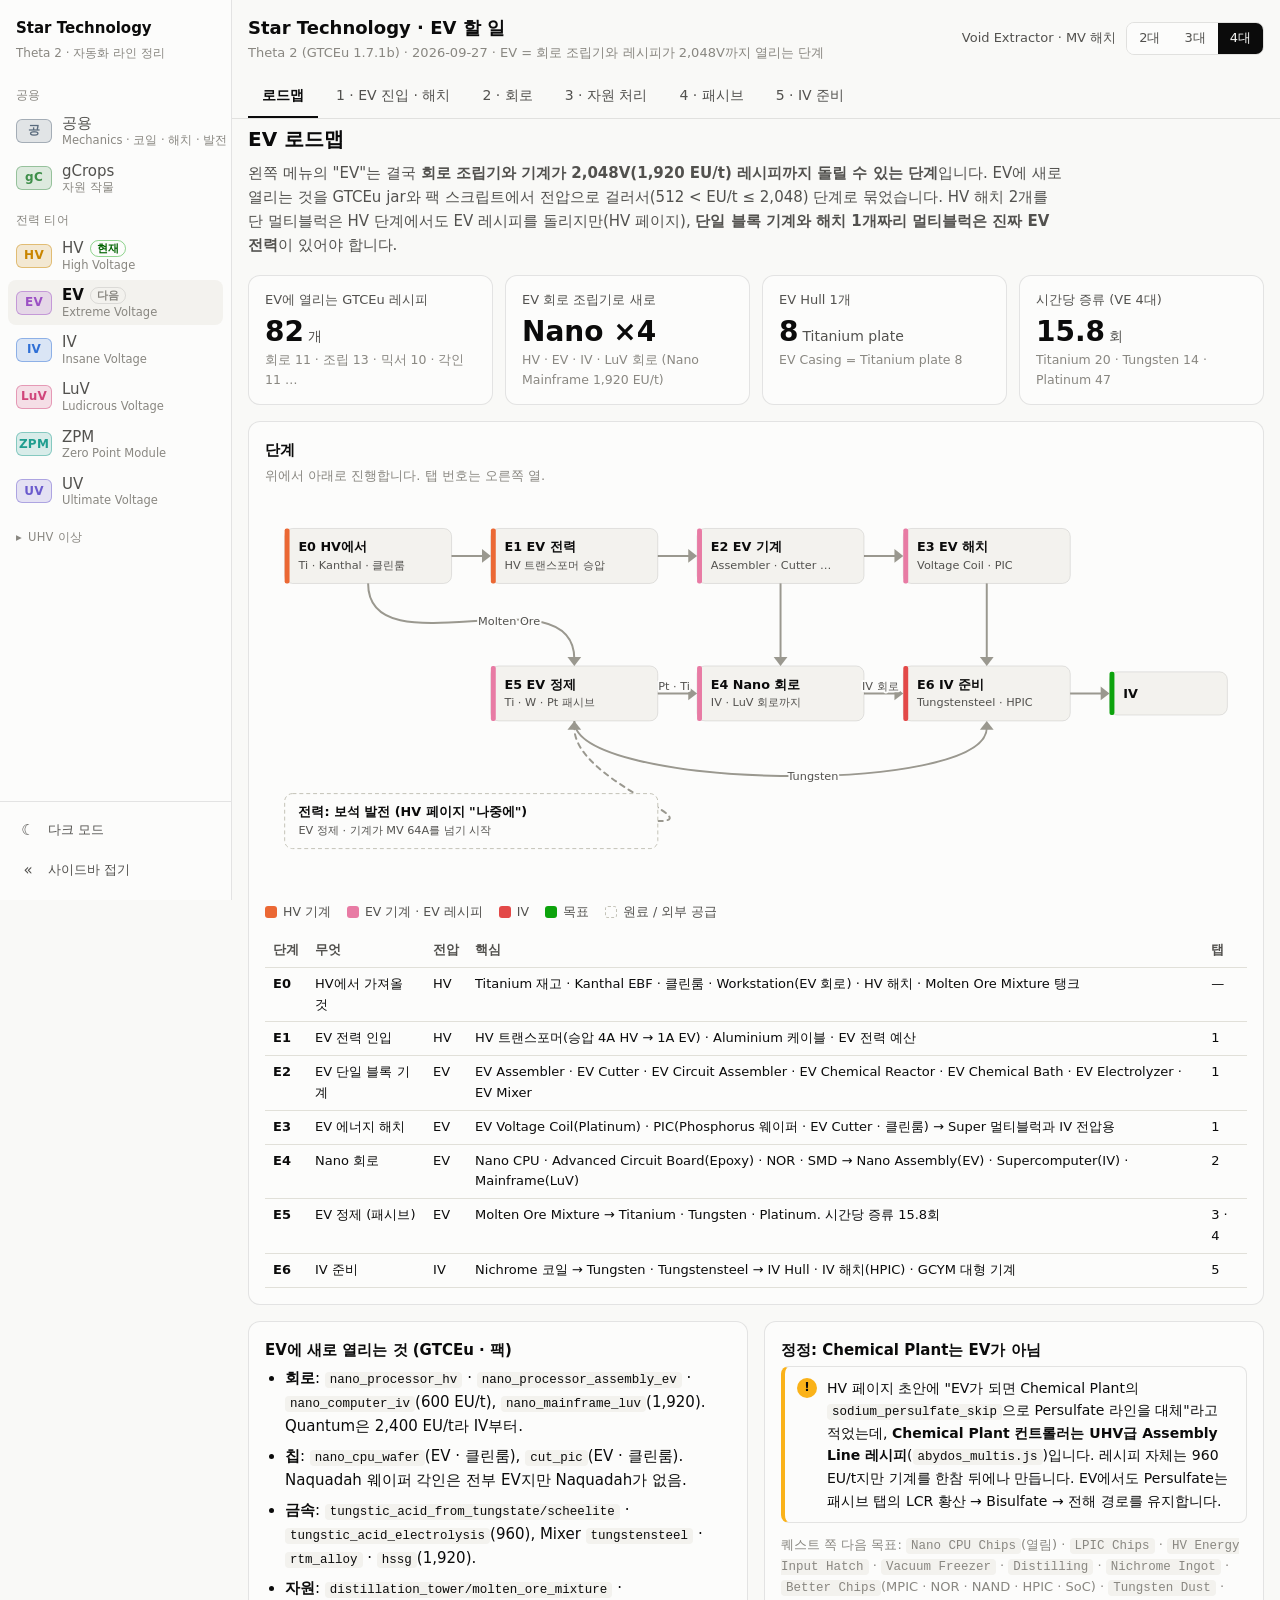
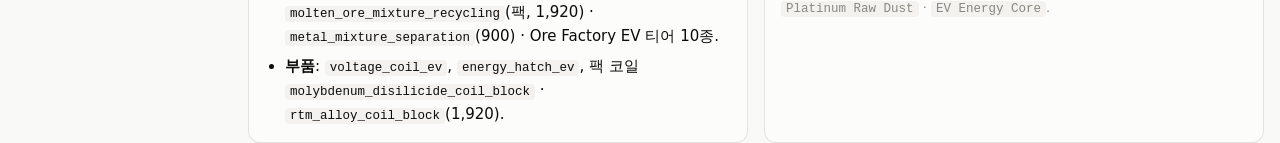
==== ev.html @ 5adc7cd0 "HV: gate flowchart tab; fix Kanthal-at-HV statements Gates judged against two-hatch voltage (two MV " ====
<!doctype html>
<html lang="ko">
<head>
<meta charset="utf-8">
<meta name="viewport" content="width=device-width, initial-scale=1">
<title>EV 할 일</title>
<link rel="stylesheet" href="assets/site.css">
<link rel="stylesheet" href="assets/page.css">
<script src="assets/shell.js"></script>
</head>
<body data-tier="EV">
<header>
  <div class="wrap">
    <div class="top">
      <div>
        <h1>Star Technology · EV 할 일</h1>
        <div class="meta">Theta 2 (GTCEu 1.7.1b) · 2026-09-27 · EV = 회로 조립기와 레시피가 2,048V까지 열리는 단계</div>
      </div>
      <div class="controls">
        <span class="ctl-label">Void Extractor · MV 해치</span>
        <div class="seg" id="ven">
          <button data-n="2">2대</button>
          <button data-n="3">3대</button>
          <button data-n="4">4대</button>
        </div>
      </div>
    </div>
    <nav class="tabs" role="tablist" id="tabs"></nav>
  </div>
</header>
<main class="wrap" id="main"></main>
<div id="tip" role="tooltip"></div>

<script src="assets/charts.js"></script>
<script src="assets/layout3d.js"></script>
<script src="assets/power.js"></script>
<script src="assets/page.js"></script>
<script>

/* ---------- state ---------- */
const S = { veN: 4, topic: 'overview', sub: {}, layGhost: true, layPipes: true, layLabels: true };

/* ---------- constants ----------
   Void Extractor (HV 페이지): MV 해치 · 사이클 320t · 사이클당 Molten Ore Mixture 175mB (D 단계).
   Distillation Tower molten_ore_mixture: 10,000mB · 1200t · 1920 EU/t →
   Bauxite 1500 · Pitchblende 1250 · Molybdenite 1000 · Ilmenite 1000 · Bastnasite 1000 · Tungstate 2000 · Cooperite 2250 (+ Metal Mixture dust 1).
   Autoclave raw_*: Molten X Ore 500 + Stone Dust → Raw X (160t · 480 EU/t). */
const CYC = 320, CPH1 = 72000 / CYC, MOM_CYCLE = 175;
const LIMIT = 0.95;
const MOLTEN = [
  { k: 'ilm', n: 'Ilmenite', mb: 1000, use: 'Rutile → Titanium', feed: true },
  { k: 'bau', n: 'Bauxite', mb: 1500, use: 'Aluminium · Rutile · Gallium', feed: true },
  { k: 'tun', n: 'Tungstate', mb: 2000, use: 'Tungsten (IV 준비)', feed: true },
  { k: 'coo', n: 'Cooperite', mb: 2250, use: 'Platinum · Palladium', feed: true },
  { k: 'pit', n: 'Pitchblende', mb: 1250, use: 'Uranium · Thorium (보관)' },
  { k: 'mol', n: 'Molybdenite', mb: 1000, use: 'Molybdenum (MoSi2 코일 · 보관)' },
  { k: 'bas', n: 'Bastnasite', mb: 1000, use: 'Neodymium (EV 모터 자석)' },
];
const momH = n => MOM_CYCLE * CPH1 * n;                   // mB / 시간
const runsH = n => momH(n) / 10000;                         // 증류 / 시간
const rawPerRun = m => m.mb / 500;
// 광석 가공 가정: Raw 1 → Crushed 1, Ore Factory(EV 티어) 본 광물 기대 1.5 dust, 4차 부산물 7.5%
const DUSTPER = 1.5, QUAT = 0.075;
const TI_RUN = (1000 / 500) * DUSTPER * 2 / 10 + (1000 / 500) * QUAT + (1500 / 500) * DUSTPER / 15 + (1500 / 500) * QUAT;   // Rutile = Titanium
const AL_RUN = (1500 / 500) * DUSTPER / 15 * 6;
const W_RUN = (2000 / 500) * DUSTPER / 7;                  // Tungstate 7 → Tungstic Acid 7 → Tungsten 1
const PGS_COO = (2250 / 500) * 4;                          // purified Cooperite 1 → PGS 4 (세척 필요)
const PT_RUN = PGS_COO / 6 * 3 / 3;                        // PGS 6 → Platinum Raw 3 → Platinum 1 (Raw 3당)
const pNeed = u => Math.max(1, Math.ceil(u / LIMIT - 1e-9));

/* ---------- topics ---------- */
TIER.EV = { c: 'var(--s5)', name: 'EV 기계 · EV 레시피' };
TIER.GOAL = { c: 'var(--good)', name: '목표' };
TIER.IV = { c: 'var(--s8)', name: 'IV' };
const TOPICS = [
  { id: 'overview', name: '로드맵' },
  { id: 'entry', name: '1 · EV 진입 · 해치' },
  { id: 'circuit', name: '2 · 회로' },
  { id: 'resource', name: '3 · 자원 처리' },
  { id: 'passive', name: '4 · 패시브', subs: [['flow', '수지 · 대수'], ['3d', '정제 청크 · 3D'], ['power', '전력 · 64A']] },
  { id: 'next', name: '5 · IV 준비' },
];

/* 멀티블럭 에너지 해치 한도 (GTCEu autoAbilities = 최소 1 · 최대 2, 팩은 P.ability(PA.euIn, {max})) */

/* ---------- 로드맵 ---------- */
function viewOverview() {
  const n = S.veN, r = runsH(n);
  const stages = [
    ['E0', 'HV에서 가져올 것', 'HV', 'Titanium 재고 · Kanthal EBF · 클린룸 · Workstation(EV 회로) · HV 해치 · Molten Ore Mixture 탱크'],
    ['E1', 'EV 전력 인입', 'HV', 'HV 트랜스포머(승압 4A HV → 1A EV) · Aluminium 케이블 · EV 전력 예산'],
    ['E2', 'EV 단일 블록 기계', 'EV', 'EV Assembler · EV Cutter · EV Circuit Assembler · EV Chemical Reactor · EV Chemical Bath · EV Electrolyzer · EV Mixer'],
    ['E3', 'EV 에너지 해치', 'EV', 'EV Voltage Coil(Platinum) · PIC(Phosphorus 웨이퍼 · EV Cutter · 클린룸) → Super 멀티블럭과 IV 전압용'],
    ['E4', 'Nano 회로', 'EV', 'Nano CPU · Advanced Circuit Board(Epoxy) · NOR · SMD → Nano Assembly(EV) · Supercomputer(IV) · Mainframe(LuV)'],
    ['E5', 'EV 정제 (패시브)', 'EV', `Molten Ore Mixture → Titanium · Tungsten · Platinum. 시간당 증류 ${fmt(r, 1)}회`],
    ['E6', 'IV 준비', 'IV', 'Nichrome 코일 → Tungsten · Tungstensteel → IV Hull · IV 해치(HPIC) · GCYM 대형 기계'],
  ];
  return `
  <h2>EV 로드맵</h2>
  <p class="lead">왼쪽 메뉴의 "EV"는 결국 <b>회로 조립기와 기계가 2,048V(1,920 EU/t) 레시피까지 돌릴 수 있는 단계</b>입니다. EV에 새로 열리는 것을 GTCEu jar와 팩 스크립트에서 전압으로 걸러서(512 &lt; EU/t ≤ 2,048) 단계로 묶었습니다.
  HV 해치 2개를 단 멀티블럭은 HV 단계에서도 EV 레시피를 돌리지만(HV 페이지), <b>단일 블록 기계와 해치 1개짜리 멀티블럭은 진짜 EV 전력</b>이 있어야 합니다.</p>
  <div class="tiles">
    ${tile('EV에 열리는 GTCEu 레시피', '82', '개', '회로 11 · 조립 13 · 믹서 10 · 각인 11 …')}
    ${tile('EV 회로 조립기로 새로', 'Nano ×4', '', 'HV · EV · IV · LuV 회로 (Nano Mainframe 1,920 EU/t)')}
    ${tile('EV Hull 1개', '8', 'Titanium plate', 'EV Casing = Titanium plate 8')}
    ${tile('시간당 증류 (VE ' + n + '대)', fmt(r, 1), '회', `Titanium ${fmt(r * TI_RUN, 0)} · Tungsten ${fmt(r * W_RUN, 0)} · Platinum ${fmt(r * PT_RUN, 0)}`)}
  </div>
  <div class="card">
    <h3>단계</h3>
    <p class="sub">위에서 아래로 진행합니다. 탭 번호는 오른쪽 열.</p>
    ${flow({
      label: 'EV 로드맵', h: 400,
      nodes: [
        { id: 'e0', x: 20, y: 30, w: 170, t: 'E0 HV에서', s: 'Ti · Kanthal · 클린룸', k: 'HV' },
        { id: 'e1', x: 230, y: 30, w: 170, t: 'E1 EV 전력', s: 'HV 트랜스포머 승압', k: 'HV' },
        { id: 'e2', x: 440, y: 30, w: 170, t: 'E2 EV 기계', s: 'Assembler · Cutter …', k: 'EV' },
        { id: 'e3', x: 650, y: 30, w: 170, t: 'E3 EV 해치', s: 'Voltage Coil · PIC', k: 'EV' },
        { id: 'e4', x: 440, y: 170, w: 170, t: 'E4 Nano 회로', s: 'IV · LuV 회로까지', k: 'EV' },
        { id: 'e5', x: 230, y: 170, w: 170, t: 'E5 EV 정제', s: 'Ti · W · Pt 패시브', k: 'EV' },
        { id: 'e6', x: 650, y: 170, w: 170, t: 'E6 IV 준비', s: 'Tungstensteel · HPIC', k: 'IV' },
        { id: 'iv', x: 860, y: 176, w: 120, h: 44, t: 'IV', k: 'GOAL' },
        { id: 'pw', x: 20, y: 300, w: 380, t: '전력: 보석 발전 (HV 페이지 "나중에")', s: 'EV 정제 · 기계가 MV 64A를 넘기 시작', k: 'src' },
      ],
      edges: [
        { a: 'e0', b: 'e1' }, { a: 'e1', b: 'e2' }, { a: 'e2', b: 'e3' }, { a: 'e2', b: 'e4', fs: 'b', ts: 't' },
        { a: 'e0', b: 'e5', fs: 'b', ts: 't', l: 'Molten Ore', lt: 0.5 }, { a: 'e5', b: 'e4', l: 'Pt · Ti' },
        { a: 'e3', b: 'e6', fs: 'b', ts: 't' }, { a: 'e4', b: 'e6', l: 'IV 회로' }, { a: 'e5', b: 'e6', fs: 'b', ts: 'b', k: 70, l: 'Tungsten', lt: 0.5 }, { a: 'e6', b: 'iv' },
        { a: 'pw', b: 'e5', dash: true, fs: 'r', ts: 'b' },
      ],
    })}
    ${tierLegend(['HV', 'EV', 'IV', 'GOAL', 'src'])}
    <div class="tscroll" style="margin-top:12px"><table>
      <thead><tr><th>단계</th><th>무엇</th><th>전압</th><th>핵심</th><th>탭</th></tr></thead>
      <tbody>${stages.map(([id, t, v, d], i) => `<tr><td><b>${id}</b></td><td>${esc(t)}</td><td>${v}</td><td>${esc(d)}</td><td>${['—', '1', '1', '1', '2', '3 · 4', '5'][i]}</td></tr>`).join('')}</tbody></table></div>
  </div>
  <div class="grid2">
    <div class="card">
      <h3>EV에 새로 열리는 것 (GTCEu · 팩)</h3>
      <ul class="pts">
        <li><b>회로</b>: <code>nano_processor_hv</code> · <code>nano_processor_assembly_ev</code> · <code>nano_computer_iv</code>(600 EU/t), <code>nano_mainframe_luv</code>(1,920). Quantum은 2,400 EU/t라 IV부터.</li>
        <li><b>칩</b>: <code>nano_cpu_wafer</code>(EV · 클린룸), <code>cut_pic</code>(EV · 클린룸). Naquadah 웨이퍼 각인은 전부 EV지만 Naquadah가 없음.</li>
        <li><b>금속</b>: <code>tungstic_acid_from_tungstate/scheelite</code> · <code>tungstic_acid_electrolysis</code>(960), Mixer <code>tungstensteel</code> · <code>rtm_alloy</code> · <code>hssg</code>(1,920).</li>
        <li><b>자원</b>: <code>distillation_tower/molten_ore_mixture</code> · <code>molten_ore_mixture_recycling</code>(팩, 1,920) · <code>metal_mixture_separation</code>(900) · Ore Factory EV 티어 10종.</li>
        <li><b>부품</b>: <code>voltage_coil_ev</code>, <code>energy_hatch_ev</code>, 팩 코일 <code>molybdenum_disilicide_coil_block</code> · <code>rtm_alloy_coil_block</code>(1,920).</li>
      </ul>
    </div>
    <div class="card">
      <h3>정정: Chemical Plant는 EV가 아님</h3>
      ${callout('warn', '!', 'HV 페이지 초안에 "EV가 되면 Chemical Plant의 <code>sodium_persulfate_skip</code>으로 Persulfate 라인을 대체"라고 적었는데, <b>Chemical Plant 컨트롤러는 UHV급 Assembly Line 레시피</b>(<code>abydos_multis.js</code>)입니다. 레시피 자체는 960 EU/t지만 기계를 한참 뒤에나 만듭니다. EV에서도 Persulfate는 패시브 탭의 LCR 황산 → Bisulfate → 전해 경로를 유지합니다.')}
      <p class="sub" style="margin:0">퀘스트 쪽 다음 목표: <code>Nano CPU Chips</code>(열림) · <code>LPIC Chips</code> · <code>HV Energy Input Hatch</code> · <code>Vacuum Freezer</code> · <code>Distilling</code> · <code>Nichrome Ingot</code> · <code>Better Chips</code>(MPIC · NOR · NAND · HPIC · SoC) · <code>Tungsten Dust</code> · <code>Platinum Raw Dust</code> · <code>EV Energy Core</code>.</p>
    </div>
  </div>`;
}

/* ---------- 1 EV 진입 · 해치 ---------- */
function viewEntry() {
  const machines = [
    ['EV Assembler', '<code>voltage_coil_ev</code>(1,920) · <code>energy_hatch_ev</code>(1,920) · RTM · MoSi2 코일', '—'],
    ['EV Cutter', '<code>cut_pic</code>(1,920) → PIC', '클린룸'],
    ['EV Circuit Assembler', 'Nano 회로 4종 (600 · 1,920)', '클린룸'],
    ['EV Chemical Reactor', '<code>nano_cpu_wafer</code>(1,920)', '클린룸'],
    ['EV Chemical Bath', '<code>tungstic_acid_from_tungstate</code>(960)', '—'],
    ['EV Electrolyzer', '<code>tungstic_acid_electrolysis</code>(960)', '—'],
    ['EV Mixer', 'Tungstensteel · RTM · <code>molten_ore_mixture_recycling</code>(팩)', '—'],
  ];
  return `
  <h2>1 · EV 진입 · 해치</h2>
  <p class="lead">EV 레시피를 돌리는 방법은 두 가지입니다. <b>해치 2개를 받는 멀티블럭</b>은 한 단계 아래 해치 2개로(HV 2개 = EV), <b>단일 블록 기계와 해치 1개짜리 멀티블럭</b>은 진짜 EV 전력과 EV 해치로. EV 에너지 해치의 부품(EV Voltage Coil · PIC)이 EV 단일 블록 기계에서 나오므로 순서는 <b>트랜스포머 → EV 단일 블록 → EV 해치</b>입니다.</p>
  <div class="grid2">
    <div class="card">
      <h3>E1 · EV 전력 인입</h3>
      <ul class="pts">
        <li><b>HV 트랜스포머</b>(<code>hv_transformer_1a</code>)를 승압 모드로: HV 4A → EV 1A. Assembler 레시피: HV Hull + 한 단계 위 케이블 1(Aluminium) + HV 케이블 4(Gold) ${EMI} 개수.</li>
        <li>EV 간선은 <b>Aluminium 케이블</b>. 단일 블록 EV 기계 한 대는 돌 때 EV 1A = MV 16A.</li>
        <li>MV 64A 컨버터 설비로는 EV 기계 2~3대가 한계라, EV 정제까지 가면 <b>보석 발전</b>이 필요해집니다(HV 페이지 전력 탭).</li>
      </ul>
    </div>
    <div class="card">
      <h3>E2 · 만들 EV 단일 블록 기계</h3>
      <div class="tscroll"><table>
        <thead><tr><th>기계</th><th>EV에서 여는 레시피</th><th>설치</th></tr></thead>
        <tbody>${machines.map(([a, b, c]) => `<tr><td><b>${a}</b></td><td>${b}</td><td>${c}</td></tr>`).join('')}</tbody></table></div>
      <p class="sub" style="margin:10px 0 0">모두 EV Hull(Titanium plate 8 + Aluminium 케이블 2 + PE 288) + EV 부품(모터: Kanthal 2x wire 4 · Titanium rod 2 · Neodymium magnet · Aluminium 2x cable 2) + EV 회로(Workstation).</p>
    </div>
  </div>
  <div class="card">
    <h3>E3 · EV 에너지 해치</h3>
    <p class="sub"><code>energy_hatch_ev</code> — EV Assembler · 1,920 EU/t · 200t: EV Hull + Aluminium 케이블 2 + <b>PIC 2</b> + <b>EV Voltage Coil</b> + Sodium Potassium 2000.</p>
    ${flow({
      label: 'EV 해치 부품', h: 300,
      nodes: [
        { id: 'si', x: 20, y: 30, w: 150, t: 'Silicon 64 + Phosphorus 8', s: 'GaAs 2 · N2 8000', k: 'src' },
        { id: 'pb', x: 210, y: 30, w: 150, t: 'Phosphorus Boule', s: 'EBF 2484K · 12000t', k: 'HV', tip: 'blast:phosphorus_boule — Kanthal 코일 필요 (Cupronickel 1900K로는 부족)' },
        { id: 'pw', x: 400, y: 30, w: 150, t: 'Phosphorus 웨이퍼 32', s: 'HV Cutter · 클린룸', k: 'HV' },
        { id: 'pe', x: 590, y: 30, w: 150, t: 'PIC 웨이퍼', s: 'Brown 렌즈 · HV · 클린룸', k: 'HV', tip: 'engrave_pic_phosphorus: 900t · 480 EU/t' },
        { id: 'pic', x: 780, y: 30, w: 190, t: 'PIC ×4', s: 'EV Cutter · 클린룸 · 900t', k: 'EV', tip: 'cut_pic: 1920 EU/t' },
        { id: 'nd', x: 20, y: 170, w: 150, t: 'Neodymium magnetic rod', s: 'Bastnasite · Monazite', k: 'src' },
        { id: 'pt', x: 210, y: 170, w: 150, t: 'Platinum fine wire 16', s: 'PGS 라인 (3 탭)', k: 'src' },
        { id: 'vc', x: 400, y: 170, w: 150, t: 'EV Voltage Coil', s: 'EV Assembler · 200t', k: 'EV', tip: 'voltage_coil_ev: 1920 EU/t' },
        { id: 'hat', x: 780, y: 170, w: 190, t: 'EV Energy Hatch', s: '+ EV Hull · Al 케이블 2 · NaK 2000', k: 'GOAL' },
      ],
      edges: [
        { a: 'si', b: 'pb' }, { a: 'pb', b: 'pw' }, { a: 'pw', b: 'pe' }, { a: 'pe', b: 'pic' },
        { a: 'nd', b: 'vc', fs: 'r', ts: 'l', fo: -8, to: -8 }, { a: 'pt', b: 'vc' }, { a: 'vc', b: 'hat', l: '1개' }, { a: 'pic', b: 'hat', fs: 'b', ts: 't', l: '2개' },
      ],
    })}
    ${tierLegend(['HV', 'EV', 'GOAL', 'src'])}
    <p class="sub" style="margin:10px 0 0">PIC 웨이퍼 1장 = PIC 4 = 해치 2개. Phosphorus Boule 1개 = 웨이퍼 32장이라 부족할 일은 없습니다. Phosphorus는 Apatite(Rock Filter MV 지오드 · Pyrochlore 부산물)에서 ${EMI}.</p>
  </div>
  <div class="card">
    <h3>멀티블럭 에너지 해치 한도</h3>
    <p class="sub" style="margin:0">해치 2개 = 한 티어 위라서 <b>EBF · LCR · Distillation Tower · Vacuum Freezer · GCYM 대형 기계(Large Assembler · Circuit Assembler 제외) · 팩 Ore Factory · Void Extractor</b>는 HV 해치 2개로 EV 레시피를 돌리고, EV 해치 2개면 IV 레시피까지 돕니다. <b>Super 계열 · Distillery Column · Rock Filtrator</b> 등은 해치 1개라 진짜 EV 해치가 필요합니다. 전체 목록은 <a href="common.html#hatch">공용 › 에너지 해치 · 멀티블럭</a>.</p>
  </div>
  <div class="card">
    <h3>EV 해치를 어디에 몇 개</h3>
    <div class="tscroll"><table>
      <thead><tr><th>용도</th><th class="n">EV 해치</th><th>대안</th></tr></thead>
      <tbody>
        <tr><td>Distillation Tower · Ore Factory(EV 티어) · EBF</td><td class="n">0</td><td>HV 해치 2개로 이미 EV</td></tr>
        <tr><td>Super EOF · Super EBF · Super Vacuum Freezer</td><td class="n">1씩</td><td>일반 버전 + HV 2개</td></tr>
        <tr><td>IV 레시피용 (EBF · Large Cutter 등)</td><td class="n">2씩</td><td>IV 트랜스포머 + IV 단일 블록</td></tr>
      </tbody></table></div>
  </div>`;
}

/* ---------- 2 회로 ---------- */
const NANO = [
  { n: 'Nanoprocessor', t: 'HV', id: 'nano_processor_hv', eut: 600, dur: 200, out: 1, in: 'Advanced Circuit Board · Nano CPU · SMD Resistor 8 · SMD Capacitor 8 · SMD Transistor 8 · Electrum fine wire 8' },
  { n: 'Nanoprocessor Assembly', t: 'EV', id: 'nano_processor_assembly_ev', eut: 600, dur: 400, out: 2, in: 'Advanced Circuit Board · Nanoprocessor 2 · SMD Inductor 4 · SMD Capacitor 8 · RAM 8 · Electrum fine 16' },
  { n: 'Nano Supercomputer', t: 'IV', id: 'nano_computer_iv', eut: 600, dur: 400, out: 1, in: 'Advanced Circuit Board · Nano Assembly 2 · SMD Diode 8 · NOR 4 · RAM 16 · Electrum fine 16' },
  { n: 'Nano Mainframe', t: 'LuV', id: 'nano_mainframe_luv', eut: 1920, dur: 800, out: 1, in: 'Aluminium Frame 2 · Nano Supercomputer 2 · SMD Inductor 16 · SMD Capacitor 32 · RAM 16 · Annealed Copper 1x wire 32' },
];
const NBOM = [
  ['Advanced Circuit Board', 4, 8, 'Epoxy Board(Epoxy plate · Gold foil 8 · 황산 500) → + Electrum foil 8 · Persulfate 1000 (LV CR)'],
  ['Nano CPU', 2, 4, 'CPU 웨이퍼 + Carbon Fibers 16 + Glowstone 576 → EV CR · 클린룸 → HV Cutter · 클린룸 → 8개'],
  ['SMD Resistor · Transistor', '16 · 16', '32 · 32', 'HV Assembler (Electrum · Carbon / Gallium foil · Annealed Copper)'],
  ['SMD Capacitor', 24, 80, 'HV Assembler (PVC foil 2 · Aluminium foil → 12)'],
  ['SMD Inductor · Diode', '4 · 8', '24 · 16', 'HV Assembler (NZF ring · Cupronickel / GaAs · Platinum fine 8)'],
  ['NOR Memory', 4, 8, 'Phosphorus 웨이퍼 · Pink 렌즈 (HV · 클린룸) → Cutter → 16'],
  ['RAM', 24, 64, '실리콘 웨이퍼 · Green 렌즈 → 32'],
  ['Electrum fine wire', 48, 96, '—'],
  ['Aluminium Frame · Annealed Copper wire', '—', '2 · 32', 'Mainframe 전용'],
];
function viewCircuit() {
  return `
  <h2>2 · 회로</h2>
  <p class="lead"><b>EV Circuit Assembler</b>(클린룸 안)가 Nano 계열 네 가지를 엽니다. 가장 큰 변화는 <b>IV · LuV 회로</b>입니다 — IV는 HV의 Micro Mainframe(480 EU/t · 800t)보다 부품이 가볍고, LuV 회로(Nano Mainframe, 1,920 EU/t)가 EV에서 처음 나옵니다.</p>
  <div class="card">
    <h3>EV 회로 조립기로 새로 되는 회로</h3>
    ${hbar(NANO.map(c => ({ label: `${c.n} (${c.t})`, sub: c.id, value: c.eut, color: c.eut > 512 ? 'var(--s5)' : 'var(--s2)', text: `${fmt(c.eut, 0)} EU/t · ${c.dur}t · ${c.out}개` })), { max: 2400, ref: { v: 2048, l: 'EV 기계 한계 2,048V' }, cols: ['회로', 'EU/t'] })}
    <div class="tscroll" style="margin-top:12px"><table><thead><tr><th>회로</th><th>재료</th></tr></thead>
      <tbody>${NANO.map(c => `<tr><td><b>${c.n}</b> <code>${c.id}</code></td><td>${esc(c.in)}</td></tr>`).join('')}</tbody></table></div>
    <p class="sub" style="margin:10px 0 0">Quantum Processor(EV) · Assembly(IV)는 2,400 EU/t라 IV부터. ASMD 버전은 부품이 3,840 EU/t라 역시 IV부터. 모두 클린룸.</p>
  </div>
  <div class="grid2">
    <div class="card">
      <h3>재료표</h3>
      <p class="sub">IV 1 = Nano Supercomputer 1개, LuV 1 = Nano Mainframe 1개(Supercomputer 2개 포함). 납땜 별도.</p>
      <div class="tscroll"><table><thead><tr><th>부품</th><th class="n">IV 1</th><th class="n">LuV 1</th><th>만드는 곳</th></tr></thead>
        <tbody>${NBOM.map(r => `<tr><td>${esc(r[0])}</td><td class="n">${r[1]}</td><td class="n">${r[2]}</td><td>${esc(r[3])}</td></tr>`).join('')}</tbody></table></div>
    </div>
    <div class="card">
      <h3>새로 필요한 부품 체인</h3>
      <ul class="pts">
        <li><b>Nano CPU</b> <code>nano_cpu_wafer</code>(EV CR · 클린룸 · 1200t): CPU 웨이퍼 + <b>Carbon Fibers 16</b> + <b>Glowstone 576</b>. 웨이퍼 1장 = Nano CPU 8. 퀘스트 <code>Nano CPU Chips</code>가 지금 열려 있음.</li>
        <li><b>Carbon Fibers</b>: <code>carbon_fibers_ptfe</code>(MV · Carbon 4 + PTFE 18 → 2)가 PTFE 라인과 맞물립니다. Epoxy면 4개(HV).</li>
        <li><b>Glowstone</b>: 팩 Dust 체질 40%(<code>sieving.js</code>) — 기지 Mechanical Sieve가 이미 dust를 체질 중. 576mB = Glowstone dust 4.</li>
        <li><b>Advanced Circuit Board</b>: Epoxy가 필요 → HV 페이지 기타 탭의 Epoxy 체인(LCR <code>epoxy_shortcut</code>). Nano 회로 1개당 보드 1장.</li>
        <li><b>NOR Memory</b>: Phosphorus 웨이퍼(E3의 PIC와 같은 Boule). 퀘스트 <code>NOR Memory Chips</code>.</li>
        <li><b>SMD</b>: 전부 HV Assembler(480). Diode는 Platinum fine wire 8 → 3 탭 Platinum.</li>
      </ul>
    </div>
  </div>`;
}

/* ---------- 3 자원 처리 ---------- */
const EV_ORES = [
  ['Ilmenite', 'Iron', 'Iron', 'Rutile', 'Titanium'], ['Bauxite', 'Gallium', 'Grossular', 'Rutile', 'Aluminium · Titanium'], ['Tungstate', 'Silver', 'Manganese', 'Lithium', 'Tungsten'],
  ['Cooperite', 'Palladium', 'Nickel', 'Nickel', 'Platinum (세척 → PGS가 나음)'], ['Bastnasite', 'Neodymium', 'Neodymium', 'Rare Earth', 'Neodymium 자석'], ['Pitchblende', 'Thorium', 'Thorium', 'Uraninite', 'Uranium'],
  ['Molybdenite', 'Molybdenum', 'Sulfur', 'Molybdenum', 'Molybdenum'], ['Scheelite', 'Manganese', 'Manganese', 'Molybdenum', 'Tungsten'], ['Cobaltite', 'Cobalt', 'Sulfur', 'Cobalt', 'Cobalt'], ['Chromite', 'Iron', 'Magnesium', 'Iron', 'Chromium (Nichrome)'],
];
function viewResource() {
  const n = S.veN, r = runsH(n), h = 1;
  return `
  <h2>3 · 자원 처리</h2>
  <p class="lead">EV의 자원은 Void 체인이 HV 동안 모아 둔 <b>Molten Ore Mixture</b>에서 나옵니다. 증류탑으로 7종의 molten 광석이 나오고, Autoclave로 Raw 광석을 만든 뒤 <b>Ore Factory EV 티어</b>(Persulfate 100 · 1,920 EU/t)로 가공합니다. 증류와 EV 티어 Ore Factory는 HV 해치 2개로 이미 돌아가니, EV에서 새로 여는 건 <b>Tungsten 체인</b>과 <b>재활용 Mixer</b>입니다.</p>
  <div class="tiles">
    ${tile('Molten Ore Mixture', fmt(momH(n) / 1000, 0), 'B / 시간', `VE ${n}대 · 증류 ${fmt(r, 1)}회`)}
    ${tile('Titanium', fmt(r * TI_RUN, 0), '/ 시간', 'Rutile 경로 (HV 페이지 5 탭)')}
    ${tile('Tungsten', fmt(r * W_RUN, 0), '/ 시간', 'Tungstate만. Scheelite 없음')}
    ${tile('Platinum', fmt(r * PT_RUN, 0), '/ 시간', 'Cooperite 세척 → PGS')}
  </div>
  <div class="card">
    <h3>증류 1회(10,000mB)에서 나오는 것</h3>
    ${hbar(MOLTEN.map(m => ({ label: m.n, sub: m.use, value: m.mb, color: m.feed ? 'var(--s5)' : 'var(--axis)', text: `${fmt(m.mb, 0)}mB → Raw ${fmt(rawPerRun(m), 1)}` })), { cols: ['Molten 광석', 'mB → Raw'], legend: [{ n: '바로 가공 (Ti · W · Pt · Al)', c: 'var(--s5)' }, { n: '탱크에 보관', c: 'var(--axis)' }] })}
    <p class="sub" style="margin:10px 0 0">+ <code>Metal Mixture</code> dust 1 — <code>metal_mixture_separation</code>(Centrifuge 900 EU/t, EV 단일 블록): Hematite · Bauxite 25% · Pyrolusite · Barite · Chromite · Ilmenite 5.5%.</p>
  </div>
  <div class="grid2">
    <div class="card">
      <h3>Tungsten (EV에서 새로)</h3>
      <ol class="steps">
        <li>Molten Tungstate 500 + Stone Dust → Raw Tungstate (Autoclave HV).</li>
        <li>Raw → Crushed → Ore Factory EV 티어 → Tungstate dust (+ Silver · Manganese · Lithium).</li>
        <li><code>tungstic_acid_from_tungstate</code>: Tungstate 7 + HCl 2000 → Tungstic Acid 7 + Lithium Chloride 4 (Chemical Bath <b>EV · 960</b> · 210t).</li>
        <li><code>tungstic_acid_electrolysis</code>: Tungstic Acid 7 → <b>Tungsten dust 1</b> + H 2000 + O 4000 (Electrolyzer <b>EV · 960</b> · 210t).</li>
        <li>Tungsten dust → ingot: blast 3600K → <b>Nichrome 코일</b> + Vacuum Freezer.</li>
      </ol>
      <p class="sub" style="margin:10px 0 0">HCl은 패시브 화학 청크(HV 페이지)의 HCl 탱크에서. 증류 1회당 Tungsten ${fmt(W_RUN, 2)}.</p>
    </div>
    <div class="card">
      <h3>Platinum (HV부터 가능, EV에서 본격)</h3>
      <ol class="steps">
        <li>Crushed <b>Chalcopyrite · Bornite</b>(Void 체인 F) 또는 <b>Cooperite</b>(증류) → Ore Washer로 Purified ${EMI} 팩 세척기.</li>
        <li><code>pgs_from_*</code>: Purified + Nitric Acid 100 → PGS 2 (Cooperite는 4) (CR LV).</li>
        <li><code>pgs_separation</code>: PGS 6 + Aqua Regia 1200 → Platinum Raw 3 · Palladium Raw 3 · Inert 2 · Rarest 1 (Centrifuge HV 480).</li>
        <li><code>raw_platinum_separation</code>: Platinum Raw 3 → <b>Platinum 1</b> + Cl 800 (Electrolyzer MV).</li>
      </ol>
      <p class="sub" style="margin:10px 0 0">Void 체인 F의 Chalcopyrite · Bornite는 VE ${n}대면 시간당 각 ${fmt(0.42 * CPH1 * n, 0)}개라 Cooperite(시간당 ${fmt(r * 4.5, 0)}개)보다 훨씬 많습니다. Platinum 수요(Voltage Coil 16 fine wire · SMD Diode)만큼만 Ore Factory B에서 돌려 쓰세요. Nitric Acid · Aqua Regia(= Nitric 1000 + HCl 2000)가 새로 필요합니다.</p>
    </div>
  </div>
  <div class="grid2">
    <div class="card">
      <h3>Ore Factory EV 티어 10종</h3>
      <p class="sub"><code>ore_factory_processing.js</code> ev 표 (Theta 2). Persulfate 100 · 1,920 EU/t · 320t.</p>
      <div class="tscroll"><table><thead><tr><th>Crushed</th><th>2차</th><th>3차</th><th>4차</th><th>쓸모</th></tr></thead>
        <tbody>${EV_ORES.map(r => `<tr>${r.map((c, i) => `<td>${i ? esc(c) : `<b>${esc(c)}</b>`}</td>`).join('')}</tr>`).join('')}</tbody></table></div>
    </div>
    <div class="card">
      <h3>재활용 Mixer (팩, EV)</h3>
      <p class="sub"><code>molten_ore_mixture_recycling</code>: Lava 32000 + Stone Dust 32 + <b>Crushed Ore 16(아무거나)</b> → Molten Ore Mixture 6000 (800t · 1,920 EU/t).</p>
      <ul class="pts">
        <li>남는 Crushed Ore(예: 쓸 곳 없는 MV 티어)를 Molten Ore Mixture로 바꿔 Ti · W · Pt로 돌립니다. 퀘스트 <code>Easier Molten Ore Mixture</code>.</li>
        <li>Lava는 기지의 Large Stone Barrel(<code>lava from cobblestones</code> 7대)에서.</li>
        <li>Crushed 16 → 증류 0.6회 → Titanium ${fmt(0.6 * TI_RUN, 2)} · Tungsten ${fmt(0.6 * W_RUN, 2)}. Ore Factory로 바로 가공하는 것과 비교해 쓸 곳 없는 광석만 넣으세요.</li>
        <li>IV Mixer면 <code>molten_ore_mixture_looping</code>(Metal Mixture 2 → 20000)로 증류 부산물을 되돌립니다.</li>
      </ul>
    </div>
  </div>`;
}

/* ---------- 4 패시브 ---------- */
// EV 정제 청크 기계 (u = 필요한 대수)
const EGROUPS = [
  { id: 'DT', m: 'Distillation Tower', t: 'EV', eut: 1920, u: n => runsH(n) * 1200 / 72000, r: 'molten_ore_mixture · HV 해치 2개 또는 EV 해치' },
  { id: 'AC', m: 'Autoclave', t: 'HV', eut: 480, u: n => runsH(n) * MOLTEN.filter(m => m.feed).reduce((a, m) => a + rawPerRun(m), 0) * 160 / 72000, r: 'raw_* (Ilmenite · Bauxite · Tungstate · Cooperite 전용 4대)', min: 4 },
  { id: 'MC', m: 'Macerator', t: 'HV', eut: 30, u: n => runsH(n) * 13.5 * 150 / 72000, r: 'Raw → Crushed ' },
  { id: 'OF', m: 'Electric Ore Factory', t: 'EV', eut: 1920, u: n => runsH(n) * 9 * 320 / 72000, r: 'EV 티어 · Persulfate · HV 해치 2개' },
  { id: 'OW', m: 'Ore Washer', t: 'MV', eut: 16, u: n => runsH(n) * 4.5 * 400 / 72000, r: 'Cooperite 세척 (EMI 확인)' },
  { id: 'R1', m: 'Electric Blast Furnace', t: 'HV', eut: 480, u: n => runsH(n) * (2 * DUSTPER / 10) * 1600 / 72000, r: 'rutile_from_ilmenite_fix · 1700K' },
  { id: 'EL', m: 'Electrolyzer', t: 'MV', eut: 2, u: n => runsH(n) * (3 * DUSTPER / 15) * 270 / 72000, r: 'bauxite_electrolysis' },
  { id: 'TC', m: 'Chemical Reactor', t: 'HV', eut: 480, u: n => runsH(n) * TI_RUN * 400 / 72000, r: 'titanium_tetrachloride' },
  { id: 'R2', m: 'Electric Blast Furnace', t: 'HV', eut: 480, u: n => runsH(n) * TI_RUN * 800 / 72000, r: 'titanium_from_tetrachloride · 2141K · Kanthal' },
  { id: 'VF', m: 'Vacuum Freezer', t: 'HV', eut: 480, u: () => 0.3, r: 'Hot Titanium · Tungsten (EMI 확인 시간)' },
  { id: 'WB', m: 'Chemical Bath', t: 'EV', eut: 960, u: n => runsH(n) * W_RUN * 210 / 72000, r: 'tungstic_acid_from_tungstate' },
  { id: 'WE', m: 'Electrolyzer', t: 'EV', eut: 960, u: n => runsH(n) * W_RUN * 210 / 72000, r: 'tungstic_acid_electrolysis' },
  { id: 'PG', m: 'Chemical Reactor', t: 'MV', eut: 30, u: n => runsH(n) * 4.5 * 50 / 72000, r: 'pgs_from_cooperite' },
  { id: 'PS', m: 'Centrifuge', t: 'HV', eut: 480, u: n => runsH(n) * PGS_COO / 6 * 500 / 72000, r: 'pgs_separation' },
  { id: 'PE', m: 'Electrolyzer', t: 'MV', eut: 120, u: n => runsH(n) * PT_RUN * 100 / 72000, r: 'raw_platinum_separation' },
];
const eNeed = (g, n) => Math.max(g.min || 1, pNeed(g.u(n)));
function evPower(n) { let avg = 0, peak = 0; EGROUPS.forEach(g => { avg += g.u(n) * g.eut; peak += eNeed(g, n) * g.eut; }); return { avg, peak }; }

function viewPassiveFlow() {
  const n = S.veN, r = runsH(n), P = evPower(n);
  return `
  <h2>4 · 패시브</h2>${subnav()}
  <p class="lead">EV의 패시브는 <b>Molten Ore Mixture 정제</b>입니다 — 증류 → Autoclave → Ore Factory(EV 티어) → Titanium · Tungsten · Platinum. HV 페이지의 패시브 화학 청크(황산 · PE · PTFE)는 그대로 돌고, 여기서 HCl · Persulfate를 받아 씁니다.</p>
  <div class="tiles">
    ${tile('증류', fmt(r, 1), '회 / 시간', `Molten Ore ${fmt(momH(n) / 1000, 0)}B · 가동률 ${fmt(r * 1200 / 72000 * 100, 0)}%`)}
    ${tile('Titanium', fmt(r * TI_RUN, 0), 'ingot / 시간', `EV Hull ${fmt(r * TI_RUN / 8, 1)}개분`)}
    ${tile('Tungsten', fmt(r * W_RUN, 0), '/ 시간', 'IV Hull 1개 = Tungstensteel 8')}
    ${tile('청크 전력', fmt(P.avg / 128, 0), 'A 평균 (MV 환산)', `피크 ${fmt(P.peak / 128, 0)}A — 보석 발전이 필요한 규모`)}
  </div>
  <div class="card">
    <h3>물질 흐름 (증류 1회)</h3>
    ${flow({
      label: 'EV 정제', h: 470,
      nodes: [
        { id: 'mo', x: 20, y: 30, w: 150, t: 'Molten Ore Mixture', s: '10,000mB', k: 'tank' },
        { id: 'dt', x: 210, y: 30, w: 150, t: 'Distillation Tower', s: 'EV · 1200t', k: 'EV' },
        { id: 'tk', x: 400, y: 30, w: 150, t: 'Molten 탱크 ×7', s: 'Pitch · Moly · Bast 보관', k: 'tank' },
        { id: 'ac', x: 590, y: 30, w: 150, t: 'Autoclave ×4', s: 'Raw 13.5개', k: 'HV' },
        { id: 'of', x: 780, y: 30, w: 190, t: 'Ore Factory EV 티어', s: 'HV 해치 2개 · Persulfate', k: 'EV' },
        { id: 'ti', x: 780, y: 160, w: 190, t: 'Titanium', s: `${fmt(TI_RUN, 2)} / 회 · Rutile → TiCl4 → EBF`, k: 'GOAL' },
        { id: 'wb', x: 590, y: 280, w: 150, t: 'Chemical Bath · 전해', s: 'EV 960 · HCl 2000', k: 'EV' },
        { id: 'w', x: 780, y: 280, w: 190, t: 'Tungsten', s: `${fmt(W_RUN, 2)} / 회 → Nichrome EBF`, k: 'GOAL' },
        { id: 'ow', x: 400, y: 280, w: 150, t: '세척 → PGS', s: 'Nitric 100 · Aqua Regia', k: 'MV' },
        { id: 'pt', x: 400, y: 390, w: 150, t: 'Platinum', s: `${fmt(PT_RUN, 2)} / 회 (+ Pd)`, k: 'GOAL' },
        { id: 'hcl', x: 20, y: 280, w: 150, t: 'HCl · Persulfate', s: 'HV 패시브 화학 청크', k: 'src' },
      ],
      edges: [
        { a: 'mo', b: 'dt', amt: 1000 }, { a: 'dt', b: 'tk', amt: 1000 }, { a: 'tk', b: 'ac' }, { a: 'ac', b: 'of', l: 'Crushed' },
        { a: 'of', b: 'ti', l: 'Ilmenite · Bauxite', fs: 'b', ts: 't' }, { a: 'of', b: 'wb', fs: 'b', ts: 't', fo: -60, l: 'Tungstate dust', lt: 0.4, anchor: 'end', lx: -8 },
        { a: 'wb', b: 'w' }, { a: 'ac', b: 'ow', fs: 'b', ts: 't', l: 'Cooperite', lt: 0.35 }, { a: 'ow', b: 'pt' },
        { a: 'hcl', b: 'ow', dash: true }, { a: 'hcl', b: 'wb', fs: 'b', ts: 'b', dash: true, k: 60 },
      ],
    })}
    ${tierLegend(['MV', 'HV', 'EV', 'tank', 'GOAL', 'src'])}
  </div>
  <div class="card">
    <h3>기계 대수 (VE ${n}대)</h3>
    <div class="tscroll"><table><thead><tr><th>ID</th><th>기계</th><th>레시피</th><th class="n">가동률</th><th class="n">대수</th></tr></thead>
      <tbody>${EGROUPS.map(g => `<tr><td><span class="chip"><i style="background:${TIER[g.t].c}"></i></span> ${g.id}</td><td>${g.t} ${esc(g.m)}</td><td>${esc(g.r)}</td><td class="n">${fmt(g.u(n) * 100, 0)}%</td><td class="n"><b>${eNeed(g, n)}</b></td></tr>`).join('')}
        <tr><td colspan="3">평균 · 피크 전력</td><td class="n">${fmt(P.avg, 0)} EU/t</td><td class="n">피크 ${fmt(P.peak, 0)}</td></tr></tbody></table></div>
    <p class="sub" style="margin:10px 0 0">Autoclave는 molten 종류마다 한 대씩(유체가 섞이면 막힘). Vacuum Freezer는 Titanium과 Tungsten이 같이 씁니다. Hot ingot 냉각 시간은 ${EMI}.</p>
  </div>`;
}

const PWM = () => { const n = S.veN, L = { DT: ['Distillation'], AC: ['AC-Ilm', 'AC-Bau', 'AC-Tun', 'AC-Coo'], MC: ['Mac'], OF: ['Ore Factory EV'], OW: ['Wash'], R1: ['EBF Rutile'], EL: ['Baux'], TC: ['TiCl4'], R2: ['EBF Ti'], VF: ['Vac Freezer'], WB: ['W-Bath'], WE: ['W-Elec'], PG: ['PGS'], PS: ['PGS-C'], PE: ['Pt'] };
  return EGROUPS.map(g => ({ id: g.id, name: `${g.m} (${g.id})`, eut: g.eut, u: g.u(n), n: eNeed(g, n), hatch2: ['DT', 'OF', 'R1', 'R2', 'VF'].includes(g.id), labels: L[g.id] })); };
function viewPower() {
  return `
  <h2>${TOPICS.find(t => t.id === 'passive').name}</h2>${subnav()}
  <p class="lead">패시브 청크 하나에 <b>EV 64A</b>를 배정했습니다(HV 페이지 처리 청크의 MV 64A와 같은 방식). 기계마다 레시피가 가장 효율적인 전압을 고르고, 계통별로 전선을 나눕니다. 3D 배치 탭에 계통 색으로 전선이 그려져 있습니다.</p>
  ${pwCard(PWM(), 4, `<li>EV 정제 청크는 HV 해치 2개 멀티블럭(증류탑 · Ore Factory · EBF)이 대부분이라 EV 계통은 해치 쪽 간선 하나, 나머지는 HV · MV 가지입니다.</li>`)}`;
}
const PIPE = { beam: { c: '--s8', n: '주요 흐름 (LaserIO)', w: 0.05 } };
Object.assign(PIPE, PW_PIPES);
function buildEvChunk() {
  const boxes = [], pipes = [];
  const box = o => (boxes.push(o), o);
  const unit = (x, y, z, o) => box({ x, y, z, w: 1, h: 1, d: 1, ...o });
  const node = (x, y, z, what) => box({ x: x + 0.15, y: y + 0.15, z: z + 0.15, w: 0.7, h: 0.7, d: 0.7, col: '--s8', node: true, tip: `LaserIO Node · ${what}|` });
  const multi = (x, z, w, d, h, col, label, tip) => box({ x, y: 0, z, w, h, d, col, label, tip });
  const n = S.veN;
  box({ x: 0, y: -0.02, z: 0, w: 16, h: 0.02, d: 16, ghost: true, outline: true, tip: '청크 경계 16 × 16' });
  multi(1, 1, 3, 3, 8, '--s5', 'Distillation', 'Distillation Tower · 3×3 · 8층|HV 해치 2개(EV) · 출력 7종 = 층마다 출력 해치');
  MOLTEN.forEach((m, i) => { unit(5 + i, 0, 1, { col: m.feed ? '--s5' : '--muted', label: m.n.slice(0, 4), tip: `Super Tank · Molten ${m.n}|${m.use}` }); node(5 + i, 1, 1, m.n); });
  MOLTEN.filter(m => m.feed).forEach((m, i) => unit(5 + i, 0, 3, { col: '--s2', label: 'AC-' + m.n.slice(0, 3), tip: `HV Autoclave · ${m.n}|Molten ${m.n} 500 + Stone Dust → Raw` }));
  unit(9, 0, 3, { col: '--s2', label: 'Mac', tip: 'HV Macerator|Raw → Crushed' });
  unit(10, 0, 3, { col: '--s1', label: 'Wash', tip: 'Ore Washer|Cooperite 세척 (EMI 확인)' });
  multi(11, 3, 5, 5, 7, '--s4', 'Ore Factory EV', 'Electric Ore Factory · 5×5 · 높이 7|EV 티어 레시피 · HV 해치 2개 · Persulfate 100');
  multi(1, 6, 3, 3, 4, '--s8', 'EBF Rutile', 'EBF · Ilmenite → Rutile|rutile_from_ilmenite_fix · 1700K');
  multi(1, 10, 3, 3, 4, '--s8', 'EBF Ti', 'EBF · Titanium|titanium_from_tetrachloride · 2141K · Kanthal 16');
  multi(5, 10, 3, 3, 3, '--s1', 'Vac Freezer', 'Vacuum Freezer · 3×3×3|Hot Titanium · Tungsten');
  unit(5, 0, 7, { col: '--s2', label: 'TiCl4', tip: 'HV CR · titanium_tetrachloride|Rutile + Carbon 2 + Cl 4000' });
  unit(6, 0, 7, { col: '--s1', label: 'Baux', tip: 'Electrolyzer · Bauxite|15 → Al 6 + Rutile' });
  unit(7, 0, 7, { col: '--s1', label: 'MgCl2', tip: 'Electrolyzer · MgCl2|Mg · Cl 회수 (EMI 확인)' });
  unit(9, 0, 10, { col: '--s5', label: 'W-Bath', tip: 'EV Chemical Bath|tungstic_acid_from_tungstate · 960' });
  unit(10, 0, 10, { col: '--s5', label: 'W-Elec', tip: 'EV Electrolyzer|tungstic_acid_electrolysis · 960' });
  unit(9, 0, 13, { col: '--s1', label: 'AquaR', tip: 'Mixer · Aqua Regia|Nitric 1000 + HCl 2000' });
  unit(10, 0, 13, { col: '--s1', label: 'PGS', tip: 'CR · pgs_from_cooperite|Purified + Nitric 100' });
  unit(11, 0, 13, { col: '--s2', label: 'PGS-C', tip: 'HV Centrifuge · pgs_separation|PGS 6 + Aqua Regia 1200' });
  unit(12, 0, 13, { col: '--s1', label: 'Pt', tip: 'Electrolyzer · raw_platinum_separation|Platinum Raw 3 → Platinum' });
  ['Ti', 'W', 'Pt'].forEach((k, i) => unit(14, 0, 10 + i, { col: '--good', label: k, tip: `${k} 창고|ME storage bus` }));
  unit(13, 0, 15, { col: '--s5', label: 'EV Tr', tip: 'hv_transformer (승압)|HV 4A → EV 1A · EV Chemical Bath · Electrolyzer용' });
  unit(14, 0, 15, { col: '--s1', label: 'Conv', tip: '컨버터|전력 — 보석 발전으로 확장 예정' });
  // 레이저: 노드 대신 주요 흐름을 선으로
  const c = (x, z) => [x + 0.5, 1.2, z + 0.5];
  [[[2, 2], [5, 1]], [[5, 1], [11, 1]], [[5, 3], [8, 3]], [[9, 3], [11, 4]], [[13, 7], [5, 7]], [[5, 7], [2, 7]], [[2, 9], [2, 10]], [[4, 11], [5, 11]], [[13, 8], [9, 10]], [[10, 3], [10, 13]]]
    .forEach(([a, b]) => pipes.push({ type: 'beam', pts: [c(...a), c(...b)] }));
  return { boxes, pipes };
}

function viewPassive3d() {
  const pressed = k => `aria-pressed="${S[k]}"`;
  return `
  <h2>4 · 패시브</h2>${subnav()}
  <p class="lead">EV 정제를 <b>16×16 청크 하나</b>에 넣은 배치입니다. 북쪽 줄이 증류탑과 molten 탱크 7개, 가운데가 Autoclave와 Ore Factory, 남쪽이 Titanium · Tungsten · Platinum 마무리입니다. 멀티블럭 크기는 GTCEu · 팩 패턴 기준(증류탑 8층 · Ore Factory 5×5×7).</p>
  <div class="card">
    <div id="layctl" style="display:flex;flex-wrap:wrap;gap:8px 14px;align-items:center;margin-bottom:12px">
      <div class="seg"><button data-act="pipes" ${pressed('layPipes')}>선</button><button data-act="labels" ${pressed('layLabels')}>라벨</button></div>
      <div class="seg"><button data-act="reset">기본 시점</button><button data-act="top">위에서</button><button data-act="in" aria-label="확대">＋</button><button data-act="out" aria-label="축소">－</button></div>
    </div>
    <div><canvas id="lay3d" role="img" aria-label="EV 정제 청크 3D 배치도" style="display:block;width:100%;border-radius:8px;touch-action:none;cursor:grab"></canvas></div>
    <div class="legend">${[['--s5', 'EV 기계 · EV 레시피'], ['--s2', 'HV 기계'], ['--s1', 'MV 기계'], ['--s8', 'EBF'], ['--s4', 'Ore Factory'], ['--muted', '보관 탱크'], ['--good', 'Ti · W · Pt 창고']].map(([c, t]) => `<span><i style="background:var(${c})"></i>${t}</span>`).join('')}${pwLegend(PWM(), 4)}</div>
  </div>
  <div class="grid2">
    <div class="card"><h3>배치 원칙</h3><ul class="pts">
      <li><b>증류탑 옆에 molten 탱크 7개를 한 줄로.</b> 쓰는 4종(Ilmenite · Bauxite · Tungstate · Cooperite)만 Autoclave로 내리고 나머지는 보관.</li>
      <li><b>Autoclave는 molten 종류마다 1대.</b> 한 대에 여러 유체가 들어가면 막힙니다.</li>
      <li><b>EBF 2대(Rutile · Titanium)와 Vacuum Freezer를 서쪽에.</b> Titanium EBF는 Kanthal 코일, 나중에 Tungsten용 Nichrome EBF를 옆에 추가.</li>
      <li><b>EV 단일 블록은 Tungsten 두 대뿐</b> — 트랜스포머 하나로. 나머지는 HV · MV와 HV 해치 2개 멀티블럭입니다.</li>
    </ul></div>
    <div class="card"><h3>연결</h3><ul class="pts">
      <li>HCl · Persulfate · Nitric 원료는 HV 패시브 화학 청크(ME)에서.</li>
      <li>Molten Ore Mixture는 처리 청크(HV 페이지 2 탭)의 Molten 탱크 → 이 청크 증류탑.</li>
      <li>Ti · W · Pt는 ME로 → EV Hull · Voltage Coil · SMD Diode · IV 준비.</li>
    </ul></div>
  </div>`;
}

/* ---------- 5 IV 준비 ---------- */
function viewNext() {
  const n = S.veN, r = runsH(n);
  const temps = [
    ['Titanium 추출', 2141, 'Kanthal · MV 해치 2', 2800], ['Nichrome', 2700, 'Kanthal · HV 해치 2', 2900], ['RTM Alloy', 3000, 'Nichrome · HV 해치 2', 3800],
    ['Tungstensteel', 3000, 'Nichrome · HV 해치 2', 3800], ['Tungsten', 3600, 'Nichrome · HV 해치 2', 3800], ['HSS-G', 4200, 'RTM · EV 해치 2', 4800],
  ];
  return `
  <h2>5 · IV 준비</h2>
  <p class="lead">IV로 가려면 <b>Tungstensteel</b>(IV Hull · IV 부품)과 <b>IV 에너지 해치</b>(HPIC)가 필요합니다. HPIC를 자르는 <code>cut_hpic</code>이 IV(7,680 EU/t)라, EV에서 준비할 것은 Tungsten · 코일 · IV 전압을 만드는 방법입니다.</p>
  <div class="card">
    <h3>코일과 blast 온도</h3>
    <p class="sub">jar의 재료 정의에서 읽은 blast 온도. EBF 실효 온도 = 코일 + 100K × (멀티블럭 티어 − MV). 해치 2개면 한 티어 위라 HV 해치 2개 +200K, EV 해치 2개 +300K. 아래 줄 = 그 재료를 녹이는 코일과 실효 온도. 전 티어 표는 <a href="common.html#coil">공용 › 코일 사다리</a>.</p>
    ${hbar(temps.map(([a, t, c, ct]) => ({ label: a, sub: `${c} = ${fmt(ct, 0)}K`, value: t, color: t > 3800 ? 'var(--s8)' : t > 2900 ? 'var(--s7)' : 'var(--s4)', text: `${fmt(t, 0)}K` })), { max: 4800, ref: { v: 3800, l: 'Nichrome + HV 해치 2개 = 3,800K' }, cols: ['재료', 'K'] })}
    <p class="sub" style="margin:10px 0 0"><b>Tungstensteel(3000K)과 Tungsten(3600K)은 Nichrome 코일</b>로 녹습니다 — Nichrome 코일은 <b>HV에서 만들고 HV 해치 2개로 바로 씁니다</b>(3,800K). EV에서는 <b>RTM 코일</b>(EV Assembler)을 만들어 EV 해치 2개로 4,800K → HSS-G(4,200K)까지 여는 것이 IV 준비입니다. 팩 Nichrome 코일: Nichrome 2x wire 8 + Stainless foil 8 + <b>Borosilicate Glass foil 4</b> + Aluminium 144 (HV Assembler). 1700K가 넘는 금속은 Hot ingot → Vacuum Freezer.</p>
  </div>
  <div class="grid2">
    <div class="card">
      <h3>Tungstensteel · IV Hull</h3>
      <ol class="steps">
        <li><b>Nichrome</b>: Mixer MV Nickel 4 + Chromium 1 → 5 (Chromium은 Chromite · Void 체인 B). EBF 2700K(Kanthal) → Vacuum Freezer. 퀘스트 <code>Nichrome Ingot</code>.</li>
        <li><b>Nichrome 코일 16</b> → Tungsten · Tungstensteel용 EBF.</li>
        <li><b>Tungstensteel</b>: Mixer <code>tungstensteel</code>(EV 1,920) Tungsten + Steel → EBF 3000K.</li>
        <li><b>IV Hull</b> = Tungstensteel plate 8 casing + 케이블. Tungsten ${fmt(r * W_RUN, 0)}/시간이면 IV Hull 약 ${fmt(r * W_RUN / 4, 1)}개/시간.</li>
      </ol>
    </div>
    <div class="card">
      <h3>IV 전압 만들기 (HPIC)</h3>
      <ul class="pts">
        <li><b>경로 A · 단일 블록</b>: EV 트랜스포머(승압 EV 4A → IV 1A) + IV Cutter. IV 기계를 만들려면 IV 부품(Tungstensteel · IV 회로).</li>
        <li><b>경로 B · 해치 2개</b>: GCYM Large Cutter에 <b>EV 해치 2개</b> = IV(Large Assembler · Circuit Assembler는 해치 2개로 형성되지 않으니 Cutter 쪽만 — Mechanics). 다만 GCYM 컨트롤러가 IV Robot Arm · IV Conveyor · IV 회로라 결국 IV 부품이 먼저.</li>
        <li><b>IV 회로는 이미 됨</b>: Nano Supercomputer(EV 조립기) · Micro Mainframe(HV). LuV 회로도 Nano Mainframe.</li>
        <li>IV 에너지 해치: <code>energy_hatch_iv</code> — IV Hull · Tungsten 케이블 2 · <b>HPIC 2</b> · IV Voltage Coil · NaK 3000 (IV).</li>
      </ul>
    </div>
  </div>
  <div class="card">
    <h3>EV 동안 모아 둘 것</h3>
    <div class="tscroll"><table><thead><tr><th>재료</th><th>어디에</th><th>공급</th></tr></thead>
      <tbody>
        <tr><td>Tungsten</td><td>Tungstensteel · IV 케이블</td><td>EV 정제 ${fmt(r * W_RUN, 0)}/시간</td></tr>
        <tr><td>Borosilicate Glass</td><td>Nichrome · RTM 코일 foil</td><td>퀘스트 <code>Borosilicate Glass Ingot</code> ${EMI}</td></tr>
        <tr><td>Platinum · Palladium</td><td>IV Voltage Coil · SMD · Elite Board(Palladium foil)</td><td>PGS 라인</td></tr>
        <tr><td>Iridium · Osmium</td><td>IV Emitter(Iridium rod 4) · 이후</td><td><code>rarest_metal_mixture_separation</code>은 IV — Rarest Metal Mixture를 모아 둠</td></tr>
        <tr><td>Molybdenum · Graphene</td><td>MoSi2 코일(팩, EV) · 퀘스트 <code>Graphene Dust</code></td><td>Molten Molybdenite 보관분</td></tr>
      </tbody></table></div>
  </div>`;
}

const VIEWS = { overview: viewOverview, entry: viewEntry, circuit: viewCircuit, resource: viewResource, passive: { flow: viewPassiveFlow, '3d': viewPassive3d, power: viewPower }, next: viewNext };

/* ---------- page wiring ---------- */
startPage({
  key: 'ev-web',
  save: () => ({ veN: S.veN }),
  load: o => { if ([2, 3, 4].includes(o.veN)) S.veN = o.veN; },
  layouts: [[viewPassive3d, () => pwWire(buildEvChunk(), PWM(), 4, 'Conv')]],
});
</script>
</body>
</html>
---- assets/site.css ----
/* Shared by every tier page: colour tokens, base type, and the tier sidebar.
   Page-specific components (charts, flow diagrams, the 3D layout) stay in each page. */
:root {
  color-scheme: light;
  --page: #f9f9f7; --surface: #fcfcfb; --surface-2: #f3f2ee;
  --ink: #0b0b0b; --ink-2: #52514e; --muted: #898781;
  --grid: #e1e0d9; --axis: #c3c2b7; --border: rgba(11,11,11,.10);
  --edge: #9a988f;
  --s1: #2a78d6; --s2: #eb6834; --s3: #1baf7a; --s4: #eda100;
  --s5: #e87ba4; --s6: #008300; --s7: #4a3aa7; --s8: #e34948;
  --good: #0ca30c; --warning: #fab219; --serious: #ec835a; --critical: #d03b3b;
  --pos: #2a78d6; --neg: #e34948; --mid: #f0efec;
  --good-text: #006300;
  --side-w: 232px;
}
@media (prefers-color-scheme: dark) {
  :root:not([data-theme="light"]) {
    color-scheme: dark;
    --page: #0d0d0d; --surface: #1a1a19; --surface-2: #232321;
    --ink: #ffffff; --ink-2: #c3c2b7; --muted: #898781;
    --grid: #2c2c2a; --axis: #383835; --border: rgba(255,255,255,.10);
    --edge: #6b6a64;
    --s1: #3987e5; --s2: #d95926; --s3: #199e70; --s4: #c98500;
    --s5: #d55181; --s6: #008300; --s7: #9085e9; --s8: #e66767;
    --pos: #3987e5; --neg: #e66767; --mid: #383835;
    --good-text: #0ca30c;
  }
}
:root[data-theme="dark"] {
  color-scheme: dark;
  --page: #0d0d0d; --surface: #1a1a19; --surface-2: #232321;
  --ink: #ffffff; --ink-2: #c3c2b7; --muted: #898781;
  --grid: #2c2c2a; --axis: #383835; --border: rgba(255,255,255,.10);
  --edge: #6b6a64;
  --s1: #3987e5; --s2: #d95926; --s3: #199e70; --s4: #c98500;
  --s5: #d55181; --s6: #008300; --s7: #9085e9; --s8: #e66767;
  --pos: #3987e5; --neg: #e66767; --mid: #383835;
  --good-text: #0ca30c;
}
:root.side-collapsed { --side-w: 60px; }

* { box-sizing: border-box; }
html, body { margin: 0; }
body {
  background: var(--page); color: var(--ink);
  font: 15px/1.6 system-ui, -apple-system, "Segoe UI", "Malgun Gothic", sans-serif;
  padding-left: var(--side-w);
  transition: padding-left .18s ease;
}

/* ---------- sidebar ---------- */
#side {
  position: fixed; inset: 0 auto 0 0; z-index: 30; width: var(--side-w);
  display: flex; flex-direction: column;
  background: var(--surface); border-right: 1px solid var(--border);
  transition: width .18s ease, transform .18s ease;
  overflow: hidden;
}
#side .brand { padding: 16px 16px 12px; white-space: nowrap; }
#side .brand b { display: block; font-size: 15px; font-weight: 650; }
#side .brand span { font-size: 12px; color: var(--muted); }
#side .brand .mark { display: none; font-weight: 700; font-size: 14px; text-align: center; }
#side .group { font-size: 11.5px; color: var(--muted); padding: 10px 16px 4px; white-space: nowrap; letter-spacing: .02em; }
#side .navs { flex: 1; min-height: 0; overflow-y: auto; overflow-x: hidden; }
#side .fold { display: flex; align-items: center; gap: 6px; width: 100%; background: none; border: 0; font: inherit; font-size: 11.5px; color: var(--muted); cursor: pointer; text-align: left; margin-top: 4px; }
#side .fold:hover { color: var(--ink); }
#side .fold .caret { display: inline-block; transition: transform .15s ease; }
#side .fold[aria-expanded="true"] .caret { transform: rotate(90deg); }
#side nav[hidden] { display: none; }
:root.side-collapsed #side #late-nav[hidden] { display: flex; }
#side nav { display: flex; flex-direction: column; gap: 2px; padding: 0 8px; }
#side nav a {
  display: flex; align-items: center; gap: 10px; min-height: 40px; padding: 6px 8px;
  border-radius: 8px; color: var(--ink-2); text-decoration: none; white-space: nowrap;
}
#side nav a:hover { background: var(--surface-2); color: var(--ink); }
#side nav a[aria-current="page"] { background: var(--surface-2); color: var(--ink); font-weight: 600; }
#side nav a.soon { color: var(--muted); }
.tier {
  flex: none; width: 36px; height: 24px; border-radius: 6px; display: grid; place-items: center;
  font-size: 12px; font-weight: 700; letter-spacing: .02em;
  color: var(--tc); background: color-mix(in srgb, var(--tc) 16%, transparent);
  border: 1px solid color-mix(in srgb, var(--tc) 45%, transparent);
}
#side nav a.soon .tier { opacity: .55; }
#side .lbl { display: flex; flex-direction: column; line-height: 1.25; min-width: 0; }
#side .lbl small { font-size: 11.5px; color: var(--muted); font-weight: 400; }
#side .lbl .row { display: flex; align-items: center; gap: 6px; }
#side .badge {
  font-size: 10.5px; font-weight: 600; padding: 1px 6px; border-radius: 999px;
  border: 1px solid var(--border); color: var(--muted);
}
#side .badge.now { color: var(--good-text); border-color: color-mix(in srgb, var(--good) 45%, transparent); }
#side .foot { margin-top: auto; padding: 10px 8px 12px; display: flex; flex-direction: column; gap: 4px; border-top: 1px solid var(--border); }
#side .foot button {
  display: flex; align-items: center; gap: 10px; min-height: 36px; padding: 6px 10px; width: 100%;
  font: inherit; font-size: 13px; color: var(--ink-2); background: none; border: 0; border-radius: 8px;
  cursor: pointer; white-space: nowrap; text-align: left;
}
#side .foot button:hover { background: var(--surface-2); color: var(--ink); }
#side .foot .ico { flex: none; width: 20px; text-align: center; font-size: 15px; }
:root.side-collapsed #side .brand b, :root.side-collapsed #side .brand span,
:root.side-collapsed #side .group, :root.side-collapsed #side .lbl,
:root.side-collapsed #side .badge, :root.side-collapsed #side .foot .txt { display: none; }
:root.side-collapsed #side .brand .mark { display: block; }
:root.side-collapsed #side .brand { padding: 16px 0 12px; }
:root.side-collapsed #side nav a { justify-content: center; padding: 6px 0; }
:root.side-collapsed #side .foot button { justify-content: center; padding: 6px 0; }

#side-open { display: none; }
#side-scrim { display: none; }

/* Phones: the sidebar becomes a drawer opened from a floating button. */
@media (max-width: 800px) {
  body { padding-left: 0; }
  :root, :root.side-collapsed { --side-w: 248px; }
  #side { transform: translateX(-100%); box-shadow: none; }
  :root.side-open #side { transform: none; box-shadow: 0 8px 32px rgba(0,0,0,.25); }
  :root.side-collapsed #side .brand b, :root.side-collapsed #side .brand span,
  :root.side-collapsed #side .group, :root.side-collapsed #side .lbl,
  :root.side-collapsed #side .badge, :root.side-collapsed #side .foot .txt { display: revert; }
  :root.side-collapsed #side .lbl { display: flex; }
  :root.side-collapsed #side .brand .mark, #side .collapse { display: none !important; }
  :root.side-collapsed #side nav a, :root.side-collapsed #side .foot button { justify-content: flex-start; padding: 6px 10px; }
  :root.side-collapsed #side .brand { padding: 16px 16px 12px; }
  #side-open {
    display: grid; place-items: center; position: fixed; left: 16px; bottom: 16px; z-index: 25;
    width: 44px; height: 44px; border-radius: 50%; border: 1px solid var(--border);
    background: var(--surface); color: var(--ink); font-size: 18px; cursor: pointer;
    box-shadow: 0 4px 16px rgba(0,0,0,.18);
  }
  :root.side-open #side-scrim { display: block; position: fixed; inset: 0; z-index: 29; background: rgba(0,0,0,.35); }
}
@media (prefers-reduced-motion: reduce) {
  body, #side { transition: none; }
}
---- assets/page.css ----
/* Shared by tier pages: header, tabs, cards, tiles, charts, flow diagrams, tooltip. Tokens live in site.css. */
header {
  position: sticky; top: 0; z-index: 5;
  background: var(--page); border-bottom: 1px solid var(--border);
}
.wrap { max-width: 1120px; margin: 0 auto; padding: 0 16px; }
.top { display: flex; flex-wrap: wrap; align-items: center; gap: 12px 20px; padding: 14px 0 10px; }
.top h1 { font-size: 18px; margin: 0; font-weight: 650; }
.top .meta { color: var(--muted); font-size: 13px; }
.controls { margin-left: auto; display: flex; gap: 10px; align-items: center; flex-wrap: wrap; }
.seg { display: inline-flex; border: 1px solid var(--border); border-radius: 8px; overflow: hidden; }
.seg button, .btn {
  font: inherit; font-size: 13px; border: 0; background: var(--surface); color: var(--ink-2);
  padding: 5px 12px; cursor: pointer;
}
.seg button[aria-pressed="true"] { background: var(--ink); color: var(--page); }
.btn { border: 1px solid var(--border); border-radius: 8px; }
.ctl-label { font-size: 13px; color: var(--ink-2); }
nav.tabs { display: flex; gap: 4px; overflow-x: auto; scrollbar-width: none; }
nav.tabs button {
  font: inherit; font-size: 14px; background: none; border: 0; color: var(--ink-2);
  padding: 10px 14px; border-bottom: 2px solid transparent; cursor: pointer; white-space: nowrap;
}
nav.tabs button[aria-selected="true"] { color: var(--ink); border-bottom-color: var(--ink); font-weight: 600; }
main { padding: 20px 0 60px; }
section.tab { display: none; }
section.tab.on { display: block; }
h2 { font-size: 20px; margin: 4px 0 6px; }
h3 { font-size: 15px; margin: 0 0 4px; }
p.lead { color: var(--ink-2); margin: 0 0 18px; max-width: 820px; }
.card {
  background: var(--surface); border: 1px solid var(--border); border-radius: 12px;
  padding: 16px; margin-bottom: 16px; min-width: 0;
}
.card .sub { color: var(--muted); font-size: 13px; margin: 0 0 12px; }
.grid2 { display: grid; gap: 16px; grid-template-columns: repeat(auto-fit, minmax(min(100%, 420px), 1fr)); }
.grid2 > .card { margin-bottom: 0; }
.stack > * + * { margin-top: 16px; }
.tiles { display: grid; gap: 12px; grid-template-columns: repeat(auto-fit, minmax(min(100%, 200px), 1fr)); margin-bottom: 16px; }
.tile { background: var(--surface); border: 1px solid var(--border); border-radius: 12px; padding: 14px 16px; }
.tile .l { font-size: 13px; color: var(--ink-2); }
.tile .v { font-size: 28px; font-weight: 650; line-height: 1.2; margin-top: 4px; }
.tile .v small { font-size: 14px; font-weight: 500; color: var(--ink-2); margin-left: 4px; }
.tile .d { font-size: 12.5px; color: var(--muted); margin-top: 2px; }
.diagram { overflow-x: auto; }
.diagram svg { display: block; width: 100%; min-width: 720px; height: auto; }
svg text { font-family: inherit; }
.node rect.box { fill: var(--surface-2); stroke: var(--border); }
.node.src rect.box { fill: var(--surface); stroke: var(--axis); stroke-dasharray: 4 3; }
.node .t { font-size: 13px; font-weight: 600; fill: var(--ink); }
.node .s { font-size: 11.5px; fill: var(--ink-2); }
.node:hover rect.box, .edge:hover path.line { filter: brightness(1.08); }
.edge path.line { fill: none; stroke: var(--edge); stroke-linecap: round; }
.edge path.hit { fill: none; stroke: transparent; stroke-width: 16; }
.edge:hover path.line { stroke: var(--ink-2); }
.elabel { font-size: 11.5px; fill: var(--ink-2); paint-order: stroke; stroke: var(--surface); stroke-width: 4px; stroke-linejoin: round; }
.legend { display: flex; flex-wrap: wrap; gap: 6px 16px; font-size: 12.5px; color: var(--ink-2); margin: 10px 0 0; }
.legend span { display: inline-flex; align-items: center; gap: 6px; }
.legend i { width: 12px; height: 12px; border-radius: 3px; display: inline-block; }
.legend i.dash { background: none !important; border: 1.5px dashed var(--axis); }
/* bar charts */
.bars { display: grid; grid-template-columns: minmax(96px, max-content) 1fr; gap: 6px 12px; align-items: center; }
.bars .lab { font-size: 13px; color: var(--ink-2); text-align: right; line-height: 1.25; }
.bars .lab b { color: var(--ink); font-weight: 600; }
.track { position: relative; height: 28px; }
.track .bar {
  position: absolute; top: 4px; height: 20px; border-radius: 0 4px 4px 0; cursor: default;
  transition: filter .1s;
}
.track .bar.negb { border-radius: 4px 0 0 4px; }
.track .bar:hover, .track .seg-b:hover { filter: brightness(1.12); }
.track .val { position: absolute; top: 4px; z-index: 1; background: var(--surface); padding: 0 3px; border-radius: 3px; font-size: 12.5px; line-height: 20px; color: var(--ink); white-space: nowrap; font-variant-numeric: tabular-nums; }
.track .zero { position: absolute; top: 0; bottom: 0; width: 1px; background: var(--axis); }
.refline { position: absolute; top: -6px; bottom: -6px; width: 0; border-left: 1.5px solid var(--ink-2); pointer-events: none; }
.chart { position: relative; }
.chart .refl { position: absolute; font-size: 11.5px; color: var(--ink-2); white-space: nowrap; transform: translateX(-50%); }
.axisrow { display: grid; grid-template-columns: minmax(96px, max-content) 1fr; gap: 0 12px; margin-top: 4px; }
.axis { position: relative; height: 18px; border-top: 1px solid var(--axis); font-size: 11px; color: var(--muted); font-variant-numeric: tabular-nums; }
.axis span { position: absolute; top: 2px; transform: translateX(-50%); white-space: nowrap; }
.stackbar { display: flex; gap: 2px; height: 24px; }
.stackbar .seg-b { height: 100%; }
.stackbar .seg-b:first-child { border-radius: 0; }
.stackbar .seg-b:last-child { border-radius: 0 4px 4px 0; }
details.tbl { margin-top: 12px; font-size: 13px; }
details.tbl summary { cursor: pointer; color: var(--ink-2); }
table { border-collapse: collapse; width: 100%; font-size: 13px; }
th, td { text-align: left; padding: 6px 8px; border-bottom: 1px solid var(--grid); vertical-align: top; }
th { color: var(--ink-2); font-weight: 600; white-space: nowrap; }
td.n, th.n { text-align: right; font-variant-numeric: tabular-nums; }
.tscroll { overflow-x: auto; }
code { overflow-wrap: anywhere; font-family: ui-monospace, Consolas, monospace; font-size: 12.5px; background: var(--surface-2); padding: 1px 5px; border-radius: 4px; }
.callout { display: flex; gap: 10px; align-items: flex-start; border: 1px solid var(--border); border-left-width: 4px; border-radius: 8px; padding: 10px 12px; background: var(--surface); margin-bottom: 12px; font-size: 14px; }
.callout .ic { flex: none; width: 20px; height: 20px; border-radius: 50%; color: #fff; font-size: 12px; font-weight: 700; display: grid; place-items: center; margin-top: 1px; }
.callout.warn { border-left-color: var(--warning); } .callout.warn .ic { background: var(--warning); color: #0b0b0b; }
.callout.crit { border-left-color: var(--critical); } .callout.crit .ic { background: var(--critical); }
.callout.info { border-left-color: var(--s1); } .callout.info .ic { background: var(--s1); }
.callout.ok { border-left-color: var(--good); } .callout.ok .ic { background: var(--good); }
.callout b { font-weight: 650; }
.emi { display: inline-block; font-size: 11.5px; font-weight: 600; padding: 0 6px; border-radius: 4px; border: 1px solid var(--warning); color: var(--ink); background: color-mix(in srgb, var(--warning) 18%, transparent); }
ul.pts { margin: 0; padding-left: 20px; } ul.pts li + li { margin-top: 6px; }
.chip { display: inline-flex; align-items: center; gap: 5px; font-size: 12px; color: var(--ink-2); }
.chip i { width: 9px; height: 9px; border-radius: 2px; display: inline-block; }
#tip {
  position: fixed; z-index: 20; pointer-events: none; display: none; max-width: 300px;
  background: var(--surface); color: var(--ink); border: 1px solid var(--border); border-radius: 8px;
  box-shadow: 0 4px 16px rgba(0,0,0,.18); padding: 8px 10px; font-size: 12.5px; line-height: 1.45;
}
#tip .tv { font-weight: 650; font-size: 14px; }
#tip .tl { color: var(--ink-2); }
@media (max-width: 600px) {
  .top { padding-top: 10px; }
  .controls { margin-left: 0; }
  .tile .v { font-size: 24px; }
}
.subnav { display: flex; flex-wrap: wrap; gap: 6px; margin: 0 0 16px; }
.subnav button { font: inherit; font-size: 13px; padding: 5px 12px; border-radius: 999px; border: 1px solid var(--border); background: var(--surface); color: var(--ink-2); cursor: pointer; }
.subnav button[aria-selected="true"] { background: var(--ink); color: var(--page); border-color: var(--ink); }
ol.steps { margin: 0; padding-left: 22px; } ol.steps li + li { margin-top: 8px; }
.src { color: var(--muted); font-size: 12px; }
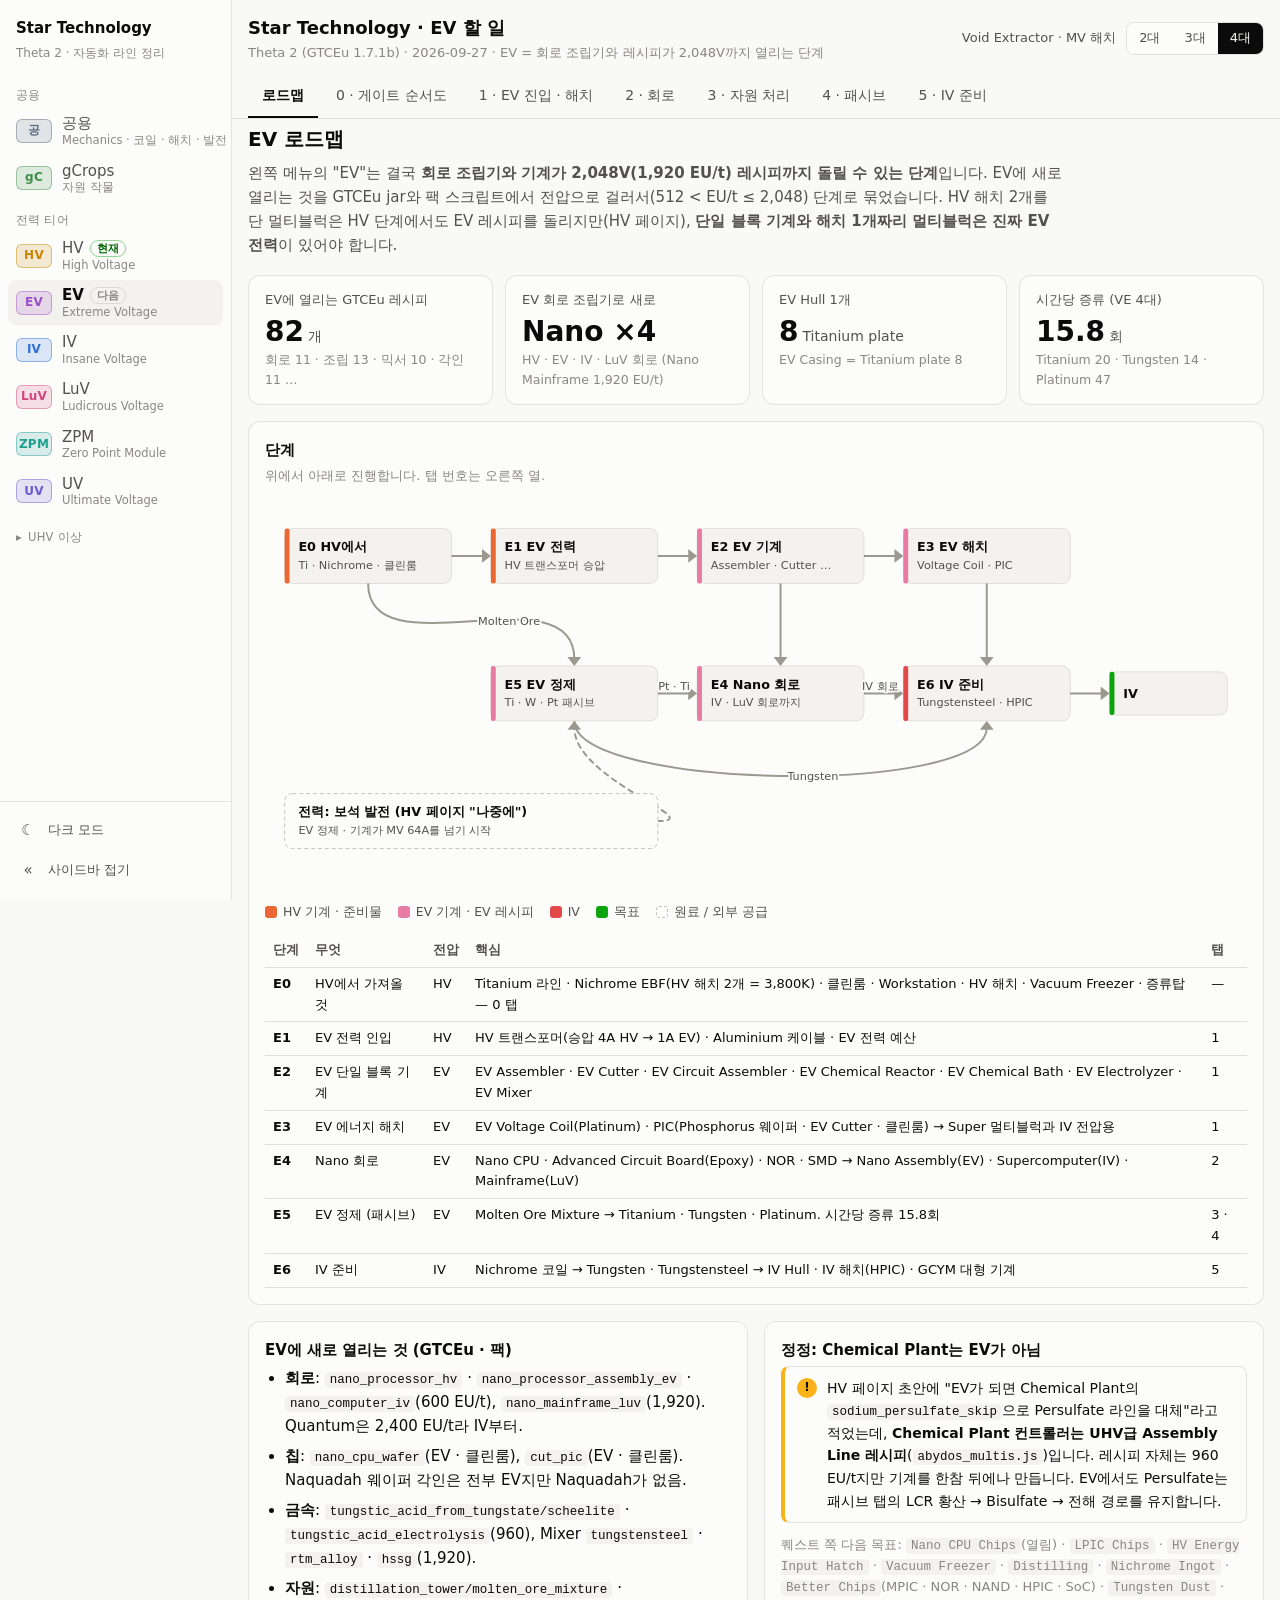
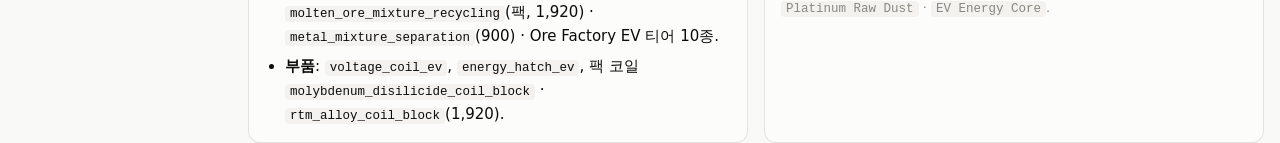
==== commit a660a468: "EV: gate flowchart tab; HSS-G on two HV hatches, link from HV gate Co-Authored-By: Claude Opus 5.5 <" ====
--- a/ev.html
+++ b/ev.html
@@ -72,8 +72,13 @@
 TIER.EV = { c: 'var(--s5)', name: 'EV 기계 · EV 레시피' };
 TIER.GOAL = { c: 'var(--good)', name: '목표' };
 TIER.IV = { c: 'var(--s8)', name: 'IV' };
+TIER.OK = { c: 'var(--s3)', name: 'HV에서 가져옴' };
+TIER.HV = { c: 'var(--s2)', name: 'HV 기계 · 준비물' };
+TIER.CR = { c: 'var(--s6)', name: '클린룸 안 레시피' };
+TIER.GATE = { c: 'var(--critical)', name: '게이트' };
 const TOPICS = [
   { id: 'overview', name: '로드맵' },
+  { id: 'gate', name: '0 · 게이트 순서도' },
   { id: 'entry', name: '1 · EV 진입 · 해치' },
   { id: 'circuit', name: '2 · 회로' },
   { id: 'resource', name: '3 · 자원 처리' },
@@ -87,7 +92,7 @@
 function viewOverview() {
   const n = S.veN, r = runsH(n);
   const stages = [
-    ['E0', 'HV에서 가져올 것', 'HV', 'Titanium 재고 · Kanthal EBF · 클린룸 · Workstation(EV 회로) · HV 해치 · Molten Ore Mixture 탱크'],
+    ['E0', 'HV에서 가져올 것', 'HV', 'Titanium 라인 · Nichrome EBF(HV 해치 2개 = 3,800K) · 클린룸 · Workstation · HV 해치 · Vacuum Freezer · 증류탑 — 0 탭'],
     ['E1', 'EV 전력 인입', 'HV', 'HV 트랜스포머(승압 4A HV → 1A EV) · Aluminium 케이블 · EV 전력 예산'],
     ['E2', 'EV 단일 블록 기계', 'EV', 'EV Assembler · EV Cutter · EV Circuit Assembler · EV Chemical Reactor · EV Chemical Bath · EV Electrolyzer · EV Mixer'],
     ['E3', 'EV 에너지 해치', 'EV', 'EV Voltage Coil(Platinum) · PIC(Phosphorus 웨이퍼 · EV Cutter · 클린룸) → Super 멀티블럭과 IV 전압용'],
@@ -111,7 +116,7 @@
     ${flow({
       label: 'EV 로드맵', h: 400,
       nodes: [
-        { id: 'e0', x: 20, y: 30, w: 170, t: 'E0 HV에서', s: 'Ti · Kanthal · 클린룸', k: 'HV' },
+        { id: 'e0', x: 20, y: 30, w: 170, t: 'E0 HV에서', s: 'Ti · Nichrome · 클린룸', k: 'HV' },
         { id: 'e1', x: 230, y: 30, w: 170, t: 'E1 EV 전력', s: 'HV 트랜스포머 승압', k: 'HV' },
         { id: 'e2', x: 440, y: 30, w: 170, t: 'E2 EV 기계', s: 'Assembler · Cutter …', k: 'EV' },
         { id: 'e3', x: 650, y: 30, w: 170, t: 'E3 EV 해치', s: 'Voltage Coil · PIC', k: 'EV' },
@@ -152,6 +157,155 @@
   </div>`;
 }
 
+/* ---------- 0 게이트 순서도 ----------
+   HV 게이트 순서도(hv.html#gate)의 다음 단계. 멀티블럭은 HV 해치 2개 = EV(1,920)라 EV "레시피" 대부분은 이미 돈다.
+   EV에서 새로 막는 것은 (1) 해치를 합칠 수 없는 단일 블록 기계(Assembler · Cutter · Circuit Assembler · CR ·
+   Bath · Electrolyzer)와 (2) IV(7,680) 레시피를 여는 EV 해치 2개. 수치는 GTCEu jar(ComponentRecipes ·
+   MetaTileEntityLoader · AssemblerRecipeLoader · CircuitRecipes · 재료 blast 정의)와 팩 coils.js에서 확인. */
+const EV_COIL = { Kanthal: 2700, Nichrome: 3600, RTM: 4500, 'HSS-G': 5400 };
+const evHeat = (coil, tier) => EV_COIL[coil] + 100 * (tier - 2);  // MV=2, HV=3, EV=4, IV=5 (해치 합산 전압)
+const EV_HATCH = 4;                                               // IV 레시피용 EBF 2 + LCR 2 (Super 멀티블럭은 1개씩 따로)
+const EV_SINGLE = [
+  ['EV Assembler', 'Robot Arm 2 · Conveyor 2 · EV 회로 2', 'voltage_coil_ev · energy_hatch_ev · rtm_alloy_coil_block (1,920)', '—'],
+  ['EV Cutter', 'Motor · Conveyor · EV 회로 2', 'cut_pic (1,920)', '클린룸'],
+  ['EV Circuit Assembler', 'Robot Arm 2 · Emitter · IV 회로 2', 'Nano 회로 (600 · 1,920)', '클린룸'],
+  ['EV Chemical Reactor', 'Motor · Rotor · EV 회로 2', 'nano_cpu_wafer (1,920)', '클린룸'],
+  ['EV Chemical Bath · Electrolyzer', 'EV 회로 · 나머지 부품 ' + EMI, 'tungstic_acid_* (960) → Tungsten dust', '—'],
+];
+// [레시피, id, blast K (0 = 해당 없음), EU/t, 돌리는 곳, 판정]
+const EV_GATE_RECIPES = [
+  ['HV 트랜스포머 (HV 4A → EV 1A)', 'shaped · transformer', 0, 0, '작업대: HV Hull + Gold 케이블 4 + Aluminium 케이블 1', 'now'],
+  ['EV Hull', 'shaped · hull', 0, 0, 'EV Casing(Titanium plate 8) + Aluminium 케이블 2', 'now'],
+  ['Phosphorus Boule', 'phosphorus_boule', 2484, 480, 'Kanthal EBF + MV 해치 2', 'now'],
+  ['Tungsten · Tungstensteel · RTM Alloy', 'blast', 3600, 1920, 'Nichrome EBF + HV 해치 2 (3,800K)', 'now'],
+  ['HSS-G', 'blast · hssg', 4200, 1920, 'RTM EBF + HV 해치 2 (4,700K)', 'now'],
+  ['PIC 웨이퍼 각인', 'engrave_pic_phosphorus', 0, 480, 'HV Laser Engraver · Brown 렌즈 · 클린룸', 'cr'],
+  ['Micro Mainframe (IV 회로)', 'mainframe_iv', 0, 480, 'HV Circuit Assembler · 클린룸', 'cr'],
+  ['EV Voltage Coil', 'voltage_coil_ev', 0, 1920, 'EV Assembler (단일 블록)', 'evs'],
+  ['EV 에너지 해치', 'energy_hatch_ev', 0, 1920, 'EV Assembler (단일 블록)', 'evs'],
+  ['PIC 절단', 'cut_pic', 0, 1920, 'EV Cutter · 클린룸', 'evs'],
+  ['Nano CPU 웨이퍼', 'nano_cpu_wafer', 0, 1920, 'EV Chemical Reactor · 클린룸 · 1200t', 'evs'],
+  ['Tungsten dust', 'tungstic_acid_from_tungstate · _electrolysis', 0, 960, 'EV Chemical Bath · EV Electrolyzer', 'evs'],
+  ['RTM 코일', 'rtm_alloy_coil_block (팩)', 0, 1920, 'EV Assembler · Nichrome 144', 'evs'],
+  ['Iridium · YBCO (IV 금속)', 'blast · iridium / yttrium_barium_cuprate', 4500, 7680, 'RTM EBF + EV 해치 2 (4,800K)', 'evh'],
+  ['HSS-G 코일', 'hssg_coil_block (팩)', 0, 7680, 'IV Assembler', 'iv'],
+  ['HPIC 절단', 'cut_hpic', 0, 7680, 'IV Cutter · 클린룸', 'iv'],
+];
+const EV_VERDICT = {
+  now: ['지금 됨', 'var(--good)'],
+  cr: ['클린룸 + HV 기계', 'var(--s6)'],
+  evs: ['EV 단일 블록 필요', 'var(--s5)'],
+  evh: ['EV 해치 2개 필요', 'var(--critical)'],
+  iv: ['IV 기계', 'var(--s8)'],
+};
+function viewGate() {
+  const n = S.veN, r = runsH(n);
+  const pic = EV_HATCH * 2, picWafer = Math.ceil(pic / 4);
+  const ptCoil = 16 / 8;                                          // Platinum fine wire 16 = ingot 2
+  const X = [15, 262, 509, 756], W = 229;
+  const Y = { r0: 26, r1: 118, r1b: 190, r2: 284, r3: 378, r4: 472, r5: 566, r6: 638, r7: 732 };
+  const band = [[18, 'HV에서 가져옴 (hv.html 게이트 순서도 끝)'], [110, '게이트 없음 — 멀티블럭은 HV 해치 2개 = EV 1,920 · 단일 블록은 HV 512'], [276, '게이트 1 · EV 단일 블록 기계 (해치를 합칠 수 없음)'],
+    [370, 'EV 단일 블록 레시피'], [464, '게이트 2 · EV 에너지 해치'], [558, 'EV 해치 2개 = IV 7,680 · 그 뒤'], [724, 'IV 진입']];
+  const node = (id, lane, row, t, s, k, tip, w) => ({ id, x: X[lane], y: Y[row], w: w || W, t, s, k, tip });
+  const chart = flow({
+    label: 'EV 게이트 순서도', h: 800,
+    nodes: [
+      node('a0', 0, 'r0', 'Titanium 생산', `증류 ${fmt(r, 1)}회 / 시간 · HV 해치 2`, 'OK', `Molten Ore Mixture 증류 → Ore Factory EV 티어 → Rutile → TiCl4 → EBF → Vacuum Freezer. VE ${n}대 기준 Titanium ${fmt(r * TI_RUN, 0)} / 시간`),
+      node('b0', 1, 'r0', 'Cleanroom · HV 해치', 'MV Circuit Assembler · HV Cutter', 'OK', 'HV 페이지 게이트 1 · 2. LPIC → HV 에너지 해치, Vacuum Freezer · Distillation Tower'),
+      node('c0', 2, 'r0', 'Workstation (EV 회로)', '퀘스트 EV Universal Circuit', 'OK', 'workstation_ev (MV 120 · 클린룸)'),
+      node('d0', 3, 'r0', 'Nichrome EBF', `HV 해치 2 → EV · ${fmt(evHeat('Nichrome', 4), 0)}K`, 'OK', `Nichrome ${EV_COIL.Nichrome}K + 100K × (EV − MV) = ${evHeat('Nichrome', 4)}K`),
+      node('a1', 0, 'r1', 'HV 트랜스포머 · EV Hull', 'Gold 4 + Al 1 · Ti plate 8', 'HV', 'hv 트랜스포머 1A: " CC / TH / CC" = HV Hull + HV 케이블(Gold) 4 + 한 단계 위 케이블(Aluminium) 1, 회로 없음. EV Hull = Titanium plate 8 Casing + Aluminium 케이블 2'),
+      node('b1', 1, 'r1', 'Phosphorus Boule', 'EBF 2484K · Kanthal MV 해치 2', 'HV', 'phosphorus_boule: 2484K · HV. Kanthal + MV 해치 2개(2,800K)로 HV 때부터 됨. 웨이퍼는 HV Cutter(클린룸)'),
+      node('c1', 2, 'r1', 'HV Circuit Assembler (새로)', 'Robot Arm · HV Emitter · EV 회로 2', 'HV', '작업대 "RIE / CHC / WIW": Robot Arm · 한 단계 위 회로(EV = Workstation) 2 · Emitter. 클린룸 안에 둠'),
+      node('d1', 3, 'r1', 'Neodymium · Platinum', 'Bastnasite(OF EV) · PGS 라인', 'HV', 'Neodymium: Bastnasite를 Ore Factory EV 티어(HV 해치 2개) → 2 · 3차 Neodymium. Platinum: Chalcopyrite · Bornite · Cooperite 세척 → PGS → Platinum (3 탭). 둘 다 EV 부품의 원료'),
+      node('a1b', 0, 'r1b', 'EV 부품', 'Motor · Piston · Robot Arm · Emitter', 'HV', 'electric_motor_ev: Aluminium 2x cable · Kanthal 2x wire · Titanium rod · Neodymium magnetic rod. piston_ev: Titanium plate · rod. robot_arm_ev: Motor 2 · Piston · EV 회로. emitter_ev / sensor_ev: Platinum rod · Ender Eye · EV 회로 (작업대)'),
+      node('b1b', 1, 'r1b', 'HV Laser Engraver (새로)', 'PIC 웨이퍼 · Brown 렌즈 · 480', 'HV', `engrave_pic_phosphorus: Phosphorus Wafer + Brown 렌즈 → PIC Wafer (VA[HV] 900t · 클린룸). 기지는 MV Engraver뿐. PIC ${pic}개 = 웨이퍼 ${picWafer}장`),
+      node('c1b', 2, 'r1b', 'Micro Mainframe (IV 회로)', 'mainframe_iv · HV CA · 480', 'CR', '퀘스트 HV Circuit Assembler → Micro Processor Mainframe → IV Universal Circuit이 HV 단계에서 끝남. EV Circuit Assembler 1대에 2개'),
+      node('d1b', 3, 'r1b', 'Tungstate · HCl 비축', 'Ore Factory EV · 패시브 화학', 'tank', 'Tungstate dust는 HV 해치 2개 Ore Factory로 이미 나옴. Tungsten으로 바꾸는 산 처리가 EV 단일 블록이라 그 전까지 쌓아 둠'),
+      node('asm', 0, 'r2', 'EV Assembler', 'Robot Arm 2 · Conveyor 2', 'GATE', 'Assembler 멀티블럭은 해치 2개로 형성되지 않아(Mechanics) 단일 블록이 유일한 길'),
+      node('cut', 1, 'r2', 'EV Cutter', '클린룸 안 · Motor · Conveyor', 'GATE', 'cut_pic이 VA[EV] · 클린룸. GCYM Large Cutter + HV 해치 2개도 EV지만 컨트롤러가 IV 부품이라 늦음'),
+      node('eca', 2, 'r2', 'EV Circuit Assembler', '클린룸 · IV 회로 2 · Emitter(Pt)', 'GATE', 'Circuit Assembler 작업대 레시피의 회로 칸은 한 단계 위(IV) 회로 → Micro Mainframe 2개'),
+      node('bath', 3, 'r2', 'EV Bath · Electrolyzer', 'Tungsten 산 처리 960', 'GATE', 'tungstic_acid_from_tungstate (Chemical Bath 960 · 210t) → tungstic_acid_electrolysis (Electrolyzer 960 · 210t)'),
+      node('vc', 0, 'r3', `EV Voltage Coil ×${EV_HATCH}`, `Nd 자석 rod + Pt fine 16`, 'EV', `voltage_coil_ev (VA[EV] · 200t). 1개당 Platinum ${ptCoil} ingot`),
+      node('pic', 1, 'r3', `PIC ×${pic}`, 'cut_pic · 1,920 · 900t', 'CR', 'PIC Wafer 1장 → PIC 4 (VA[EV] · 클린룸)'),
+      node('nano', 2, 'r3', 'Nano 회로', 'Nano CPU(EV CR) · Epoxy 보드', 'CR', 'nano_processor_hv · assembly_ev · computer_iv (600), nano_mainframe_luv (1,920). Nano CPU = nano_cpu_wafer (EV CR · 클린룸). Advanced Circuit Board에 Epoxy (HV 페이지 기타 탭)'),
+      node('wd', 3, 'r3', 'Tungsten dust', `${fmt(r * W_RUN, 0)} / 시간 (VE ${n}대)`, 'EV', 'Tungstate 7 + HCl 2000 → Tungstic Acid 7 → Tungsten dust 1'),
+      { id: 'hat', x: X[0], y: Y.r4, w: X[1] + W - X[0], t: `EV 에너지 해치 ×${EV_HATCH}`, s: 'energy_hatch_ev · EV Hull · Al 케이블 2 · PIC 2 · Voltage Coil · NaK 2000', k: 'GATE', tip: 'energy_hatch_ev (EV Assembler · VA[EV] · 200t). 2개 = IV 7,680 1A. Super 계열 멀티블럭은 해치 1개만 받아서 따로 1개씩' },
+      node('lvc', 2, 'r4', 'Nano Supercomputer (IV)', 'LuV: Nano Mainframe 1,920', 'CR', 'IV 회로가 Micro Mainframe보다 가볍고, LuV 회로가 처음 나옴'),
+      node('w', 3, 'r4', 'Tungsten · Tungstensteel', `Nichrome EBF · ${fmt(evHeat('Nichrome', 4), 0)}K → VF`, 'EV', 'Tungsten 3600K · Tungstensteel 3000K, 둘 다 VA[EV] → Nichrome + HV 해치 2개(3,800K). Hot ingot은 Vacuum Freezer (VA[HV])'),
+      node('ivr', 0, 'r5', 'IV 레시피 (멀티블럭)', `RTM EBF + EV 해치 2 = ${fmt(evHeat('RTM', 5), 0)}K`, 'IV', `Iridium · YBCO (4500K · VA[IV]) blast, LCR IV 원스텝(tetrafluoroethylene_from_methane 등). RTM ${EV_COIL.RTM}K + 300K = ${evHeat('RTM', 5)}K`),
+      node('sup', 1, 'r5', 'Super 멀티블럭', '해치 1개 · EV 해치로 EV', 'EV', 'Super EBF · Super EOF · Super Vacuum Freezer 등은 에너지 해치 1개라 HV 해치 2개 방식이 안 됨'),
+      node('rtm', 3, 'r5', 'RTM 코일 → HSS-G', `RTM + HV 해치 2 = ${fmt(evHeat('RTM', 4), 0)}K`, 'EV', `RTM Alloy blast 3000K (Nichrome EBF) → rtm_alloy_coil_block (EV Assembler 1,920 · 팩) → RTM EBF + HV 해치 2개 = ${evHeat('RTM', 4)}K ≥ HSS-G 4200K (VA[EV]). EV 해치 없이 됨`),
+      node('ivh', 3, 'r6', 'IV Hull', 'Tungstensteel plate 8', 'EV', 'IV Casing = Tungstensteel plate 8. IV 기계 · IV 트랜스포머의 재료'),
+      { id: 'iv', x: X[0], y: Y.r7, w: X[3] + W - X[0], t: 'IV 진입', s: 'IV Hull → IV Cutter → cut_hpic(IV · 클린룸) → IV 에너지 해치 · IV Assembler → HSS-G 코일(7,680)', k: 'GOAL', tip: 'energy_hatch_iv: IV Hull · Tungsten 케이블 2 · HPIC 2 · IV Voltage Coil · NaK 3000. 5 탭 IV 준비' },
+    ],
+    edges: [
+      { a: 'a1b', b: 'asm' }, { a: 'a1b', b: 'cut', fs: 'b', ts: 't', k: 18 }, { a: 'c1b', b: 'eca' },
+      { a: 'asm', b: 'vc' }, { a: 'cut', b: 'pic' }, { a: 'eca', b: 'nano' }, { a: 'bath', b: 'wd' },
+      { a: 'vc', b: 'hat', fs: 'b', ts: 't', to: -123 }, { a: 'pic', b: 'hat', fs: 'b', ts: 't', to: 123 },
+      { a: 'nano', b: 'lvc' }, { a: 'wd', b: 'w' }, { a: 'w', b: 'rtm' }, { a: 'rtm', b: 'ivh' },
+      { a: 'hat', b: 'ivr', fs: 'b', ts: 't', fo: -123 }, { a: 'hat', b: 'sup', fs: 'b', ts: 't', fo: 123 },
+      { a: 'ivh', b: 'iv', fs: 'b', ts: 't', to: 385 },
+    ],
+  }).replace(/(<svg[^>]*>)/, '$1' + band.map(([y, l]) => `<line x1="10" y1="${y + 2}" x2="990" y2="${y + 2}" stroke="var(--axis)" stroke-dasharray="4 5"/><text x="12" y="${y - 2}" class="elabel" style="font-weight:600">${esc(l)}</text>`).join(''));   // 띠를 먼저 그려 화살표가 위에 오게
+  const verdict = v => `<span class="chip"><i style="background:${EV_VERDICT[v][1]}"></i>${EV_VERDICT[v][0]}</span>`;
+  return `
+  <h2>0 · 게이트 순서도</h2>
+  <p class="lead"><a href="hv.html#gate">HV 게이트 순서도</a>의 다음 단계입니다. HV 해치 2개를 단 멀티블럭은 이미 EV(1,920 EU/t)라 <b>Tungsten · Tungstensteel · RTM · HSS-G blast까지 EV 해치 없이</b> 됩니다.
+  EV에서 새로 막는 것은 둘뿐입니다: <b>해치를 합칠 수 없는 단일 블록 기계</b>(Assembler · Cutter · Circuit Assembler · CR · Bath · Electrolyzer)와, <b>IV(7,680) 레시피를 여는 EV 해치 2개</b>.</p>
+  ${callout('ok', '✓', `<b>HV에서 이미 되는 것을 먼저 챙기세요.</b> Micro Mainframe(IV 회로)은 HV Circuit Assembler(480 · 클린룸)로 만들어서 퀘스트 <b>IV Universal Circuit</b>이 HV 단계에서 끝나고, EV Circuit Assembler에 이 IV 회로 2개가 들어갑니다. HSS-G도 RTM 코일 + HV 해치 2개(${fmt(evHeat('RTM', 4), 0)}K)로 녹습니다.`)}
+  <div class="tiles">
+    ${tile('게이트 1', 'EV 단일 블록', '', `${EV_SINGLE.length}종 · 트랜스포머로 EV 1A`)}
+    ${tile('EV 에너지 해치', EV_HATCH, '개', `PIC ${pic} = 웨이퍼 ${picWafer}장 · Voltage Coil ${EV_HATCH}`)}
+    ${tile('Platinum', fmt(EV_HATCH * ptCoil, 0), 'ingot', `Voltage Coil ${EV_HATCH}개분 (+ Emitter · SMD Diode)`)}
+    ${tile('Tungsten / 시간', fmt(r * W_RUN, 0), 'dust', `VE ${n}대 · EV Bath · Electrolyzer 뒤`)}
+  </div>
+  <div class="card">
+    <h3>순서도</h3>
+    <p class="sub">위에서 아래로 진행합니다. 빨간 띠가 게이트, 초록 띠가 HV에서 가져온 것입니다. 같은 줄의 준비물은 게이트를 기다리지 않고 지금 만들어 두면 됩니다. 노드에 마우스를 올리면 레시피 ID와 수치가 나옵니다.</p>
+    ${chart}
+    ${tierLegend(['OK', 'HV', 'CR', 'GATE', 'EV', 'IV', 'GOAL', 'tank'])}
+  </div>
+  <div class="card">
+    <h3>단계별 할 일 · 막는 것 · 풀리는 것</h3>
+    <div class="tscroll"><table>
+      <thead><tr><th>단계</th><th>할 일</th><th>막는 것</th><th>풀리는 것</th></tr></thead>
+      <tbody>
+        <tr><td><b>0 · HV에서 가져옴</b></td><td>Titanium 라인 · Cleanroom · HV 해치 · Vacuum Freezer · Distillation Tower · Nichrome EBF(${fmt(evHeat('Nichrome', 4), 0)}K)</td><td>—</td><td>EV 레시피 전부 (멀티블럭)</td></tr>
+        <tr><td><b>1 · 게이트 없음</b></td><td>HV 트랜스포머 · EV Hull · EV 부품 · Phosphorus Boule · <b>HV Circuit Assembler</b> · <b>HV Laser Engraver</b> · Micro Mainframe · Neodymium · Platinum · Tungstate 비축</td><td>없음 (Titanium · Platinum 양)</td><td>게이트 1 재료 · <b>IV Universal Circuit</b> 퀘스트</td></tr>
+        <tr><td><b style="color:var(--critical)">게이트 1 · EV 단일 블록</b></td><td>${EV_SINGLE.map(([m]) => m).join(' · ')}</td><td>Titanium(Hull · 부품) · Neodymium(Motor) · Platinum(Emitter) · IV 회로(Circuit Assembler)</td><td>EV Voltage Coil · PIC · Nano 회로 · Tungsten dust · RTM 코일</td></tr>
+        <tr><td><b>2 · EV 단일 블록 레시피</b></td><td>Voltage Coil ${EV_HATCH} · PIC ${pic} · Nano CPU · Nano 회로 · Tungsten dust</td><td>Epoxy(Nano 보드) · Glowstone · Carbon Fibers</td><td>IV · LuV 회로 (Nano Supercomputer · Mainframe)</td></tr>
+        <tr><td><b style="color:var(--critical)">게이트 2 · EV 해치</b></td><td>energy_hatch_ev ${EV_HATCH}개 (EV Assembler)</td><td>PIC · Voltage Coil</td><td>멀티블럭 IV 레시피 (Iridium · YBCO · LCR IV) · Super 멀티블럭</td></tr>
+        <tr><td><b>3 · 금속 · 코일</b></td><td>Tungsten · Tungstensteel → RTM 코일 → HSS-G</td><td>Tungsten dust (게이트 1의 Bath · Electrolyzer)</td><td>IV Hull · HSS-G (코일은 IV Assembler)</td></tr>
+        <tr><td><b style="color:var(--good)">IV 진입</b></td><td>IV Hull · IV 트랜스포머 · IV Cutter → <code>cut_hpic</code> → IV 에너지 해치</td><td>Tungstensteel · HPIC</td><td><a href="iv.html">IV 페이지</a></td></tr>
+      </tbody></table></div>
+  </div>
+  <div class="card">
+    <h3>해치 2개 기준 레시피 판정</h3>
+    <p class="sub">EBF 실효 온도 = 코일 + 100K × (멀티블럭 티어 − MV). HV 해치 2개면 EV(+200K), EV 해치 2개면 IV(+300K). Assembler · Circuit Assembler 멀티블럭은 해치 2개로 형성되지 않아서 조립 계열은 단일 블록 전압까지입니다.</p>
+    <div class="tscroll"><table>
+      <thead><tr><th>레시피</th><th>ID</th><th class="n">온도</th><th class="n">EU/t</th><th>돌리는 곳</th><th>판정</th></tr></thead>
+      <tbody>${EV_GATE_RECIPES.map(([nm, id, k, eut, where, v]) => `<tr><td>${esc(nm)}</td><td><code>${esc(id)}</code></td><td class="n">${k ? fmt(k, 0) + 'K' : '—'}</td><td class="n">${eut ? fmt(eut, 0) : '—'}</td><td>${esc(where)}</td><td>${verdict(v)}</td></tr>`).join('')}</tbody></table></div>
+  </div>
+  <div class="grid2">
+    <div class="card">
+      <h3>게이트 1 · EV 단일 블록 기계</h3>
+      <div class="tscroll"><table>
+        <thead><tr><th>기계</th><th>작업대 핵심 부품</th><th>여는 레시피</th><th>설치</th></tr></thead>
+        <tbody>${EV_SINGLE.map(([a, b, c, d]) => `<tr><td><b>${a}</b></td><td>${b}</td><td>${c}</td><td>${d}</td></tr>`).join('')}</tbody></table></div>
+      <p class="sub" style="margin:10px 0 0">모두 EV Hull + EV 회로. Motor에 Neodymium magnetic rod, Emitter · Sensor에 Platinum rod가 들어가서 <b>Neodymium · Platinum이 사실상의 게이트</b>입니다. EV 기계 1대가 돌면 EV 1A = MV 16A라 전력은 1 탭.</p>
+    </div>
+    <div class="card">
+      <h3>기지에 없는 HV 기계 (EV 전에)</h3>
+      <ul class="pts">
+        <li><b>HV Circuit Assembler</b> — Micro Mainframe(IV 회로). EV Circuit Assembler와 IV Universal Circuit 퀘스트에 필요.</li>
+        <li><b>HV Laser Engraver</b> — <code>engrave_pic_phosphorus</code> · NOR 메모리(480 · 클린룸). HV Emitter(Chrome rod · Flawless Emerald).</li>
+        <li>둘 다 클린룸 안. HV 페이지 게이트 1 뒤라면 지금 만들 수 있습니다.</li>
+      </ul>
+    </div>
+  </div>`;
+}
+
 /* ---------- 1 EV 진입 · 해치 ---------- */
 function viewEntry() {
   const machines = [
@@ -190,7 +344,7 @@
       label: 'EV 해치 부품', h: 300,
       nodes: [
         { id: 'si', x: 20, y: 30, w: 150, t: 'Silicon 64 + Phosphorus 8', s: 'GaAs 2 · N2 8000', k: 'src' },
-        { id: 'pb', x: 210, y: 30, w: 150, t: 'Phosphorus Boule', s: 'EBF 2484K · 12000t', k: 'HV', tip: 'blast:phosphorus_boule — Kanthal 코일 필요 (Cupronickel 1900K로는 부족)' },
+        { id: 'pb', x: 210, y: 30, w: 150, t: 'Phosphorus Boule', s: 'EBF 2484K · 12000t', k: 'HV', tip: 'blast:phosphorus_boule (HV 480) — Kanthal + MV 해치 2개(2,800K)로 HV 때부터 됨' },
         { id: 'pw', x: 400, y: 30, w: 150, t: 'Phosphorus 웨이퍼 32', s: 'HV Cutter · 클린룸', k: 'HV' },
         { id: 'pe', x: 590, y: 30, w: 150, t: 'PIC 웨이퍼', s: 'Brown 렌즈 · HV · 클린룸', k: 'HV', tip: 'engrave_pic_phosphorus: 900t · 480 EU/t' },
         { id: 'pic', x: 780, y: 30, w: 190, t: 'PIC ×4', s: 'EV Cutter · 클린룸 · 900t', k: 'EV', tip: 'cut_pic: 1920 EU/t' },
@@ -349,7 +503,7 @@
   { id: 'R1', m: 'Electric Blast Furnace', t: 'HV', eut: 480, u: n => runsH(n) * (2 * DUSTPER / 10) * 1600 / 72000, r: 'rutile_from_ilmenite_fix · 1700K' },
   { id: 'EL', m: 'Electrolyzer', t: 'MV', eut: 2, u: n => runsH(n) * (3 * DUSTPER / 15) * 270 / 72000, r: 'bauxite_electrolysis' },
   { id: 'TC', m: 'Chemical Reactor', t: 'HV', eut: 480, u: n => runsH(n) * TI_RUN * 400 / 72000, r: 'titanium_tetrachloride' },
-  { id: 'R2', m: 'Electric Blast Furnace', t: 'HV', eut: 480, u: n => runsH(n) * TI_RUN * 800 / 72000, r: 'titanium_from_tetrachloride · 2141K · Kanthal' },
+  { id: 'R2', m: 'Electric Blast Furnace', t: 'HV', eut: 480, u: n => runsH(n) * TI_RUN * 800 / 72000, r: 'titanium_from_tetrachloride · 2141K · Kanthal · MV 해치 2' },
   { id: 'VF', m: 'Vacuum Freezer', t: 'HV', eut: 480, u: () => 0.3, r: 'Hot Titanium · Tungsten (EMI 확인 시간)' },
   { id: 'WB', m: 'Chemical Bath', t: 'EV', eut: 960, u: n => runsH(n) * W_RUN * 210 / 72000, r: 'tungstic_acid_from_tungstate' },
   { id: 'WE', m: 'Electrolyzer', t: 'EV', eut: 960, u: n => runsH(n) * W_RUN * 210 / 72000, r: 'tungstic_acid_electrolysis' },
@@ -485,7 +639,7 @@
   const n = S.veN, r = runsH(n);
   const temps = [
     ['Titanium 추출', 2141, 'Kanthal · MV 해치 2', 2800], ['Nichrome', 2700, 'Kanthal · HV 해치 2', 2900], ['RTM Alloy', 3000, 'Nichrome · HV 해치 2', 3800],
-    ['Tungstensteel', 3000, 'Nichrome · HV 해치 2', 3800], ['Tungsten', 3600, 'Nichrome · HV 해치 2', 3800], ['HSS-G', 4200, 'RTM · EV 해치 2', 4800],
+    ['Tungstensteel', 3000, 'Nichrome · HV 해치 2', 3800], ['Tungsten', 3600, 'Nichrome · HV 해치 2', 3800], ['HSS-G', 4200, 'RTM · HV 해치 2', 4700],
   ];
   return `
   <h2>5 · IV 준비</h2>
@@ -494,13 +648,13 @@
     <h3>코일과 blast 온도</h3>
     <p class="sub">jar의 재료 정의에서 읽은 blast 온도. EBF 실효 온도 = 코일 + 100K × (멀티블럭 티어 − MV). 해치 2개면 한 티어 위라 HV 해치 2개 +200K, EV 해치 2개 +300K. 아래 줄 = 그 재료를 녹이는 코일과 실효 온도. 전 티어 표는 <a href="common.html#coil">공용 › 코일 사다리</a>.</p>
     ${hbar(temps.map(([a, t, c, ct]) => ({ label: a, sub: `${c} = ${fmt(ct, 0)}K`, value: t, color: t > 3800 ? 'var(--s8)' : t > 2900 ? 'var(--s7)' : 'var(--s4)', text: `${fmt(t, 0)}K` })), { max: 4800, ref: { v: 3800, l: 'Nichrome + HV 해치 2개 = 3,800K' }, cols: ['재료', 'K'] })}
-    <p class="sub" style="margin:10px 0 0"><b>Tungstensteel(3000K)과 Tungsten(3600K)은 Nichrome 코일</b>로 녹습니다 — Nichrome 코일은 <b>HV에서 만들고 HV 해치 2개로 바로 씁니다</b>(3,800K). EV에서는 <b>RTM 코일</b>(EV Assembler)을 만들어 EV 해치 2개로 4,800K → HSS-G(4,200K)까지 여는 것이 IV 준비입니다. 팩 Nichrome 코일: Nichrome 2x wire 8 + Stainless foil 8 + <b>Borosilicate Glass foil 4</b> + Aluminium 144 (HV Assembler). 1700K가 넘는 금속은 Hot ingot → Vacuum Freezer.</p>
+    <p class="sub" style="margin:10px 0 0"><b>Tungstensteel(3000K)과 Tungsten(3600K)은 Nichrome 코일</b>로 녹습니다 — Nichrome 코일은 <b>HV에서 만들고 HV 해치 2개로 바로 씁니다</b>(3,800K). EV에서는 <b>RTM 코일</b>(EV Assembler)을 만들면 <b>HV 해치 2개 그대로</b> 4,700K라 HSS-G(4,200K · EV)까지 열립니다. EV 해치 2개(IV · 4,800K)는 Iridium · YBCO 같은 IV blast용입니다. 팩 Nichrome 코일: Nichrome 2x wire 8 + Stainless foil 8 + <b>Borosilicate Glass foil 4</b> + Aluminium 144 (HV Assembler). 1700K가 넘는 금속은 Hot ingot → Vacuum Freezer.</p>
   </div>
   <div class="grid2">
     <div class="card">
       <h3>Tungstensteel · IV Hull</h3>
       <ol class="steps">
-        <li><b>Nichrome</b>: Mixer MV Nickel 4 + Chromium 1 → 5 (Chromium은 Chromite · Void 체인 B). EBF 2700K(Kanthal) → Vacuum Freezer. 퀘스트 <code>Nichrome Ingot</code>.</li>
+        <li><b>Nichrome</b>: Mixer MV Nickel 4 + Chromium 1 → 5 (Chromium은 Chromite · Void 체인 B). EBF 2700K · EV(Kanthal + HV 해치 2개) → Vacuum Freezer — HV 단계에서 끝남. 퀘스트 <code>Nichrome Ingot</code>.</li>
         <li><b>Nichrome 코일 16</b> → Tungsten · Tungstensteel용 EBF.</li>
         <li><b>Tungstensteel</b>: Mixer <code>tungstensteel</code>(EV 1,920) Tungsten + Steel → EBF 3000K.</li>
         <li><b>IV Hull</b> = Tungstensteel plate 8 casing + 케이블. Tungsten ${fmt(r * W_RUN, 0)}/시간이면 IV Hull 약 ${fmt(r * W_RUN / 4, 1)}개/시간.</li>
@@ -529,7 +683,7 @@
   </div>`;
 }
 
-const VIEWS = { overview: viewOverview, entry: viewEntry, circuit: viewCircuit, resource: viewResource, passive: { flow: viewPassiveFlow, '3d': viewPassive3d, power: viewPower }, next: viewNext };
+const VIEWS = { overview: viewOverview, gate: viewGate, entry: viewEntry, circuit: viewCircuit, resource: viewResource, passive: { flow: viewPassiveFlow, '3d': viewPassive3d, power: viewPower }, next: viewNext };
 
 /* ---------- page wiring ---------- */
 startPage({
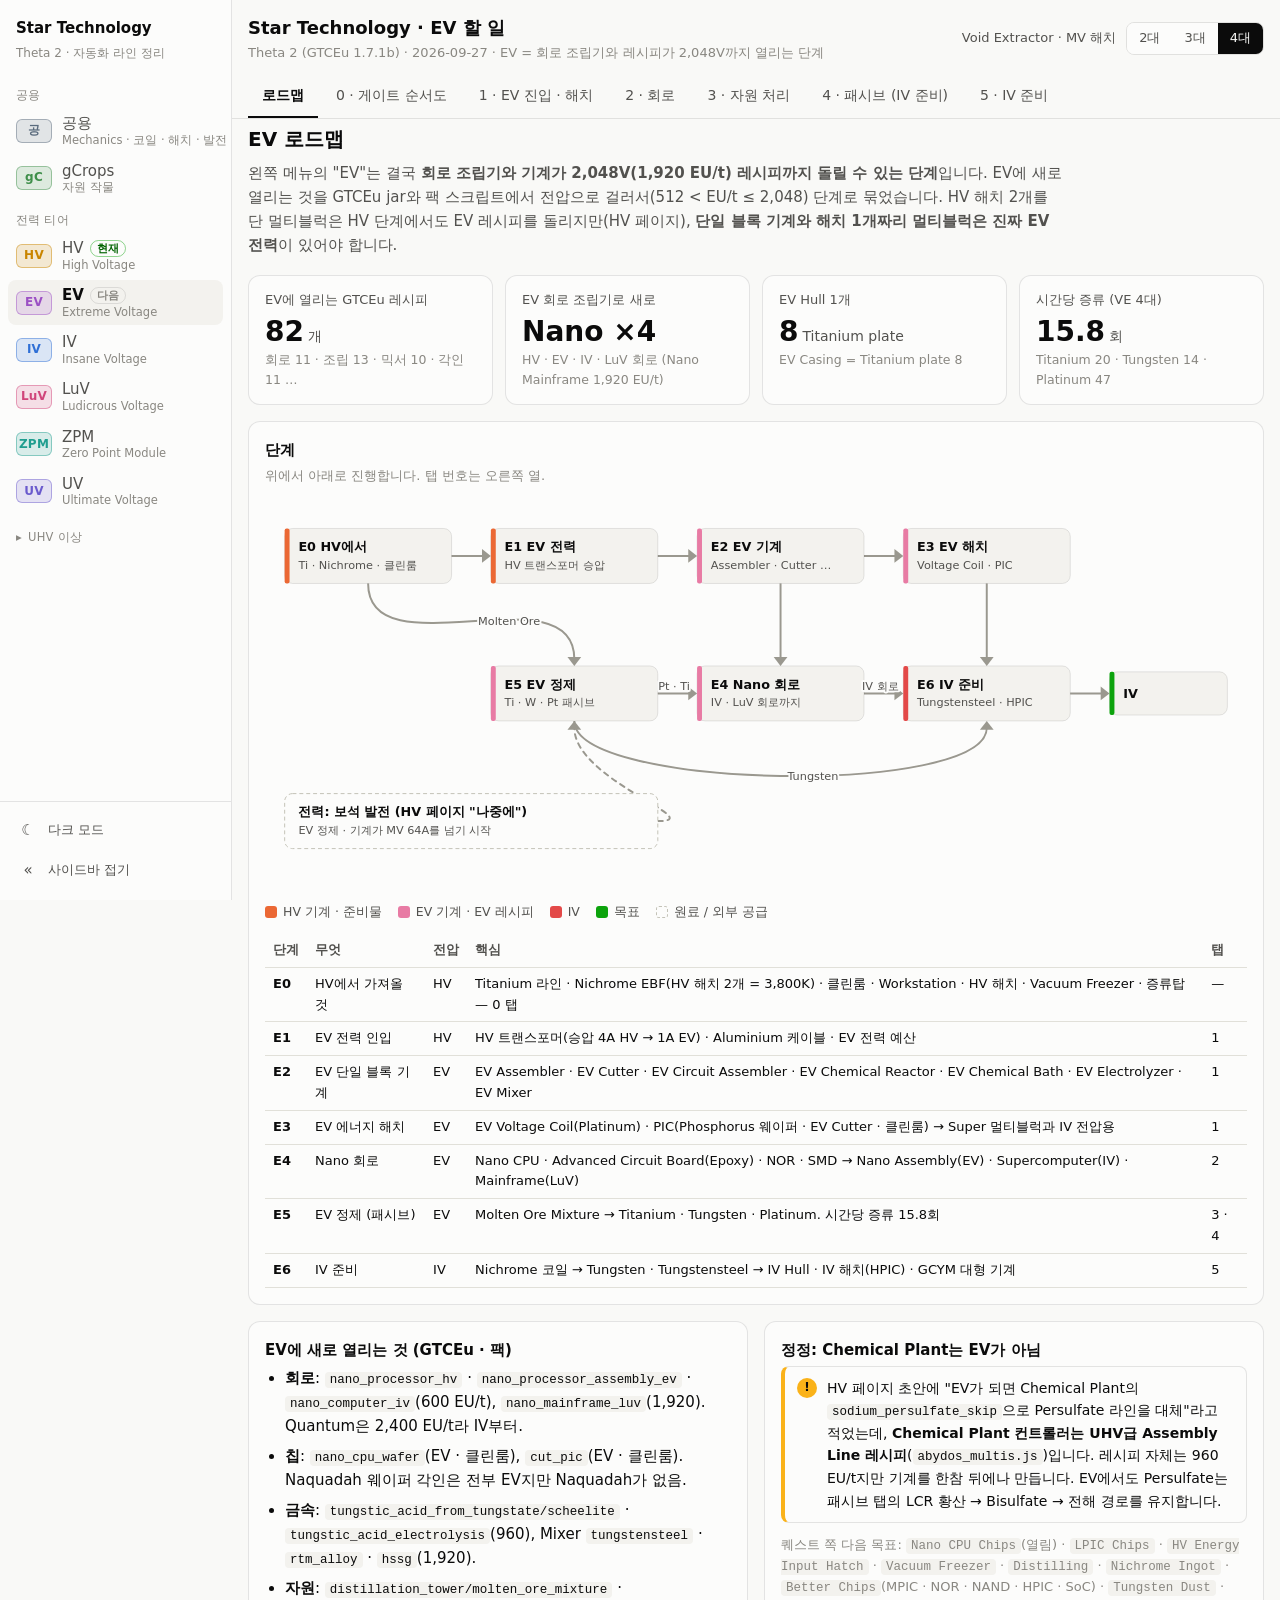
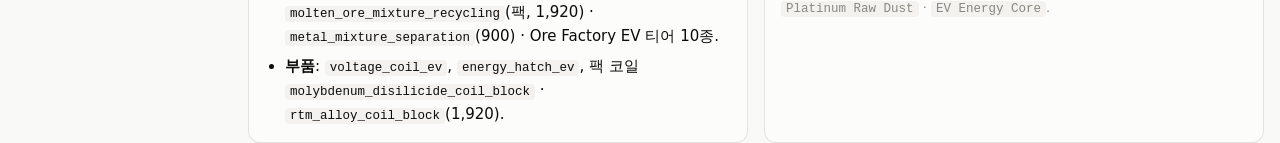
==== commit 5331616b: "EV: resource 3D with AE2 subnet/LaserIO logistics; IV-prep passive (metals, superconductors, cable i" ====
--- a/ev.html
+++ b/ev.html
@@ -34,6 +34,7 @@
 <script src="assets/charts.js"></script>
 <script src="assets/layout3d.js"></script>
 <script src="assets/power.js"></script>
+<script src="assets/logi3d.js"></script>
 <script src="assets/page.js"></script>
 <script>
 
@@ -81,8 +82,8 @@
   { id: 'gate', name: '0 · 게이트 순서도' },
   { id: 'entry', name: '1 · EV 진입 · 해치' },
   { id: 'circuit', name: '2 · 회로' },
-  { id: 'resource', name: '3 · 자원 처리' },
-  { id: 'passive', name: '4 · 패시브', subs: [['flow', '수지 · 대수'], ['3d', '정제 청크 · 3D'], ['power', '전력 · 64A']] },
+  { id: 'resource', name: '3 · 자원 처리', subs: [['route', '처리 경로'], ['flow', '수지 · 대수'], ['3d', '정제 청크 · 3D'], ['power', '전력 · 64A']] },
+  { id: 'passive', name: '4 · 패시브 (IV 준비)', subs: [['metal', '금속 · 초전도'], ['chem', '피복 화학'], ['3d', '청크 · 3D'], ['power', '전력 · 64A']] },
   { id: 'next', name: '5 · IV 준비' },
 ];
 
@@ -168,7 +169,7 @@
 const EV_SINGLE = [
   ['EV Assembler', 'Robot Arm 2 · Conveyor 2 · EV 회로 2', 'voltage_coil_ev · energy_hatch_ev · rtm_alloy_coil_block (1,920)', '—'],
   ['EV Cutter', 'Motor · Conveyor · EV 회로 2', 'cut_pic (1,920)', '클린룸'],
-  ['EV Circuit Assembler', 'Robot Arm 2 · Emitter · IV 회로 2', 'Nano 회로 (600 · 1,920)', '클린룸'],
+  ['EV Circuit Assembler', 'Robot Arm 2 · Emitter(Quantum Eye) · IV 회로 2', 'Nano 회로 (600 · 1,920) — Radon 뒤', '클린룸'],
   ['EV Chemical Reactor', 'Motor · Rotor · EV 회로 2', 'nano_cpu_wafer (1,920)', '클린룸'],
   ['EV Chemical Bath · Electrolyzer', 'EV 회로 · 나머지 부품 ' + EMI, 'tungstic_acid_* (960) → Tungsten dust', '—'],
 ];
@@ -185,6 +186,10 @@
   ['EV 에너지 해치', 'energy_hatch_ev', 0, 1920, 'EV Assembler (단일 블록)', 'evs'],
   ['PIC 절단', 'cut_pic', 0, 1920, 'EV Cutter · 클린룸', 'evs'],
   ['Nano CPU 웨이퍼', 'nano_cpu_wafer', 0, 1920, 'EV Chemical Reactor · 클린룸 · 1200t', 'evs'],
+  ['Ender Air (End 없이)', 'easy_endstone · nether_air_mix · ender_air_mix (팩)', 0, 256, 'LCR 20 EU/t → Mixer HV', 'now'],
+  ['Liquid Ender Air', 'liquid_ender_air', 0, 7680, 'Vacuum Freezer + EV 해치 2 · 80t', 'evh'],
+  ['Radon (Ender Air 증류)', 'distill_liquid_ender_air', 0, 7680, 'Distillation Tower + EV 해치 2 · 200,000 → Rn 1000', 'evh'],
+  ['Quantum Eye (EV Emitter 보석)', 'quantum_eye', 0, 480, 'HV Chemical Bath · Ender Eye + Radon 250', 'evh'],
   ['Tungsten dust', 'tungstic_acid_from_tungstate · _electrolysis', 0, 960, 'EV Chemical Bath · EV Electrolyzer', 'evs'],
   ['RTM 코일', 'rtm_alloy_coil_block (팩)', 0, 1920, 'EV Assembler · Nichrome 144', 'evs'],
   ['Iridium · YBCO (IV 금속)', 'blast · iridium / yttrium_barium_cuprate', 4500, 7680, 'RTM EBF + EV 해치 2 (4,800K)', 'evh'],
@@ -205,7 +210,7 @@
   const X = [15, 262, 509, 756], W = 229;
   const Y = { r0: 26, r1: 118, r1b: 190, r2: 284, r3: 378, r4: 472, r5: 566, r6: 638, r7: 732 };
   const band = [[18, 'HV에서 가져옴 (hv.html 게이트 순서도 끝)'], [110, '게이트 없음 — 멀티블럭은 HV 해치 2개 = EV 1,920 · 단일 블록은 HV 512'], [276, '게이트 1 · EV 단일 블록 기계 (해치를 합칠 수 없음)'],
-    [370, 'EV 단일 블록 레시피'], [464, '게이트 2 · EV 에너지 해치'], [558, 'EV 해치 2개 = IV 7,680 · 그 뒤'], [724, 'IV 진입']];
+    [370, 'EV 단일 블록 레시피'], [464, '게이트 2 · EV 에너지 해치 → Radon'], [558, 'EV 해치 2개 = IV 7,680 · 게이트 3 · EV Circuit Assembler'], [724, 'IV 진입']];
   const node = (id, lane, row, t, s, k, tip, w) => ({ id, x: X[lane], y: Y[row], w: w || W, t, s, k, tip });
   const chart = flow({
     label: 'EV 게이트 순서도', h: 800,
@@ -218,20 +223,22 @@
       node('b1', 1, 'r1', 'Phosphorus Boule', 'EBF 2484K · Kanthal MV 해치 2', 'HV', 'phosphorus_boule: 2484K · HV. Kanthal + MV 해치 2개(2,800K)로 HV 때부터 됨. 웨이퍼는 HV Cutter(클린룸)'),
       node('c1', 2, 'r1', 'HV Circuit Assembler (새로)', 'Robot Arm · HV Emitter · EV 회로 2', 'HV', '작업대 "RIE / CHC / WIW": Robot Arm · 한 단계 위 회로(EV = Workstation) 2 · Emitter. 클린룸 안에 둠'),
       node('d1', 3, 'r1', 'Neodymium · Platinum', 'Bastnasite(OF EV) · PGS 라인', 'HV', 'Neodymium: Bastnasite를 Ore Factory EV 티어(HV 해치 2개) → 2 · 3차 Neodymium. Platinum: Chalcopyrite · Bornite · Cooperite 세척 → PGS → Platinum (3 탭). 둘 다 EV 부품의 원료'),
-      node('a1b', 0, 'r1b', 'EV 부품', 'Motor · Piston · Robot Arm · Emitter', 'HV', 'electric_motor_ev: Aluminium 2x cable · Kanthal 2x wire · Titanium rod · Neodymium magnetic rod. piston_ev: Titanium plate · rod. robot_arm_ev: Motor 2 · Piston · EV 회로. emitter_ev / sensor_ev: Platinum rod · Ender Eye · EV 회로 (작업대)'),
+      node('a1b', 0, 'r1b', 'EV 부품', 'Motor · Piston · Robot Arm · Conveyor', 'HV', 'electric_motor_ev: Aluminium 2x cable · Kanthal 2x wire · Titanium rod · Neodymium magnetic rod. piston_ev: Titanium plate · rod. robot_arm_ev: Motor 2 · Piston · EV 회로. Emitter · Sensor는 보석 칸이 Quantum Eye(Radon)라 게이트 2 뒤'),
       node('b1b', 1, 'r1b', 'HV Laser Engraver (새로)', 'PIC 웨이퍼 · Brown 렌즈 · 480', 'HV', `engrave_pic_phosphorus: Phosphorus Wafer + Brown 렌즈 → PIC Wafer (VA[HV] 900t · 클린룸). 기지는 MV Engraver뿐. PIC ${pic}개 = 웨이퍼 ${picWafer}장`),
       node('c1b', 2, 'r1b', 'Micro Mainframe (IV 회로)', 'mainframe_iv · HV CA · 480', 'CR', '퀘스트 HV Circuit Assembler → Micro Processor Mainframe → IV Universal Circuit이 HV 단계에서 끝남. EV Circuit Assembler 1대에 2개'),
+      node('ea', 2, 'r2', 'Ender Air (End 없이)', 'End Stone → Nether Air → Mixer HV', 'HV', '팩 dimensional_air.js: easy_endstone(LCR · Glowstone 16 + Lava 32000 → End Stone 32) · nether_air_mix · ender_air_mix(Mixer VHA[HV] · 1200t · 24,000mB). Radon 1000에 Liquid Ender Air 200,000'),
       node('d1b', 3, 'r1b', 'Tungstate · HCl 비축', 'Ore Factory EV · 패시브 화학', 'tank', 'Tungstate dust는 HV 해치 2개 Ore Factory로 이미 나옴. Tungsten으로 바꾸는 산 처리가 EV 단일 블록이라 그 전까지 쌓아 둠'),
       node('asm', 0, 'r2', 'EV Assembler', 'Robot Arm 2 · Conveyor 2', 'GATE', 'Assembler 멀티블럭은 해치 2개로 형성되지 않아(Mechanics) 단일 블록이 유일한 길'),
       node('cut', 1, 'r2', 'EV Cutter', '클린룸 안 · Motor · Conveyor', 'GATE', 'cut_pic이 VA[EV] · 클린룸. GCYM Large Cutter + HV 해치 2개도 EV지만 컨트롤러가 IV 부품이라 늦음'),
-      node('eca', 2, 'r2', 'EV Circuit Assembler', '클린룸 · IV 회로 2 · Emitter(Pt)', 'GATE', 'Circuit Assembler 작업대 레시피의 회로 칸은 한 단계 위(IV) 회로 → Micro Mainframe 2개'),
       node('bath', 3, 'r2', 'EV Bath · Electrolyzer', 'Tungsten 산 처리 960', 'GATE', 'tungstic_acid_from_tungstate (Chemical Bath 960 · 210t) → tungstic_acid_electrolysis (Electrolyzer 960 · 210t)'),
       node('vc', 0, 'r3', `EV Voltage Coil ×${EV_HATCH}`, `Nd 자석 rod + Pt fine 16`, 'EV', `voltage_coil_ev (VA[EV] · 200t). 1개당 Platinum ${ptCoil} ingot`),
       node('pic', 1, 'r3', `PIC ×${pic}`, 'cut_pic · 1,920 · 900t', 'CR', 'PIC Wafer 1장 → PIC 4 (VA[EV] · 클린룸)'),
-      node('nano', 2, 'r3', 'Nano 회로', 'Nano CPU(EV CR) · Epoxy 보드', 'CR', 'nano_processor_hv · assembly_ev · computer_iv (600), nano_mainframe_luv (1,920). Nano CPU = nano_cpu_wafer (EV CR · 클린룸). Advanced Circuit Board에 Epoxy (HV 페이지 기타 탭)'),
+      node('ncpu', 2, 'r3', 'Nano CPU 웨이퍼', 'EV Chemical Reactor · 클린룸', 'CR', 'nano_cpu_wafer: CPU 웨이퍼 + Carbon Fibers 16 + Glowstone 576 (VA[EV] · 1200t · 클린룸). EV CR도 게이트 1 단일 블록'),
       node('wd', 3, 'r3', 'Tungsten dust', `${fmt(r * W_RUN, 0)} / 시간 (VE ${n}대)`, 'EV', 'Tungstate 7 + HCl 2000 → Tungstic Acid 7 → Tungsten dust 1'),
       { id: 'hat', x: X[0], y: Y.r4, w: X[1] + W - X[0], t: `EV 에너지 해치 ×${EV_HATCH}`, s: 'energy_hatch_ev · EV Hull · Al 케이블 2 · PIC 2 · Voltage Coil · NaK 2000', k: 'GATE', tip: 'energy_hatch_ev (EV Assembler · VA[EV] · 200t). 2개 = IV 7,680 1A. Super 계열 멀티블럭은 해치 1개만 받아서 따로 1개씩' },
-      node('lvc', 2, 'r4', 'Nano Supercomputer (IV)', 'LuV: Nano Mainframe 1,920', 'CR', 'IV 회로가 Micro Mainframe보다 가볍고, LuV 회로가 처음 나옴'),
+      node('rn', 2, 'r4', 'Radon → Quantum Eye', 'Liquid Ender Air (IV) → 증류', 'EV', 'liquid_ender_air: Vacuum Freezer VA[IV] 80t · distill_liquid_ender_air: 200,000mB → Radon 1000 (+ D 50,000 · T 10,000 · He · Kr · Xe, VA[IV] 2000t) — 둘 다 EV 해치 2개. quantum_eye: Ender Eye + Radon 250 (HV Chemical Bath 480t). 대안 radon_from_uranium_238 (LCR HV · Pu-239 ingot 8 촉매 · U238 + Air 10,000 → Rn 1000 · 4000t) — Pu-239 출처는 EMI 확인'),
+      node('eca', 2, 'r5', 'EV Circuit Assembler', '클린룸 · IV 회로 2 · Emitter', 'GATE', 'Circuit Assembler 작업대: Robot Arm · 한 단계 위(IV) 회로 2 · Emitter. emitter_ev = Platinum rod 4 · Aluminium 케이블 · EV 회로 2 · Quantum Eye'),
+      node('nano', 2, 'r6', 'Nano 회로 (IV · LuV)', 'Nano Supercomputer · Mainframe', 'CR', 'nano_processor_hv · assembly_ev · computer_iv (600), nano_mainframe_luv (1,920). Advanced Circuit Board에 Epoxy (HV 페이지 기타 탭)'),
       node('w', 3, 'r4', 'Tungsten · Tungstensteel', `Nichrome EBF · ${fmt(evHeat('Nichrome', 4), 0)}K → VF`, 'EV', 'Tungsten 3600K · Tungstensteel 3000K, 둘 다 VA[EV] → Nichrome + HV 해치 2개(3,800K). Hot ingot은 Vacuum Freezer (VA[HV])'),
       node('ivr', 0, 'r5', 'IV 레시피 (멀티블럭)', `RTM EBF + EV 해치 2 = ${fmt(evHeat('RTM', 5), 0)}K`, 'IV', `Iridium · YBCO (4500K · VA[IV]) blast, LCR IV 원스텝(tetrafluoroethylene_from_methane 등). RTM ${EV_COIL.RTM}K + 300K = ${evHeat('RTM', 5)}K`),
       node('sup', 1, 'r5', 'Super 멀티블럭', '해치 1개 · EV 해치로 EV', 'EV', 'Super EBF · Super EOF · Super Vacuum Freezer 등은 에너지 해치 1개라 HV 해치 2개 방식이 안 됨'),
@@ -240,10 +247,10 @@
       { id: 'iv', x: X[0], y: Y.r7, w: X[3] + W - X[0], t: 'IV 진입', s: 'IV Hull → IV Cutter → cut_hpic(IV · 클린룸) → IV 에너지 해치 · IV Assembler → HSS-G 코일(7,680)', k: 'GOAL', tip: 'energy_hatch_iv: IV Hull · Tungsten 케이블 2 · HPIC 2 · IV Voltage Coil · NaK 3000. 5 탭 IV 준비' },
     ],
     edges: [
-      { a: 'a1b', b: 'asm' }, { a: 'a1b', b: 'cut', fs: 'b', ts: 't', k: 18 }, { a: 'c1b', b: 'eca' },
-      { a: 'asm', b: 'vc' }, { a: 'cut', b: 'pic' }, { a: 'eca', b: 'nano' }, { a: 'bath', b: 'wd' },
+      { a: 'a1b', b: 'asm' }, { a: 'a1b', b: 'cut', fs: 'b', ts: 't', k: 18 },
+      { a: 'asm', b: 'vc' }, { a: 'cut', b: 'pic' }, { a: 'bath', b: 'wd' },
       { a: 'vc', b: 'hat', fs: 'b', ts: 't', to: -123 }, { a: 'pic', b: 'hat', fs: 'b', ts: 't', to: 123 },
-      { a: 'nano', b: 'lvc' }, { a: 'wd', b: 'w' }, { a: 'w', b: 'rtm' }, { a: 'rtm', b: 'ivh' },
+      { a: 'hat', b: 'rn' }, { a: 'rn', b: 'eca' }, { a: 'eca', b: 'nano' }, { a: 'wd', b: 'w' }, { a: 'w', b: 'rtm' }, { a: 'rtm', b: 'ivh' },
       { a: 'hat', b: 'ivr', fs: 'b', ts: 't', fo: -123 }, { a: 'hat', b: 'sup', fs: 'b', ts: 't', fo: 123 },
       { a: 'ivh', b: 'iv', fs: 'b', ts: 't', to: 385 },
     ],
@@ -254,6 +261,7 @@
   <p class="lead"><a href="hv.html#gate">HV 게이트 순서도</a>의 다음 단계입니다. HV 해치 2개를 단 멀티블럭은 이미 EV(1,920 EU/t)라 <b>Tungsten · Tungstensteel · RTM · HSS-G blast까지 EV 해치 없이</b> 됩니다.
   EV에서 새로 막는 것은 둘뿐입니다: <b>해치를 합칠 수 없는 단일 블록 기계</b>(Assembler · Cutter · Circuit Assembler · CR · Bath · Electrolyzer)와, <b>IV(7,680) 레시피를 여는 EV 해치 2개</b>.</p>
   ${callout('ok', '✓', `<b>HV에서 이미 되는 것을 먼저 챙기세요.</b> Micro Mainframe(IV 회로)은 HV Circuit Assembler(480 · 클린룸)로 만들어서 퀘스트 <b>IV Universal Circuit</b>이 HV 단계에서 끝나고, EV Circuit Assembler에 이 IV 회로 2개가 들어갑니다. HSS-G도 RTM 코일 + HV 해치 2개(${fmt(evHeat('RTM', 4), 0)}K)로 녹습니다.`)}
+  ${callout('crit', '!', `<b>EV Circuit Assembler는 Radon 뒤입니다.</b> Emitter의 보석 칸이 티어마다 달라서(jar <code>SENSOR_EMITTER_GEM</code>: HV Ender Eye · EV <b>Quantum Eye</b> · IV Quantum Star) EV Emitter에 <code>quantum_eye</code>(Ender Eye + Radon 250)가 들어갑니다. Radon은 Liquid Ender Air(Vacuum Freezer 7,680)를 증류(7,680)해서 얻으니 <b>EV 해치 2개가 먼저</b>입니다. EV Assembler · Cutter는 Emitter가 없어서 먼저 됩니다.`)}
   <div class="tiles">
     ${tile('게이트 1', 'EV 단일 블록', '', `${EV_SINGLE.length}종 · 트랜스포머로 EV 1A`)}
     ${tile('EV 에너지 해치', EV_HATCH, '개', `PIC ${pic} = 웨이퍼 ${picWafer}장 · Voltage Coil ${EV_HATCH}`)}
@@ -272,10 +280,11 @@
       <thead><tr><th>단계</th><th>할 일</th><th>막는 것</th><th>풀리는 것</th></tr></thead>
       <tbody>
         <tr><td><b>0 · HV에서 가져옴</b></td><td>Titanium 라인 · Cleanroom · HV 해치 · Vacuum Freezer · Distillation Tower · Nichrome EBF(${fmt(evHeat('Nichrome', 4), 0)}K)</td><td>—</td><td>EV 레시피 전부 (멀티블럭)</td></tr>
-        <tr><td><b>1 · 게이트 없음</b></td><td>HV 트랜스포머 · EV Hull · EV 부품 · Phosphorus Boule · <b>HV Circuit Assembler</b> · <b>HV Laser Engraver</b> · Micro Mainframe · Neodymium · Platinum · Tungstate 비축</td><td>없음 (Titanium · Platinum 양)</td><td>게이트 1 재료 · <b>IV Universal Circuit</b> 퀘스트</td></tr>
-        <tr><td><b style="color:var(--critical)">게이트 1 · EV 단일 블록</b></td><td>${EV_SINGLE.map(([m]) => m).join(' · ')}</td><td>Titanium(Hull · 부품) · Neodymium(Motor) · Platinum(Emitter) · IV 회로(Circuit Assembler)</td><td>EV Voltage Coil · PIC · Nano 회로 · Tungsten dust · RTM 코일</td></tr>
-        <tr><td><b>2 · EV 단일 블록 레시피</b></td><td>Voltage Coil ${EV_HATCH} · PIC ${pic} · Nano CPU · Nano 회로 · Tungsten dust</td><td>Epoxy(Nano 보드) · Glowstone · Carbon Fibers</td><td>IV · LuV 회로 (Nano Supercomputer · Mainframe)</td></tr>
-        <tr><td><b style="color:var(--critical)">게이트 2 · EV 해치</b></td><td>energy_hatch_ev ${EV_HATCH}개 (EV Assembler)</td><td>PIC · Voltage Coil</td><td>멀티블럭 IV 레시피 (Iridium · YBCO · LCR IV) · Super 멀티블럭</td></tr>
+        <tr><td><b>1 · 게이트 없음</b></td><td>HV 트랜스포머 · EV Hull · EV 부품 · Phosphorus Boule · <b>HV Circuit Assembler</b> · <b>HV Laser Engraver</b> · Micro Mainframe · Neodymium · Platinum · Tungstate 비축 · <b>Ender Air</b>(End Stone → Mixer HV)</td><td>없음 (Titanium · Platinum 양)</td><td>게이트 1 재료 · <b>IV Universal Circuit</b> 퀘스트</td></tr>
+        <tr><td><b style="color:var(--critical)">게이트 1 · EV 단일 블록</b></td><td>${EV_SINGLE.map(([m]) => m).join(' · ')}</td><td>Titanium(Hull · 부품) · Neodymium(Motor) · Platinum</td><td>EV Voltage Coil · PIC · Nano CPU · Tungsten dust · RTM 코일</td></tr>
+        <tr><td><b>2 · EV 단일 블록 레시피</b></td><td>Voltage Coil ${EV_HATCH} · PIC ${pic} · Nano CPU · Tungsten dust</td><td>Glowstone · Carbon Fibers</td><td>게이트 2 재료</td></tr>
+        <tr><td><b style="color:var(--critical)">게이트 2 · EV 해치</b></td><td>energy_hatch_ev ${EV_HATCH}개 (EV Assembler)</td><td>PIC · Voltage Coil</td><td>멀티블럭 IV 레시피 (Iridium · YBCO · LCR IV) · Super 멀티블럭 · <b>Liquid Ender Air → Radon</b></td></tr>
+        <tr><td><b style="color:var(--critical)">게이트 3 · EV Circuit Assembler</b></td><td>Quantum Eye(Ender Eye + Radon 250) → EV Emitter → EV Circuit Assembler(IV 회로 2)</td><td>Radon</td><td>Nano 회로: IV · LuV 회로 (Nano Supercomputer · Mainframe)</td></tr>
         <tr><td><b>3 · 금속 · 코일</b></td><td>Tungsten · Tungstensteel → RTM 코일 → HSS-G</td><td>Tungsten dust (게이트 1의 Bath · Electrolyzer)</td><td>IV Hull · HSS-G (코일은 IV Assembler)</td></tr>
         <tr><td><b style="color:var(--good)">IV 진입</b></td><td>IV Hull · IV 트랜스포머 · IV Cutter → <code>cut_hpic</code> → IV 에너지 해치</td><td>Tungstensteel · HPIC</td><td><a href="iv.html">IV 페이지</a></td></tr>
       </tbody></table></div>
@@ -299,7 +308,7 @@
       <h3>기지에 없는 HV 기계 (EV 전에)</h3>
       <ul class="pts">
         <li><b>HV Circuit Assembler</b> — Micro Mainframe(IV 회로). EV Circuit Assembler와 IV Universal Circuit 퀘스트에 필요.</li>
-        <li><b>HV Laser Engraver</b> — <code>engrave_pic_phosphorus</code> · NOR 메모리(480 · 클린룸). HV Emitter(Chrome rod · Flawless Emerald).</li>
+        <li><b>HV Laser Engraver</b> — <code>engrave_pic_phosphorus</code> · NOR 메모리(480 · 클린룸). HV Emitter = Chromium rod · Gold 케이블 · <b>Ender Eye</b> · HV 회로.</li>
         <li>둘 다 클린룸 안. HV 페이지 게이트 1 뒤라면 지금 만들 수 있습니다.</li>
       </ul>
     </div>
@@ -436,7 +445,7 @@
 function viewResource() {
   const n = S.veN, r = runsH(n), h = 1;
   return `
-  <h2>3 · 자원 처리</h2>
+  <h2>3 · 자원 처리</h2>${subnav()}
   <p class="lead">EV의 자원은 Void 체인이 HV 동안 모아 둔 <b>Molten Ore Mixture</b>에서 나옵니다. 증류탑으로 7종의 molten 광석이 나오고, Autoclave로 Raw 광석을 만든 뒤 <b>Ore Factory EV 티어</b>(Persulfate 100 · 1,920 EU/t)로 가공합니다. 증류와 EV 티어 Ore Factory는 HV 해치 2개로 이미 돌아가니, EV에서 새로 여는 건 <b>Tungsten 체인</b>과 <b>재활용 Mixer</b>입니다.</p>
   <div class="tiles">
     ${tile('Molten Ore Mixture', fmt(momH(n) / 1000, 0), 'B / 시간', `VE ${n}대 · 증류 ${fmt(r, 1)}회`)}
@@ -517,8 +526,8 @@
 function viewPassiveFlow() {
   const n = S.veN, r = runsH(n), P = evPower(n);
   return `
-  <h2>4 · 패시브</h2>${subnav()}
-  <p class="lead">EV의 패시브는 <b>Molten Ore Mixture 정제</b>입니다 — 증류 → Autoclave → Ore Factory(EV 티어) → Titanium · Tungsten · Platinum. HV 페이지의 패시브 화학 청크(황산 · PE · PTFE)는 그대로 돌고, 여기서 HCl · Persulfate를 받아 씁니다.</p>
+  <h2>3 · 자원 처리</h2>${subnav()}
+  <p class="lead">EV의 자원 처리는 <b>Molten Ore Mixture 정제</b>입니다 — 증류 → Autoclave → Ore Factory(EV 티어) → Titanium · Tungsten · Platinum. HV 페이지의 패시브 화학 청크(황산 · PE · PTFE)는 그대로 돌고, 여기서 HCl · Persulfate를 받아 씁니다.</p>
   <div class="tiles">
     ${tile('증류', fmt(r, 1), '회 / 시간', `Molten Ore ${fmt(momH(n) / 1000, 0)}B · 가동률 ${fmt(r * 1200 / 72000 * 100, 0)}%`)}
     ${tile('Titanium', fmt(r * TI_RUN, 0), 'ingot / 시간', `EV Hull ${fmt(r * TI_RUN / 8, 1)}개분`)}
@@ -564,74 +573,288 @@
   return EGROUPS.map(g => ({ id: g.id, name: `${g.m} (${g.id})`, eut: g.eut, u: g.u(n), n: eNeed(g, n), hatch2: ['DT', 'OF', 'R1', 'R2', 'VF'].includes(g.id), labels: L[g.id] })); };
 function viewPower() {
   return `
-  <h2>${TOPICS.find(t => t.id === 'passive').name}</h2>${subnav()}
-  <p class="lead">패시브 청크 하나에 <b>EV 64A</b>를 배정했습니다(HV 페이지 처리 청크의 MV 64A와 같은 방식). 기계마다 레시피가 가장 효율적인 전압을 고르고, 계통별로 전선을 나눕니다. 3D 배치 탭에 계통 색으로 전선이 그려져 있습니다.</p>
+  <h2>3 · 자원 처리</h2>${subnav()}
+  <p class="lead">정제 청크 하나에 <b>EV 64A</b>를 배정했습니다(HV 페이지 처리 청크의 MV 64A와 같은 방식). 기계마다 레시피가 가장 효율적인 전압을 고르고, 계통별로 전선을 나눕니다. 3D 배치 탭에 계통 색으로 전선이 그려져 있습니다.</p>
   ${pwCard(PWM(), 4, `<li>EV 정제 청크는 HV 해치 2개 멀티블럭(증류탑 · Ore Factory · EBF)이 대부분이라 EV 계통은 해치 쪽 간선 하나, 나머지는 HV · MV 가지입니다.</li>`)}`;
 }
 const PIPE = { beam: { c: '--s8', n: '주요 흐름 (LaserIO)', w: 0.05 } };
-Object.assign(PIPE, PW_PIPES);
+Object.assign(PIPE, PW_PIPES, LOGI_PIPES);
 function buildEvChunk() {
-  const boxes = [], pipes = [];
+  const built = { boxes: [], pipes: [] }, boxes = built.boxes;
   const box = o => (boxes.push(o), o);
   const unit = (x, y, z, o) => box({ x, y, z, w: 1, h: 1, d: 1, ...o });
-  const node = (x, y, z, what) => box({ x: x + 0.15, y: y + 0.15, z: z + 0.15, w: 0.7, h: 0.7, d: 0.7, col: '--s8', node: true, tip: `LaserIO Node · ${what}|` });
   const multi = (x, z, w, d, h, col, label, tip) => box({ x, y: 0, z, w, h, d, col, label, tip });
-  const n = S.veN;
+  const lk = logiKit(built);
   box({ x: 0, y: -0.02, z: 0, w: 16, h: 0.02, d: 16, ghost: true, outline: true, tip: '청크 경계 16 × 16' });
-  multi(1, 1, 3, 3, 8, '--s5', 'Distillation', 'Distillation Tower · 3×3 · 8층|HV 해치 2개(EV) · 출력 7종 = 층마다 출력 해치');
-  MOLTEN.forEach((m, i) => { unit(5 + i, 0, 1, { col: m.feed ? '--s5' : '--muted', label: m.n.slice(0, 4), tip: `Super Tank · Molten ${m.n}|${m.use}` }); node(5 + i, 1, 1, m.n); });
-  MOLTEN.filter(m => m.feed).forEach((m, i) => unit(5 + i, 0, 3, { col: '--s2', label: 'AC-' + m.n.slice(0, 3), tip: `HV Autoclave · ${m.n}|Molten ${m.n} 500 + Stone Dust → Raw` }));
-  unit(9, 0, 3, { col: '--s2', label: 'Mac', tip: 'HV Macerator|Raw → Crushed' });
-  unit(10, 0, 3, { col: '--s1', label: 'Wash', tip: 'Ore Washer|Cooperite 세척 (EMI 확인)' });
-  multi(11, 3, 5, 5, 7, '--s4', 'Ore Factory EV', 'Electric Ore Factory · 5×5 · 높이 7|EV 티어 레시피 · HV 해치 2개 · Persulfate 100');
-  multi(1, 6, 3, 3, 4, '--s8', 'EBF Rutile', 'EBF · Ilmenite → Rutile|rutile_from_ilmenite_fix · 1700K');
-  multi(1, 10, 3, 3, 4, '--s8', 'EBF Ti', 'EBF · Titanium|titanium_from_tetrachloride · 2141K · Kanthal 16');
-  multi(5, 10, 3, 3, 3, '--s1', 'Vac Freezer', 'Vacuum Freezer · 3×3×3|Hot Titanium · Tungsten');
-  unit(5, 0, 7, { col: '--s2', label: 'TiCl4', tip: 'HV CR · titanium_tetrachloride|Rutile + Carbon 2 + Cl 4000' });
-  unit(6, 0, 7, { col: '--s1', label: 'Baux', tip: 'Electrolyzer · Bauxite|15 → Al 6 + Rutile' });
+  // 증류탑 + Molten 서브넷 (탱크 7개가 서브넷의 저장소)
+  multi(1, 1, 3, 3, 8, '--s5', 'Distillation', 'Distillation Tower · 3×3 · 8층|HV 해치 2개(EV) · 출력 7종 = 층마다 ME Output Hatch → Molten 서브넷');
+  for (let y = 1; y <= 7; y++) lk.part(3, y, 2, 'e', 'meout', `증류탑 ${y}층 출력`);
+  lk.node(2, 8, 2, '증류탑 입력', ['↓ 유체 IN Molten Ore Mixture (HV 처리 청크에서 레이저)']);
+  lk.sub([[4, 1, 2], [4, 7, 2]]); lk.sub([[4, 0, 2], [11, 0, 2]]);
+  MOLTEN.forEach((m, i) => {
+    unit(5 + i, 0, 1, { col: m.feed ? '--s5' : '--muted', label: m.n.slice(0, 4), tip: `Super Tank · Molten ${m.n}|${m.use}. 남쪽 면 Storage Bus(필터 ${m.n}) → Molten 서브넷` });
+    lk.part(5 + i, 0, 1, 's', 'sbus', `Molten ${m.n} 탱크 (필터 1종)`);
+    if (m.feed) lk.node(5 + i, 1, 1, `Molten ${m.n}`, [`유체 OUT → AC-${m.n.slice(0, 3)} 노드`]);
+  });
+  lk.blk(4, 0, 3, 'iface', 'Molten 서브넷 경계', 'IF');
+  lk.part(4, 0, 4, 'n', 'sbus', '주 네트워크 → Molten 서브넷 Interface (우선순위 낮게, 잔량 읽기)');
+  // Autoclave (molten 종류마다 1대) → Macerator → Ore Factory: LaserIO
+  MOLTEN.filter(m => m.feed).forEach((m, i) => {
+    unit(5 + i, 0, 3, { col: '--s2', label: 'AC-' + m.n.slice(0, 3), tip: `HV Autoclave · ${m.n}|Molten ${m.n} 500 + Stone Dust → Raw. 유체가 섞이면 멈춰서 종류마다 1대` });
+    lk.node(5 + i, 1, 3, `AC-${m.n.slice(0, 3)}`, ['↓ 유체 IN (탱크 노드에서)', '↓ 아이템 IN Stone Dust', '아이템 OUT Raw → Mac']);
+    lk.laser([5 + i, 1, 1], [5 + i, 1, 3]);
+  });
+  unit(9, 0, 3, { col: '--s2', label: 'Mac', tip: 'HV Macerator|Raw → Crushed' }); lk.node(9, 1, 3, 'Mac', ['↓ Raw IN', 'Crushed OUT → Ore Factory 입력 버스']);
+  unit(10, 0, 3, { col: '--s1', label: 'Wash', tip: 'Ore Washer|Cooperite 세척 → Purified (EMI 확인)' }); lk.node(10, 1, 3, 'Wash', ['↓ Crushed Cooperite IN (필터)', 'Purified OUT → ME']);
+  lk.laser([8, 1, 3], [9, 1, 3]); lk.laser([9, 1, 3], [10, 1, 3]); lk.laser([9, 1, 3], [11, 1, 4]);
+  multi(11, 3, 5, 5, 7, '--s4', 'Ore Factory EV', 'Electric Ore Factory · 5×5 · 높이 7|EV 티어 · HV 해치 2개 · Persulfate 100. 남쪽 ME Output Bus → 주 네트워크');
+  lk.node(11, 1, 4, 'Ore Factory 입력', ['↓ Crushed IN', '↓ Persulfate IN (ME에서 레이저)']);
+  lk.part(12, 0, 7, 's', 'meout', 'Ore Factory 출력 (Ilmenite · Bauxite · Tungstate · 부산물 전부)');
+  // 주 네트워크: P2P 입구 → x = 4 간선 → 가지
+  lk.blk(0, 0, 14, 'p2p', '기지 ME 컨트롤러에서', 'P2P');
+  lk.me([[1, 0, 14], [12, 0, 14]]); lk.me([[4, 0, 4], [4, 0, 14]]); lk.me([[5, 0, 8], [12, 0, 8]]);
+  lk.me([[9, 0, 8], [9, 0, 9]]); lk.me([[10, 0, 8], [10, 0, 9]]); lk.me([[6, 0, 13], [6, 0, 14]]); lk.me([[13, 0, 10], [13, 0, 14]]);
+  // Titanium
+  multi(1, 6, 3, 3, 4, '--s8', 'EBF Rutile', 'EBF · Ilmenite → Rutile|rutile_from_ilmenite_fix · 1700K · Kanthal + MV 해치 2');
+  lk.part(3, 0, 7, 'e', 'pp', 'Rutile 패턴: Ilmenite 10 + Carbon 2 (Blocking Mode)');
+  lk.part(3, 0, 6, 'e', 'meout', 'Rutile · Wrought Iron → 주 네트워크');
+  unit(5, 0, 7, { col: '--s2', label: 'TiCl4', tip: 'HV CR · titanium_tetrachloride|Rutile + Carbon 2 + Cl 4000 → TiCl4 1000 → 레이저로 EBF Ti 입력 해치' });
+  lk.part(5, 0, 7, 'w', 'pp', 'TiCl4 패턴: Rutile 1 + Carbon 2 + Chlorine 4000');
+  lk.node(5, 1, 7, 'TiCl4', ['유체 OUT TiCl4 → EBF Ti']);
+  unit(6, 0, 7, { col: '--s1', label: 'Baux', tip: 'Electrolyzer · Bauxite|15 → Al 6 + Rutile. 출력면을 Interface 쪽으로 자동 배출' });
+  lk.part(6, 0, 7, 's', 'pp', 'Bauxite 15 패턴');
   unit(7, 0, 7, { col: '--s1', label: 'MgCl2', tip: 'Electrolyzer · MgCl2|Mg · Cl 회수 (EMI 확인)' });
-  unit(9, 0, 10, { col: '--s5', label: 'W-Bath', tip: 'EV Chemical Bath|tungstic_acid_from_tungstate · 960' });
-  unit(10, 0, 10, { col: '--s5', label: 'W-Elec', tip: 'EV Electrolyzer|tungstic_acid_electrolysis · 960' });
+  lk.part(7, 0, 7, 's', 'pp', 'MgCl2 패턴');
+  multi(1, 10, 3, 3, 4, '--s8', 'EBF Ti', 'EBF · Titanium|titanium_from_tetrachloride · 2141K · VA[HV] → Kanthal + MV 해치 2 (2,800K)');
+  lk.part(3, 0, 11, 'e', 'pp', 'Titanium 패턴: Magnesium 2 (TiCl4는 레이저로)');
+  lk.node(2, 4, 11, 'EBF Ti', ['↓ 유체 IN TiCl4', '아이템 OUT Hot Titanium → VF', '유체 OUT MgCl2 → 전해']);
+  lk.laser([5, 1, 7], [2, 4, 11]);
+  multi(5, 10, 3, 3, 3, '--s1', 'Vac Freezer', 'Vacuum Freezer · 3×3×3|Hot Titanium · Tungsten (VA[HV]) → MV 해치 2로 충분. 남쪽 ME Output Bus');
+  lk.node(6, 3, 11, 'VF', ['↓ Hot ingot IN (EBF에서)']); lk.laser([2, 4, 11], [6, 3, 11]);
+  lk.part(6, 0, 12, 's', 'meout', 'Titanium · Tungsten ingot → 주 네트워크');
+  // Tungsten
+  unit(9, 0, 10, { col: '--s5', label: 'W-Bath', tip: 'EV Chemical Bath|tungstic_acid_from_tungstate · 960 → Tungstic Acid → 레이저로 W-Elec' });
+  lk.part(9, 0, 10, 'n', 'pp', 'Tungstate 7 + HCl 2000 패턴');
+  unit(10, 0, 10, { col: '--s5', label: 'W-Elec', tip: 'EV Electrolyzer|tungstic_acid_electrolysis · 960 → Tungsten dust. 출력면이 Interface' });
+  lk.part(10, 0, 10, 'n', 'iface', 'W-Elec 자동 배출 → 주 네트워크');
+  lk.node(9, 1, 10, 'W-Bath', ['Tungstic Acid OUT → W-Elec']); lk.laser([9, 1, 10], [10, 1, 10]);
+  // Platinum
   unit(9, 0, 13, { col: '--s1', label: 'AquaR', tip: 'Mixer · Aqua Regia|Nitric 1000 + HCl 2000' });
   unit(10, 0, 13, { col: '--s1', label: 'PGS', tip: 'CR · pgs_from_cooperite|Purified + Nitric 100' });
   unit(11, 0, 13, { col: '--s2', label: 'PGS-C', tip: 'HV Centrifuge · pgs_separation|PGS 6 + Aqua Regia 1200' });
   unit(12, 0, 13, { col: '--s1', label: 'Pt', tip: 'Electrolyzer · raw_platinum_separation|Platinum Raw 3 → Platinum' });
-  ['Ti', 'W', 'Pt'].forEach((k, i) => unit(14, 0, 10 + i, { col: '--good', label: k, tip: `${k} 창고|ME storage bus` }));
+  [9, 10, 11, 12].forEach(x => lk.part(x, 0, 13, 's', 'pp', ['Aqua Regia', 'PGS', 'PGS 분리', 'Platinum'][x - 9] + ' 패턴'));
+  // 창고 · 요청
+  ['Ti', 'W', 'Pt'].forEach((k, i) => { unit(14, 0, 10 + i, { col: '--good', label: k, tip: `${k} 창고 (Drawer)|주 네트워크 Storage Bus` }); lk.part(14, 0, 10 + i, 'w', 'sbus', `${k} 창고`); });
+  lk.blk(13, 0, 9, 'req', 'Ti ingot 512 · Tungsten 256 · Platinum 128 재고 유지 → 모자라면 위 패턴들이 연쇄로 돎', 'Req');
   unit(13, 0, 15, { col: '--s5', label: 'EV Tr', tip: 'hv_transformer (승압)|HV 4A → EV 1A · EV Chemical Bath · Electrolyzer용' });
   unit(14, 0, 15, { col: '--s1', label: 'Conv', tip: '컨버터|전력 — 보석 발전으로 확장 예정' });
-  // 레이저: 노드 대신 주요 흐름을 선으로
-  const c = (x, z) => [x + 0.5, 1.2, z + 0.5];
-  [[[2, 2], [5, 1]], [[5, 1], [11, 1]], [[5, 3], [8, 3]], [[9, 3], [11, 4]], [[13, 7], [5, 7]], [[5, 7], [2, 7]], [[2, 9], [2, 10]], [[4, 11], [5, 11]], [[13, 8], [9, 10]], [[10, 3], [10, 13]]]
-    .forEach(([a, b]) => pipes.push({ type: 'beam', pts: [c(...a), c(...b)] }));
-  return { boxes, pipes };
-}
-
-function viewPassive3d() {
+  return built;
+}
+const REFINE_NETS = [
+  { n: '주 네트워크', kind: '주 (기지 컨트롤러)', what: 'Ti · W · Pt 결과물, Ore Factory 출력 dust 전부, 원료(Carbon · Cl · HCl · Persulfate · Stone Dust)', edge: 'P2P 입구(남서쪽) → x = 4 간선 · z = 8 · z = 14 가지', seen: '—' },
+  { n: 'Molten 서브넷', kind: '서브넷 (컨트롤러 없음)', what: 'Molten 광석 7종 — 증류탑 출력은 여기로만 들어옴', edge: '증류탑 층마다 ME Output Hatch → 탱크 7개 Storage Bus(각 필터 1종)', seen: 'Interface(IF)에 붙인 주 네트워크 Storage Bus로 잔량만 봄. 우선순위를 낮춰 주 네트워크 유체가 탱크로 새지 않게' },
+  { n: 'LaserIO', kind: '레이저', what: 'Molten 탱크 → Autoclave → Macerator → Ore Factory, TiCl4 → EBF → VF, Tungstic Acid', edge: '한 기계에서 다음 기계로 바로 가는 1:1 흐름', seen: '— (중간재라 볼 필요 없음)' },
+];
+
+/* 3D 카드 공용 틀: 조작 버튼 + 캔버스 + 범례 */
+function layBlock(aria, legend) {
   const pressed = k => `aria-pressed="${S[k]}"`;
-  return `
-  <h2>4 · 패시브</h2>${subnav()}
-  <p class="lead">EV 정제를 <b>16×16 청크 하나</b>에 넣은 배치입니다. 북쪽 줄이 증류탑과 molten 탱크 7개, 가운데가 Autoclave와 Ore Factory, 남쪽이 Titanium · Tungsten · Platinum 마무리입니다. 멀티블럭 크기는 GTCEu · 팩 패턴 기준(증류탑 8층 · Ore Factory 5×5×7).</p>
-  <div class="card">
+  return `<div class="card">
     <div id="layctl" style="display:flex;flex-wrap:wrap;gap:8px 14px;align-items:center;margin-bottom:12px">
       <div class="seg"><button data-act="pipes" ${pressed('layPipes')}>선</button><button data-act="labels" ${pressed('layLabels')}>라벨</button></div>
       <div class="seg"><button data-act="reset">기본 시점</button><button data-act="top">위에서</button><button data-act="in" aria-label="확대">＋</button><button data-act="out" aria-label="축소">－</button></div>
     </div>
-    <div><canvas id="lay3d" role="img" aria-label="EV 정제 청크 3D 배치도" style="display:block;width:100%;border-radius:8px;touch-action:none;cursor:grab"></canvas></div>
-    <div class="legend">${[['--s5', 'EV 기계 · EV 레시피'], ['--s2', 'HV 기계'], ['--s1', 'MV 기계'], ['--s8', 'EBF'], ['--s4', 'Ore Factory'], ['--muted', '보관 탱크'], ['--good', 'Ti · W · Pt 창고']].map(([c, t]) => `<span><i style="background:var(${c})"></i>${t}</span>`).join('')}${pwLegend(PWM(), 4)}</div>
-  </div>
+    <div><canvas id="lay3d" role="img" aria-label="${aria}" style="display:block;width:100%;border-radius:8px;touch-action:none;cursor:grab"></canvas></div>
+    <div class="legend">${legend}</div>
+  </div>`;
+}
+
+function viewRefine3d() {
+  return `
+  <h2>3 · 자원 처리</h2>${subnav()}
+  <p class="lead">EV 정제를 <b>16×16 청크 하나</b>에 넣고 물류까지 그린 배치입니다. <b>검은 선이 ME 주 네트워크, 회색 점선이 Molten 서브넷, 빨간 가는 선이 LaserIO(굵은 색 선은 전선)</b>입니다. 상자 면에 붙은 작은 판이 Storage Bus · Pattern Provider · ME Output Hatch — 마우스를 올리면 무엇을 하는지 나옵니다.</p>
+  ${layBlock('EV 정제 청크 3D 배치도', [['--s5', 'EV 기계 · EV 레시피'], ['--s2', 'HV 기계'], ['--s1', 'MV 기계'], ['--s8', 'EBF'], ['--s4', 'Ore Factory'], ['--muted', '보관 탱크'], ['--good', 'Ti · W · Pt 창고']].map(([c, t]) => `<span><i style="background:var(${c})"></i>${t}</span>`).join('') + logiLegend(['sbus', 'pp', 'iface', 'meout', 'p2p', 'req']) + pwLegend(PWM(), 4))}
+  <div class="card"><h3>네트워크 구성</h3>${logiNets(REFINE_NETS)}</div>
   <div class="grid2">
-    <div class="card"><h3>배치 원칙</h3><ul class="pts">
-      <li><b>증류탑 옆에 molten 탱크 7개를 한 줄로.</b> 쓰는 4종(Ilmenite · Bauxite · Tungstate · Cooperite)만 Autoclave로 내리고 나머지는 보관.</li>
-      <li><b>Autoclave는 molten 종류마다 1대.</b> 한 대에 여러 유체가 들어가면 막힙니다.</li>
-      <li><b>EBF 2대(Rutile · Titanium)와 Vacuum Freezer를 서쪽에.</b> Titanium EBF는 Kanthal 코일, 나중에 Tungsten용 Nichrome EBF를 옆에 추가.</li>
-      <li><b>EV 단일 블록은 Tungsten 두 대뿐</b> — 트랜스포머 하나로. 나머지는 HV · MV와 HV 해치 2개 멀티블럭입니다.</li>
+    <div class="card"><h3>왜 이렇게 나눴나</h3><ul class="pts">
+      <li><b>Molten 서브넷</b>: 증류 1회에 유체 7종 10,000mB가 한꺼번에 나옵니다. 주 네트워크에 바로 올리면 주 저장소가 molten으로 차고, Pitchblende · Molybdenite처럼 당장 안 쓰는 것도 섞입니다. 층마다 ME Output Hatch(EV부터)를 달고 탱크 7개를 필터 Storage Bus로 묶으면 필터 카드 없이 종류별로 갈립니다.</li>
+      <li><b>LaserIO는 1:1 흐름에만</b>: 탱크 → Autoclave(종류마다 1대), Autoclave → Macerator → Ore Factory, TiCl4 → EBF → Vacuum Freezer. 중간재를 ME에 올렸다 내리면 채널만 먹습니다.</li>
+      <li><b>하류는 Pattern Provider + ME Requester</b>: Rutile · TiCl4 · Titanium · Tungstic Acid · PGS 패턴을 주 네트워크 Pattern Provider에 넣고 Requester가 Ti · W · Pt 재고 목표를 지키게 하면, 원료가 들어오는 만큼 연쇄로 돌고 목표에 닿으면 멈춥니다. EBF는 Blocking Mode.</li>
     </ul></div>
-    <div class="card"><h3>연결</h3><ul class="pts">
-      <li>HCl · Persulfate · Nitric 원료는 HV 패시브 화학 청크(ME)에서.</li>
-      <li>Molten Ore Mixture는 처리 청크(HV 페이지 2 탭)의 Molten 탱크 → 이 청크 증류탑.</li>
-      <li>Ti · W · Pt는 ME로 → EV Hull · Voltage Coil · SMD Diode · IV 준비.</li>
+    <div class="card"><h3>게임에서 확인할 것</h3><ul class="pts">
+      <li>단일 블록 기계가 결과물을 Pattern Provider 면으로 자동 배출하면 네트워크로 돌아가는지 (AE2 15 · ${EMI})</li>
+      <li>증류탑 출력 해치 층 순서와 유체 대응 — 층마다 ME Output Hatch면 순서는 상관없음</li>
+      <li>Ore Washer의 Cooperite 세척 레시피 (${EMI})</li>
     </ul></div>
   </div>`;
+}
+
+/* ---------- 4 패시브 · IV 준비 (금속 · 초전도 · 피복 화학) ----------
+   Tungsten 공급(정제 청크 출력)을 나눠 IV 진입 재료를 상시 생산한다. 수치는 jar MixerRecipes · 재료 blast 정의,
+   팩 superconductors.js, GTCEu WireRecipeHandler(케이블 피복)에서 확인. Vacuum Freezer 시간은 재료 질량 × 3t라 약 300t로 잡음(EMI 확인). */
+const W_SPLIT = { tss: 0.55, w: 0.25, rtm: 0.2 };                 // Tungsten 배분
+const HSSG_OF_TSS = 0.3;                                          // Tungstensteel 중 HSS-G로 가는 몫
+const SC_H = { enderium: 16, shellite: 16 };                      // 초전도 ingot / 시간 목표
+const SIR_H = 4000;                                               // Silicone Rubber mB / 시간 (IV 케이블 1개 = 72mB)
+const VF_T = 300;
+function prepRates(n) {
+  const W = runsH(n) * W_RUN, tss = 2 * W * W_SPLIT.tss, hssg = tss * HSSG_OF_TSS * 9 / 5;
+  return { W, tss, tssNet: tss * (1 - HSSG_OF_TSS), hssg, w: W * W_SPLIT.w, rtm: W * W_SPLIT.rtm * 7 / 2, ...SC_H };
+}
+// [id, 기계, 계통, EU/t, 해치 2, 라벨, 작업 목록 [이름, 회/시간, 틱]]
+function prepMachines(n) {
+  const R = prepRates(n), sir = SIR_H / 1296, pdms = sir * 9 / 3;
+  return [
+    ['MX', 'Mixer (EV)', 'EV', 1920, false, 'Mix-EV', [['Tungstensteel', R.tss / 2, 200], ['RTM Alloy', R.rtm / 7, 300], ['HSS-G', R.hssg / 9, 400]]],
+    ['MM', 'Mixer (MV)', 'MV', 120, false, 'Mix-MV', [['Signalum · Black Bronze', R.shellite * 3 / 4 / 8 + R.shellite / 4 / 4, 400], ['Enderium', R.enderium / 6, 400]]],
+    ['EN', 'EBF · Nichrome 코일', 'EV', 1920, true, 'EBF-N', [['Tungstensteel', R.tss, 1000], ['Tungsten', R.w, 1800], ['RTM Alloy', R.rtm, 1400], ['Enderium', R.enderium, 1200]]],
+    ['ER', 'EBF · RTM 코일', 'IV', 7680, true, 'EBF-R', [['HSS-G (EV)', R.hssg, 1300], ['Shellite (IV · EV 해치 2)', R.shellite, 1400]]],
+    ['VF', 'Vacuum Freezer', 'HV', 480, true, 'VF', [['Hot ingot 전부', R.tss + R.w + R.rtm + R.enderium + R.hssg + R.shellite, VF_T]]],
+    ['PD', 'LCR · PDMS', 'HV', 480, true, 'LCR', [['polydimethylsiloxane_from_silicon', pdms / 3, 480]]],
+    ['SR', 'Chemical Reactor · Silicone Rubber', 'LV', 30, false, 'SiR', [['silicone_rubber', sir, 600]]],
+    ['PV', 'Chemical Reactor · PVC', 'LV', 30, false, 'PVC', [['Polyvinyl Chloride (foil용 · 추정)', SIR_H / 72 / 4 / 1, 160]]],
+    ['DH', 'Distillery · Diluted HCl', 'MV', 120, false, 'HCl', [['Diluted HCl → HCl 회수', pdms / 3 * 2, 100]]],
+  ].map(([id, m, t, eut, hatch2, label, jobs]) => {
+    const u = jobs.reduce((a, [, runs, dur]) => a + runs * dur, 0) / 72000;
+    return { id, m, t, eut, hatch2, label, jobs, u, n: pNeed(u) };
+  });
+}
+const PWM_P = () => prepMachines(S.veN).map(g => ({ id: g.id, name: g.m, eut: g.eut, u: g.u, n: g.n, hatch2: g.hatch2, labels: [g.label] }));
+
+function viewPrepMetal() {
+  const n = S.veN, R = prepRates(n), M = prepMachines(n).filter(g => ['MX', 'MM', 'EN', 'ER', 'VF'].includes(g.id));
+  const rows = [
+    ['Tungstensteel', R.tssNet, 'IV Hull(plate 8) · IV 부품'], ['HSS-G', R.hssg, 'HSS-G 코일(IV Assembler) · IV 부품'],
+    ['Tungsten', R.w, 'IV 케이블(Tungsten) · Tungsten Carbide'], ['RTM Alloy', R.rtm, 'RTM 코일 16개 = 2x wire 128'],
+    ['Enderium', R.enderium, 'EV 초전도 케이블 (Mechanics · 3500K · EV)'], ['Shellite', R.shellite, 'IV 초전도 케이블 (4400K · IV → RTM + EV 해치 2)'],
+  ];
+  return `
+  <h2>4 · 패시브 (IV 준비)</h2>${subnav()}
+  <p class="lead">IV 진입에 드는 금속을 <b>상시 생산</b>으로 돌립니다. 병목은 Tungsten이라, 정제 청크가 내는 Tungsten(VE ${n}대 기준 시간당 ${fmt(R.W, 1)})을 비율로 나눕니다. 모든 blast는 해치 2개 기준으로 판정했습니다 — Nichrome 코일 + HV 해치 2개(3,800K)가 Tungsten · Tungstensteel · RTM · Enderium, RTM 코일 + HV 해치 2개(4,700K)가 HSS-G, <b>Shellite만 IV 전압이라 RTM 코일 + EV 해치 2개</b>입니다.</p>
+  <div class="tiles">
+    ${tile('Tungsten 공급', fmt(R.W, 1), '/ 시간', `배분 TSS ${Math.round(W_SPLIT.tss * 100)}% · W ${Math.round(W_SPLIT.w * 100)}% · RTM ${Math.round(W_SPLIT.rtm * 100)}%`)}
+    ${tile('Tungstensteel', fmt(R.tssNet, 1), '/ 시간', `IV Hull ${fmt(R.tssNet / 8, 1)}개분`)}
+    ${tile('HSS-G', fmt(R.hssg, 1), '/ 시간', `TSS의 ${Math.round(HSSG_OF_TSS * 100)}% → HSS-G`)}
+    ${tile('초전도', `${R.enderium} · ${R.shellite}`, '/ 시간', 'Enderium · Shellite 목표')}
+  </div>
+  <div class="grid2">
+    <div class="card"><h3>시간당 산출</h3>
+      ${hbar(rows.map(([a, v, d]) => ({ label: a, sub: d, value: v, color: 'var(--s5)', text: fmt(v, 1) + ' ingot' })), { cols: ['재료', '/ 시간'], noAxis: true })}</div>
+    <div class="card"><h3>레시피 (jar · 팩)</h3><ul class="pts">
+      <li><code>tungstensteel</code> Mixer EV 200t: Tungsten 1 + Steel 1 → 2 · blast 3000K · VA[EV] 1000t</li>
+      <li><code>rtm_alloy</code> Mixer EV 300t: Ruthenium 4 + Tungsten 2 + Molybdenum 1 → 7 · blast 3000K 1400t</li>
+      <li><code>hssg</code> Mixer EV 400t: Tungstensteel 5 + Chromium 1 + Molybdenum 2 + Vanadium 1 → 9 · blast 4200K 1300t</li>
+      <li>Tungsten blast 3600K 1800t · 전부 Hot ingot → Vacuum Freezer(VA[HV])</li>
+      <li>팩 초전도(<code>superconductors.js</code>): <b>Enderium</b> Lead 3 · Diamond 1 · Ender Pearl 2, 3500K · VA[EV] 1200t / <b>Shellite</b> Black Bronze 1 · Signalum 3, 4400K · VA[IV] 1400t. Mixer 시간은 ${EMI}</li>
+      <li>원료: Ruthenium(PGS → Inert Metal Mixture ${EMI}) · Molybdenum(보관한 Molten Molybdenite) · Chromium(Chromite) · Vanadium(Vanadium Magnetite) · Ender Pearl(Liquid Ender Air 증류 부산물)</li>
+    </ul></div>
+  </div>
+  <div class="card"><h3>기계 대수 (VE ${n}대)</h3>
+    <div class="tscroll"><table><thead><tr><th>기계</th><th>계통</th><th>작업</th><th class="n">가동률</th><th class="n">대수</th></tr></thead>
+      <tbody>${M.map(g => `<tr><td><b>${esc(g.m)}</b>${g.hatch2 ? ' <small style="color:var(--muted)">해치 2</small>' : ''}</td><td>${g.t}</td><td>${g.jobs.map(([a, r, d]) => `${esc(a)} ${fmt(r, 2)}회 × ${d}t`).join('<br>')}</td><td class="n">${fmt(g.u * 100, 0)}%</td><td class="n"><b>${g.n}</b></td></tr>`).join('')}</tbody></table></div>
+    <p class="sub" style="margin:10px 0 0">전부 1대씩으로 충분합니다 — 이 단계는 기계보다 Tungsten 공급이 병목입니다. Void Extractor를 늘리거나 재활용 Mixer(3 탭)로 쓸 곳 없는 Crushed를 Molten Ore Mixture로 돌리면 전부 같이 늘어납니다.</p>
+  </div>`;
+}
+
+function viewPrepChem() {
+  const n = S.veN, M = prepMachines(n).filter(g => ['PD', 'SR', 'PV', 'DH'].includes(g.id)), sir = SIR_H / 1296;
+  return `
+  <h2>4 · 패시브 (IV 준비)</h2>${subnav()}
+  <p class="lead"><b>IV 케이블부터는 Rubber로 피복할 수 없습니다.</b> GTCEu <code>WireRecipeHandler</code>: Rubber는 EV 이하만, EV 이상은 PVC foil이 붙고, LuV 이상은 PPS foil까지 붙습니다. 그래서 IV 준비 화학은 <b>Silicone Rubber</b>(또는 SBR)와 <b>PVC foil</b>입니다.</p>
+  <div class="card"><h3>케이블 피복 규칙 (jar)</h3>
+    <div class="tscroll"><table><thead><tr><th>케이블 티어</th><th>액체 (케이블 1x 기준)</th><th>foil</th><th>여기서</th></tr></thead><tbody>
+      <tr><td>~HV</td><td>Rubber 144 · Silicone Rubber 72 · SBR 36</td><td>—</td><td>HV 페이지</td></tr>
+      <tr><td>EV (Aluminium)</td><td>Rubber 144 · SiR 72 · SBR 36</td><td>PVC</td><td>HV에서 준비</td></tr>
+      <tr><td><b>IV (Tungsten)</b></td><td><b>SiR 72 · SBR 36</b> (Rubber 불가)</td><td>PVC</td><td><b>이 탭</b></td></tr>
+      <tr><td>LuV~</td><td>SiR 72 · SBR 36</td><td>PVC + <b>PPS</b></td><td>IV 페이지</td></tr>
+    </tbody></table></div>
+    <p class="sub" style="margin:10px 0 0">두께(2x · 4x …)만큼 양이 곱해집니다. SBR이 가장 적게 들지만 Butadiene이 필요하고, 팩이 CR 크래킹을 지워서 출처가 까다롭습니다(${EMI}). 그래서 기본은 Silicone Rubber.</p>
+  </div>
+  <div class="grid2">
+    <div class="card"><h3>Silicone Rubber ${fmt(SIR_H, 0)}mB / 시간</h3>
+      ${flow({
+        label: 'Silicone Rubber', h: 300,
+        nodes: [
+          { id: 'si', x: 10, y: 20, w: 140, t: 'Silicon', s: `${fmt(sir * 3, 1)} / 시간`, k: 'src' },
+          { id: 'me', x: 10, y: 110, w: 140, t: 'Methanol · HCl', s: `각 ${fmt(sir * 6000 / 1000, 1)}B / 시간`, k: 'src' },
+          { id: 'pd', x: 200, y: 60, w: 160, t: 'PDMS', s: 'LCR · 480t · 3개', k: 'LCR', tip: 'polydimethylsiloxane_from_silicon: Silicon 1 + HCl 2000 + Methanol 2000 → PDMS 3 + Diluted HCl 2000' },
+          { id: 'sr', x: 410, y: 60, w: 160, t: 'Silicone Rubber', s: 'CR LV · 600t · 1296', k: 'GOAL', tip: 'silicone_rubber: PDMS 9 + Sulfur 1 → 1296mB' },
+          { id: 'dh', x: 200, y: 200, w: 160, t: 'Diluted HCl', s: '증류로 HCl 회수', k: 'MV' },
+        ],
+        edges: [{ a: 'si', b: 'pd' }, { a: 'me', b: 'pd' }, { a: 'pd', b: 'sr', l: 'PDMS 9' }, { a: 'pd', b: 'dh', fs: 'b', ts: 't' }, { a: 'dh', b: 'me', dash: true, fs: 'l', ts: 'r' }],
+      })}
+      <p class="sub" style="margin:10px 0 0">Methanol 출처(CO + H₂)는 ${EMI}. PDMS를 원소에서 바로 만드는 <code>polydimethylsiloxane_from_elements</code>도 있습니다.</p></div>
+    <div class="card"><h3>기계 대수</h3>
+      <div class="tscroll"><table><thead><tr><th>기계</th><th>작업</th><th class="n">가동률</th><th class="n">대수</th></tr></thead>
+        <tbody>${M.map(g => `<tr><td><b>${esc(g.m)}</b></td><td>${g.jobs.map(([a, r, d]) => `${esc(a)} ${fmt(r, 2)}회 × ${d}t`).join('<br>')}</td><td class="n">${fmt(g.u * 100, 0)}%</td><td class="n"><b>${g.n}</b></td></tr>`).join('')}</tbody></table></div>
+      <p class="sub" style="margin:10px 0 0">${fmt(SIR_H, 0)}mB면 IV 1x 케이블 약 ${fmt(SIR_H / 72, 0)}개 / 시간. PVC foil은 케이블 1개당 1장(foil 1장 = ingot 1/4 — ${EMI}). PDMS LCR의 전압은 ${EMI}.</p></div>
+  </div>`;
+}
+
+function buildPrepChunk() {
+  const built = { boxes: [], pipes: [] }, boxes = built.boxes;
+  const box = o => (boxes.push(o), o);
+  const unit = (x, y, z, o) => box({ x, y, z, w: 1, h: 1, d: 1, ...o });
+  const multi = (x, z, w, d, h, col, label, tip) => box({ x, y: 0, z, w, h, d, col, label, tip });
+  const lk = logiKit(built);
+  box({ x: 0, y: -0.02, z: 0, w: 16, h: 0.02, d: 16, ghost: true, outline: true, tip: '청크 경계 16 × 16' });
+  // 주 네트워크 간선 z = 5 (금속) · z = 12 (화학), x = 0 세로
+  lk.blk(0, 0, 8, 'p2p', '기지 ME 컨트롤러에서', 'P2P');
+  lk.me([[0, 0, 5], [15, 0, 5]]); lk.me([[0, 0, 6], [0, 0, 7]]); lk.me([[0, 0, 9], [0, 0, 12]]); lk.me([[1, 0, 12], [12, 0, 12]]);
+  // 금속 (북쪽 절반)
+  multi(1, 1, 3, 3, 4, '--s8', 'EBF-N', 'EBF · Nichrome 코일 · HV 해치 2 (EV · 3,800K)|Tungstensteel · Tungsten · RTM · Enderium. 남쪽 Pattern Provider(Blocking)');
+  multi(5, 1, 3, 3, 4, '--s7', 'EBF-R', 'EBF · RTM 코일|HV 해치 2 (4,700K) → HSS-G, EV 해치 2 (IV · 4,800K) → Shellite. 해치는 EV 2개로 두면 둘 다 됨');
+  multi(9, 1, 3, 3, 3, '--s1', 'VF', 'Vacuum Freezer · MV 해치 2 = HV|Hot ingot 전부 (VA[HV]). 남쪽 ME Output Bus');
+  unit(13, 0, 1, { col: '--s5', label: 'Mix-EV', tip: 'EV Mixer|Tungstensteel · RTM · HSS-G dust (1,920)' });
+  unit(14, 0, 1, { col: '--s1', label: 'Mix-MV', tip: 'MV Mixer|Signalum · Black Bronze · Enderium dust' });
+  [[2, 3], [6, 3]].forEach(([x, z], i) => { lk.me([[x, 0, 4], [x, 0, 4]]); lk.part(x, 0, z, 's', 'pp', ['EBF-N 패턴 (dust → Hot ingot)', 'EBF-R 패턴'][i]); });
+  lk.me([[10, 0, 4], [10, 0, 4]]); lk.part(10, 0, 3, 's', 'meout', 'VF 출력 ingot → 주 네트워크');
+  [13, 14].forEach(x => { lk.me([[x, 0, 2], [x, 0, 4]]); lk.part(x, 0, 1, 's', 'pp', 'Mixer 패턴 — 결과 dust는 같은 Pattern Provider 면으로 자동 배출'); });
+  lk.node(2, 4, 2, 'EBF-N 출력', ['Hot ingot OUT → VF 노드']); lk.node(6, 4, 2, 'EBF-R 출력', ['Hot ingot OUT → VF 노드']); lk.node(10, 3, 2, 'VF 입력', ['↓ Hot ingot IN']);
+  lk.laser([2, 4, 2], [10, 3, 2]); lk.laser([6, 4, 2], [10, 3, 2]);
+  lk.blk(15, 0, 4, 'req', 'Tungstensteel 256 · HSS-G 128 · RTM 128 · Tungsten 128 · Enderium 64 · Shellite 64 재고 유지', 'Req');
+  // 화학 (남쪽 절반) — 주 네트워크 + HCl 서브넷
+  multi(1, 9, 3, 3, 3, '--s7', 'LCR', 'Large Chemical Reactor · MV 해치 2|polydimethylsiloxane_from_silicon · 480t. 남쪽 Pattern Provider · ME Output Hatch');
+  lk.me([[2, 0, 11], [2, 0, 11]]); lk.part(2, 0, 11, 'n', 'pp', 'PDMS 패턴: Silicon 1 + HCl 2000 + Methanol 2000');
+  unit(5, 0, 11, { col: '--s3', label: 'SiR', tip: 'LV Chemical Reactor|silicone_rubber: PDMS 9 + Sulfur 1 → 1296mB' });
+  unit(6, 0, 11, { col: '--s3', label: 'PVC', tip: 'LV Chemical Reactor|Vinyl Chloride + Oxygen → PVC (foil은 Bender · Extruder)' });
+  unit(7, 0, 11, { col: '--s1', label: 'HCl', tip: 'MV Distillery|Diluted HCl → HCl (회수)' });
+  [5, 6, 7].forEach(x => lk.part(x, 0, 11, 's', 'pp', ['Silicone Rubber 패턴', 'PVC 패턴', 'HCl 회수 패턴'][x - 5]));
+  // HCl 서브넷: LCR의 Diluted HCl → 탱크 → Distillery → HCl 탱크 → LCR (닫힌 루프)
+  unit(1, 0, 14, { col: '--muted', label: 'dHCl', tip: 'Super Tank · Diluted HCl|HCl 서브넷' }); unit(2, 0, 14, { col: '--muted', label: 'HCl', tip: 'Super Tank · HCl|HCl 서브넷 — 주 네트워크 HCl과 분리' });
+  lk.part(1, 0, 14, 'e', 'sbus', 'Diluted HCl 탱크'); lk.part(2, 0, 14, 'n', 'sbus', 'HCl 탱크');
+  lk.part(2, 0, 11, 's', 'meout', 'LCR ME Output Hatch → HCl 서브넷 (Diluted HCl)');
+  lk.sub([[2, 0, 12], [2, 0, 13]]); lk.sub([[3, 0, 13], [7, 0, 13]]); lk.sub([[7, 0, 12], [7, 0, 12]]);
+  lk.blk(3, 0, 14, 'iface', 'HCl 서브넷 경계', 'IF');
+  unit(5, 0, 14, { col: '--good', label: 'SiR', tip: 'Silicone Rubber 탱크|주 네트워크 Storage Bus' }); lk.part(5, 0, 14, 'n', 'sbus', 'Silicone Rubber 탱크');
+  // 전력
+  unit(14, 0, 14, { col: '--s5', label: 'EV Tr', tip: 'hv_transformer (승압)|EV Mixer용' });
+  unit(15, 0, 14, { col: '--s1', label: 'Conv', tip: '컨버터|전력' });
+  return built;
+}
+const PREP_NETS = [
+  { n: '주 네트워크', kind: '주', what: 'dust · ingot 결과물, Silicone Rubber · PVC, 원료(Steel · Chromium · Molybdenum · Silicon · Methanol · Sulfur)', edge: 'P2P → z = 5(금속) · z = 12(화학) 간선', seen: '—' },
+  { n: 'HCl 서브넷', kind: '서브넷', what: 'HCl · Diluted HCl — PDMS가 HCl 2000을 넣고 Diluted HCl 2000을 내는 닫힌 루프', edge: 'LCR ME Output Hatch → Diluted HCl 탱크 → Distillery → HCl 탱크 → LCR', seen: 'Interface(IF) Storage Bus로 잔량만. 주 네트워크의 다른 HCl 수요(Tungsten 산 처리)와 섞이지 않게' },
+  { n: 'LaserIO', kind: '레이저', what: 'Hot ingot: EBF → Vacuum Freezer', edge: 'EBF 출력 버스 위 노드 → VF 입력 노드', seen: '—' },
+];
+function viewPrep3d() {
+  return `
+  <h2>4 · 패시브 (IV 준비)</h2>${subnav()}
+  <p class="lead">금속(북쪽)과 피복 화학(남쪽)을 한 청크에 넣었습니다. 전부 1대씩이라 청크 절반씩이면 충분합니다. <b>ME Requester</b>가 재고 목표를 지키고, Pattern Provider가 재료를 넣고, Hot ingot만 LaserIO로 Vacuum Freezer에 보냅니다.</p>
+  ${layBlock('EV 패시브 (IV 준비) 청크 3D 배치도', [['--s8', 'EBF (Nichrome)'], ['--s7', 'EBF (RTM) · LCR'], ['--s5', 'EV 기계'], ['--s1', 'MV · HV 기계'], ['--s3', 'LV 기계'], ['--muted', '서브넷 탱크'], ['--good', '결과 탱크']].map(([c, t]) => `<span><i style="background:var(${c})"></i>${t}</span>`).join('') + logiLegend(['sbus', 'pp', 'iface', 'meout', 'p2p', 'req']) + pwLegend(PWM_P(), 4))}
+  <div class="card"><h3>네트워크 구성</h3>${logiNets(PREP_NETS)}</div>
+  <div class="card"><h3>배치 원칙</h3><ul class="pts">
+    <li><b>EBF-R은 처음부터 EV 해치 2개로</b>: HSS-G(EV 레시피)도 IV 전압에서 1단계 OC로 돌고, Shellite(IV)까지 한 대로 됩니다. EV 해치가 생기기 전에는 HV 해치 2개로 HSS-G만.</li>
+    <li><b>Mixer 결과물은 Pattern Provider로 되돌림</b>: 단일 블록 출력면을 Pattern Provider 쪽으로 두면 결과 dust가 바로 네트워크로(${EMI}). 인터페이스를 따로 둘 필요가 없어 자리가 줍니다.</li>
+    <li><b>HCl만 서브넷</b>: PDMS가 HCl을 넣고 같은 양의 Diluted HCl을 내서, 증류로 되돌리면 HCl은 거의 닫힌 루프입니다. 주 네트워크 HCl(Tungsten 산 처리 · PGS)과 섞이면 한쪽이 굶습니다.</li>
+  </ul></div>`;
+}
+function viewPrepPower() {
+  return `
+  <h2>4 · 패시브 (IV 준비)</h2>${subnav()}
+  <p class="lead">이 청크에도 <b>EV 64A</b>를 배정합니다. EBF-R만 IV 레시피(Shellite)라 EV 해치 2개 쪽 간선이 가장 굵습니다.</p>
+  ${pwCard(PWM_P(), 4)}`;
 }
 
 /* ---------- 5 IV 준비 ---------- */
@@ -683,14 +906,14 @@
   </div>`;
 }
 
-const VIEWS = { overview: viewOverview, gate: viewGate, entry: viewEntry, circuit: viewCircuit, resource: viewResource, passive: { flow: viewPassiveFlow, '3d': viewPassive3d, power: viewPower }, next: viewNext };
+const VIEWS = { overview: viewOverview, gate: viewGate, entry: viewEntry, circuit: viewCircuit, resource: { route: viewResource, flow: viewPassiveFlow, '3d': viewRefine3d, power: viewPower }, passive: { metal: viewPrepMetal, chem: viewPrepChem, '3d': viewPrep3d, power: viewPrepPower }, next: viewNext };
 
 /* ---------- page wiring ---------- */
 startPage({
   key: 'ev-web',
   save: () => ({ veN: S.veN }),
   load: o => { if ([2, 3, 4].includes(o.veN)) S.veN = o.veN; },
-  layouts: [[viewPassive3d, () => pwWire(buildEvChunk(), PWM(), 4, 'Conv')]],
+  layouts: [[viewRefine3d, () => pwWire(buildEvChunk(), PWM(), 4, 'Conv')], [viewPrep3d, () => pwWire(buildPrepChunk(), PWM_P(), 4, 'Conv')]],
 });
 </script>
 </body>
